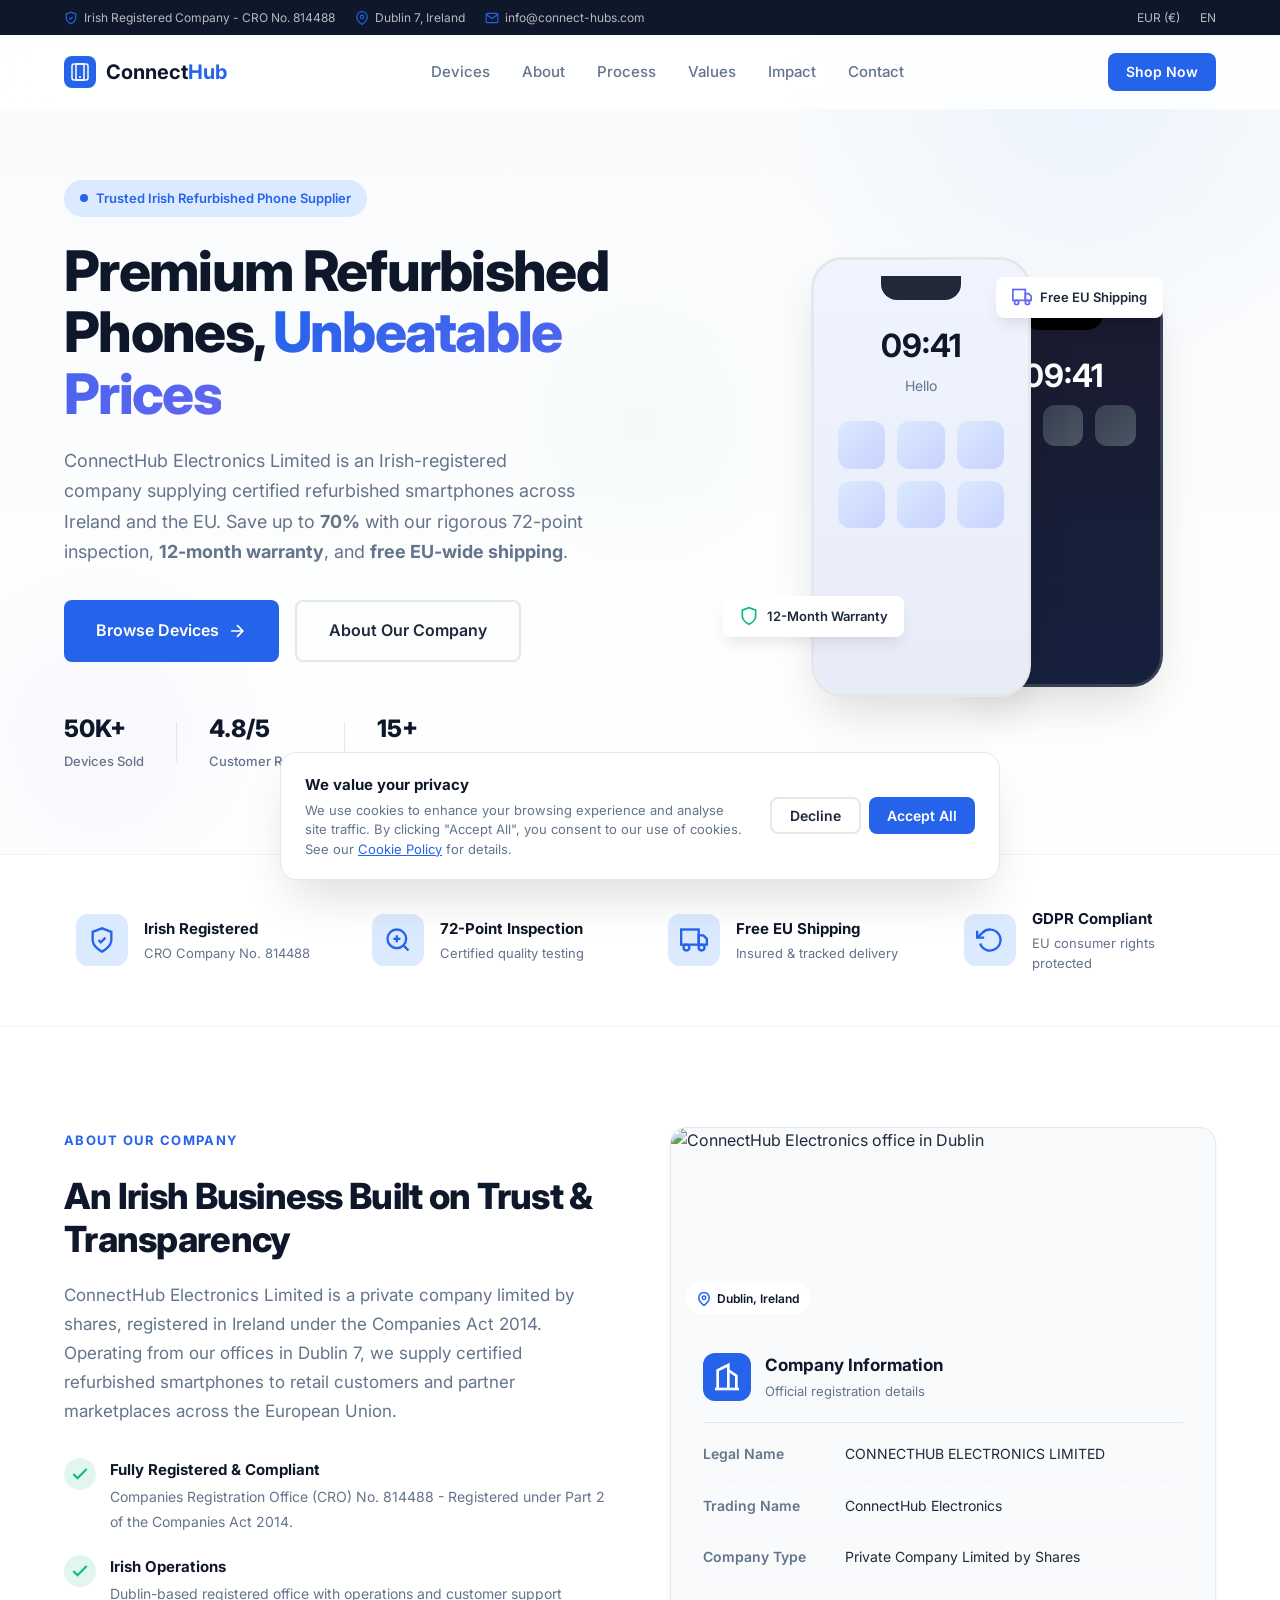
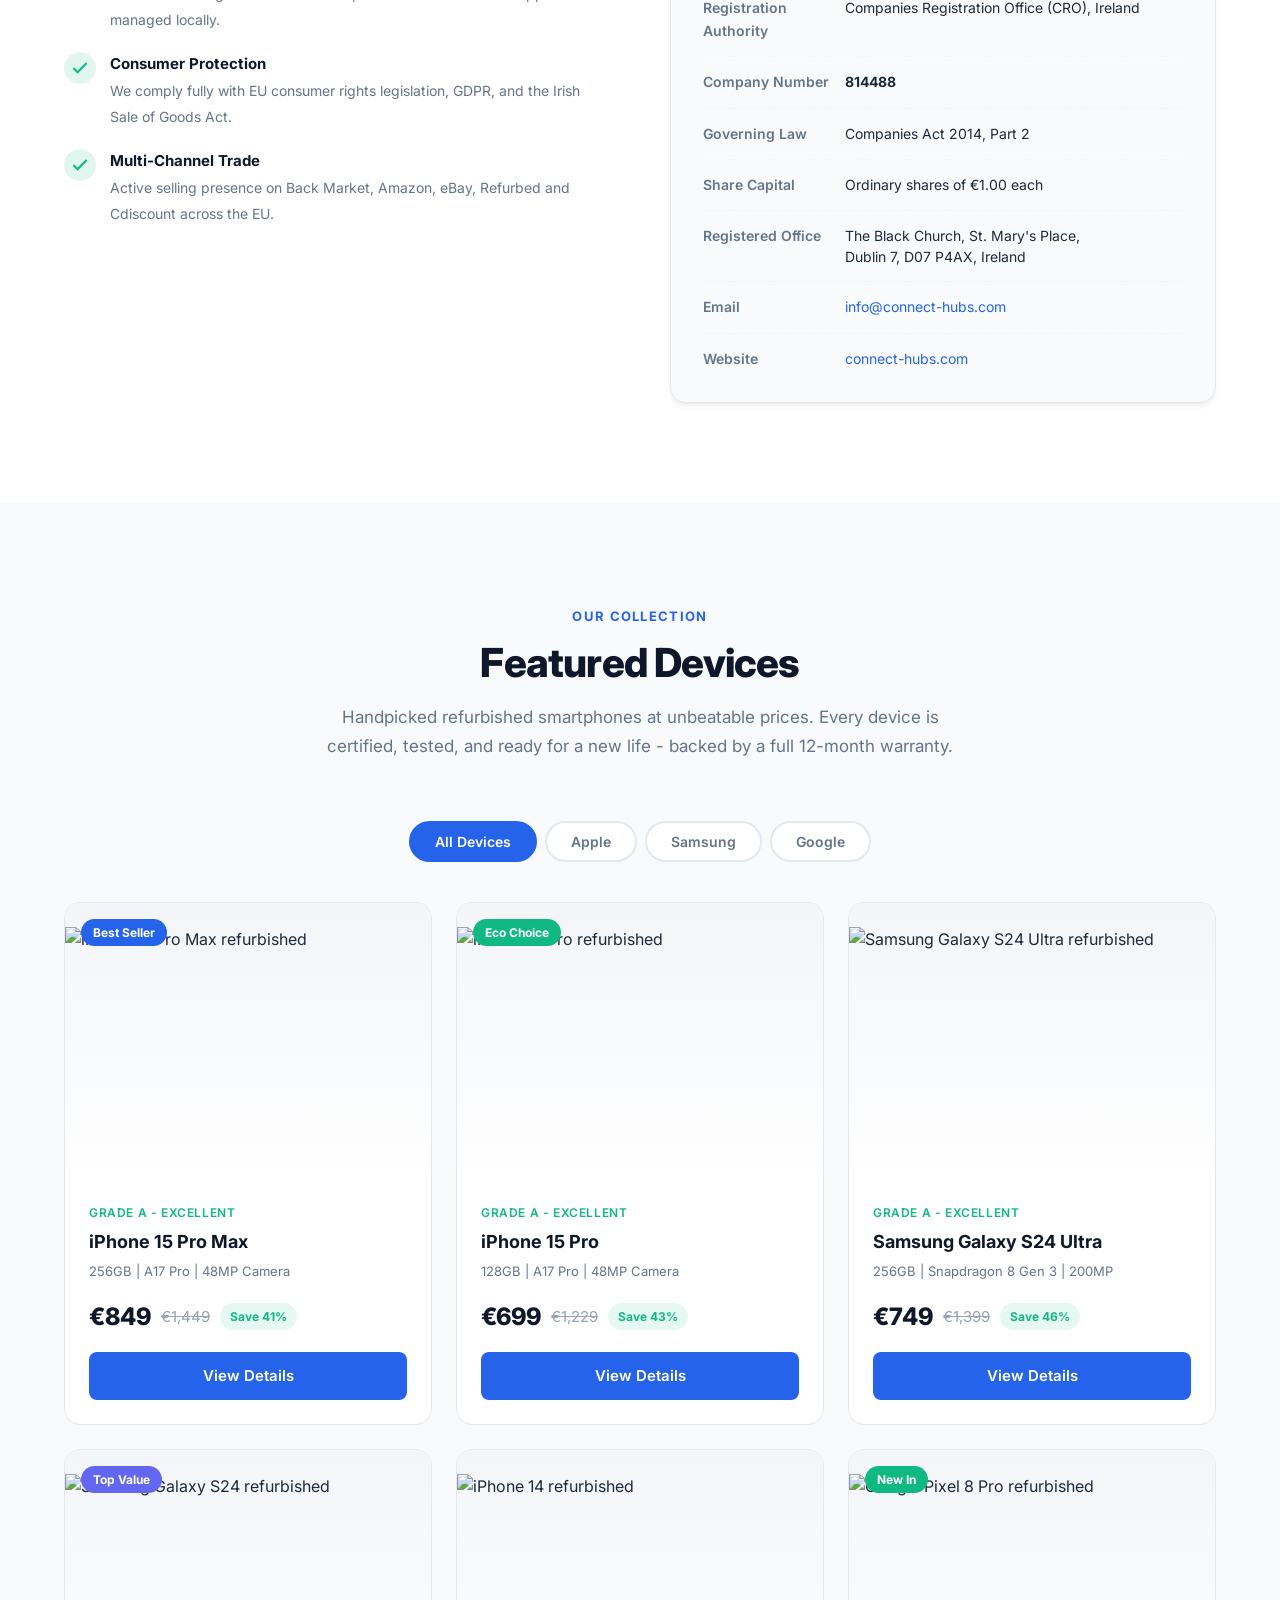
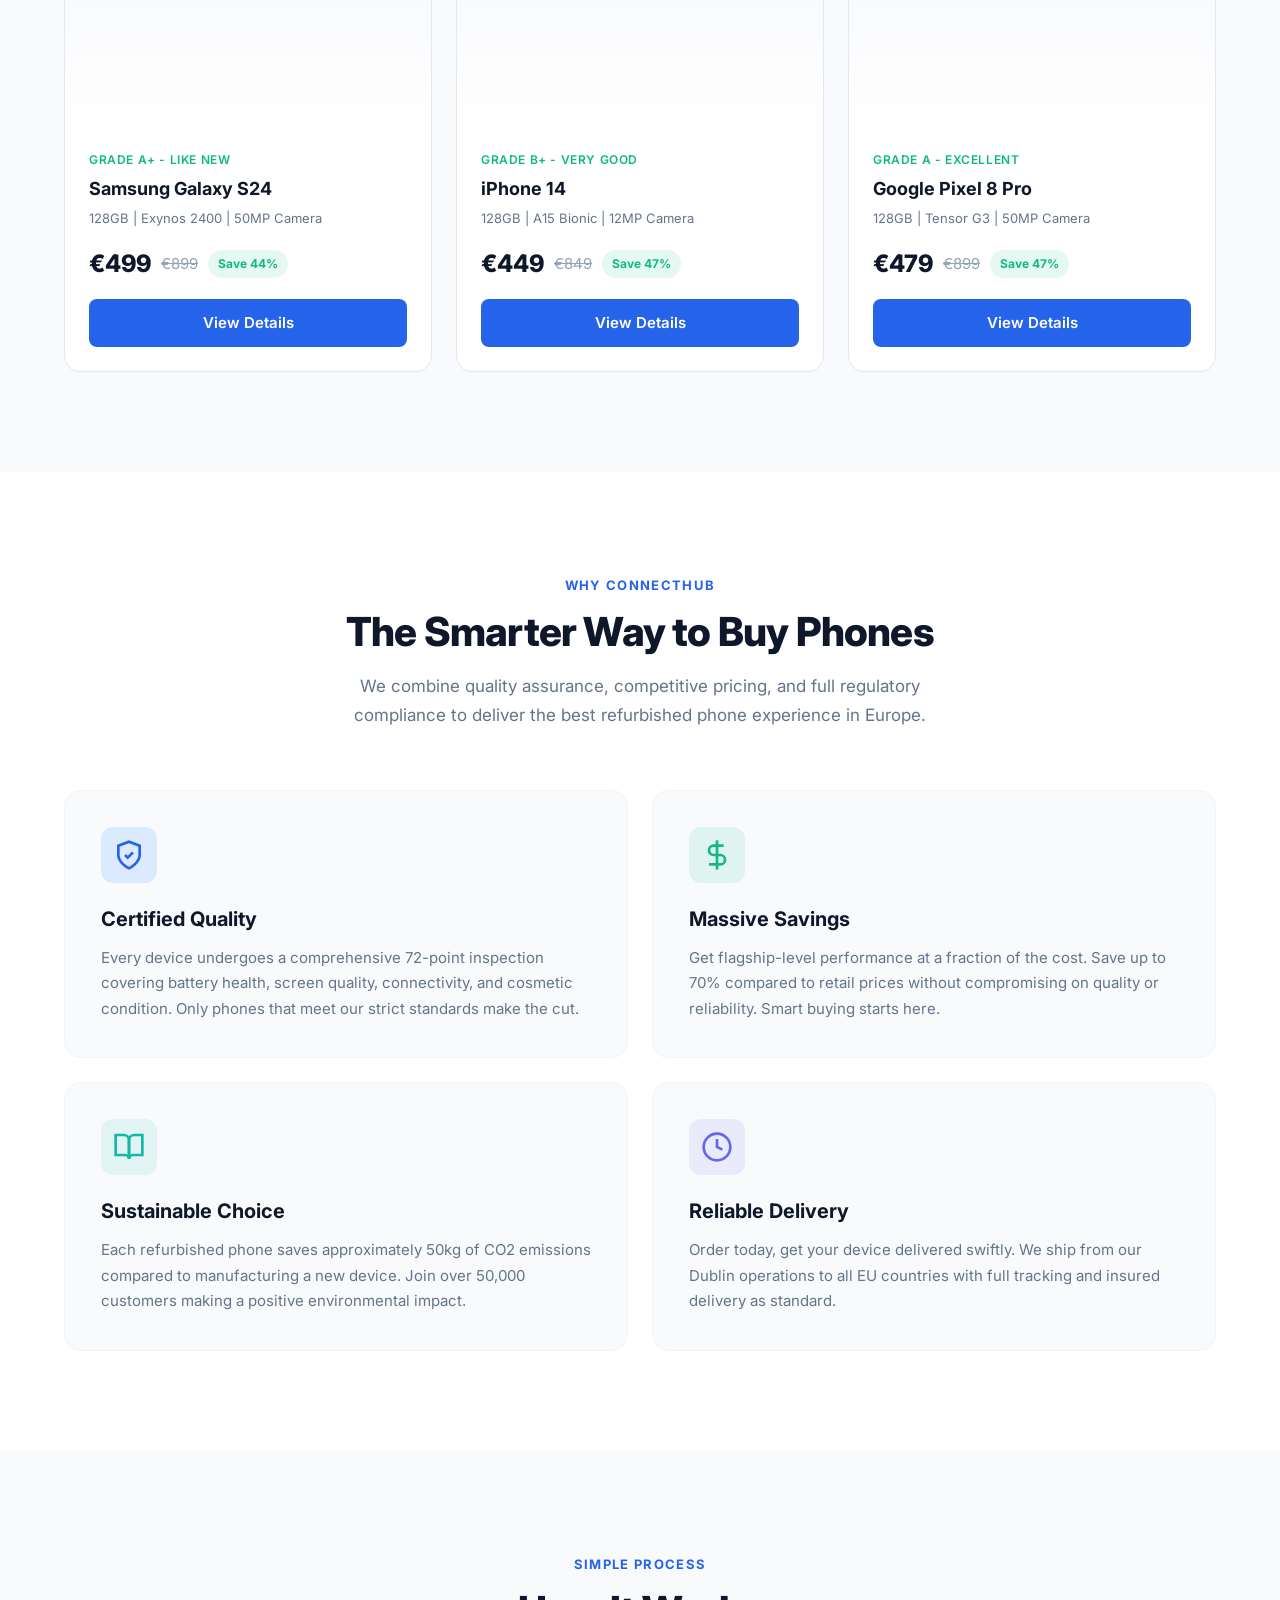
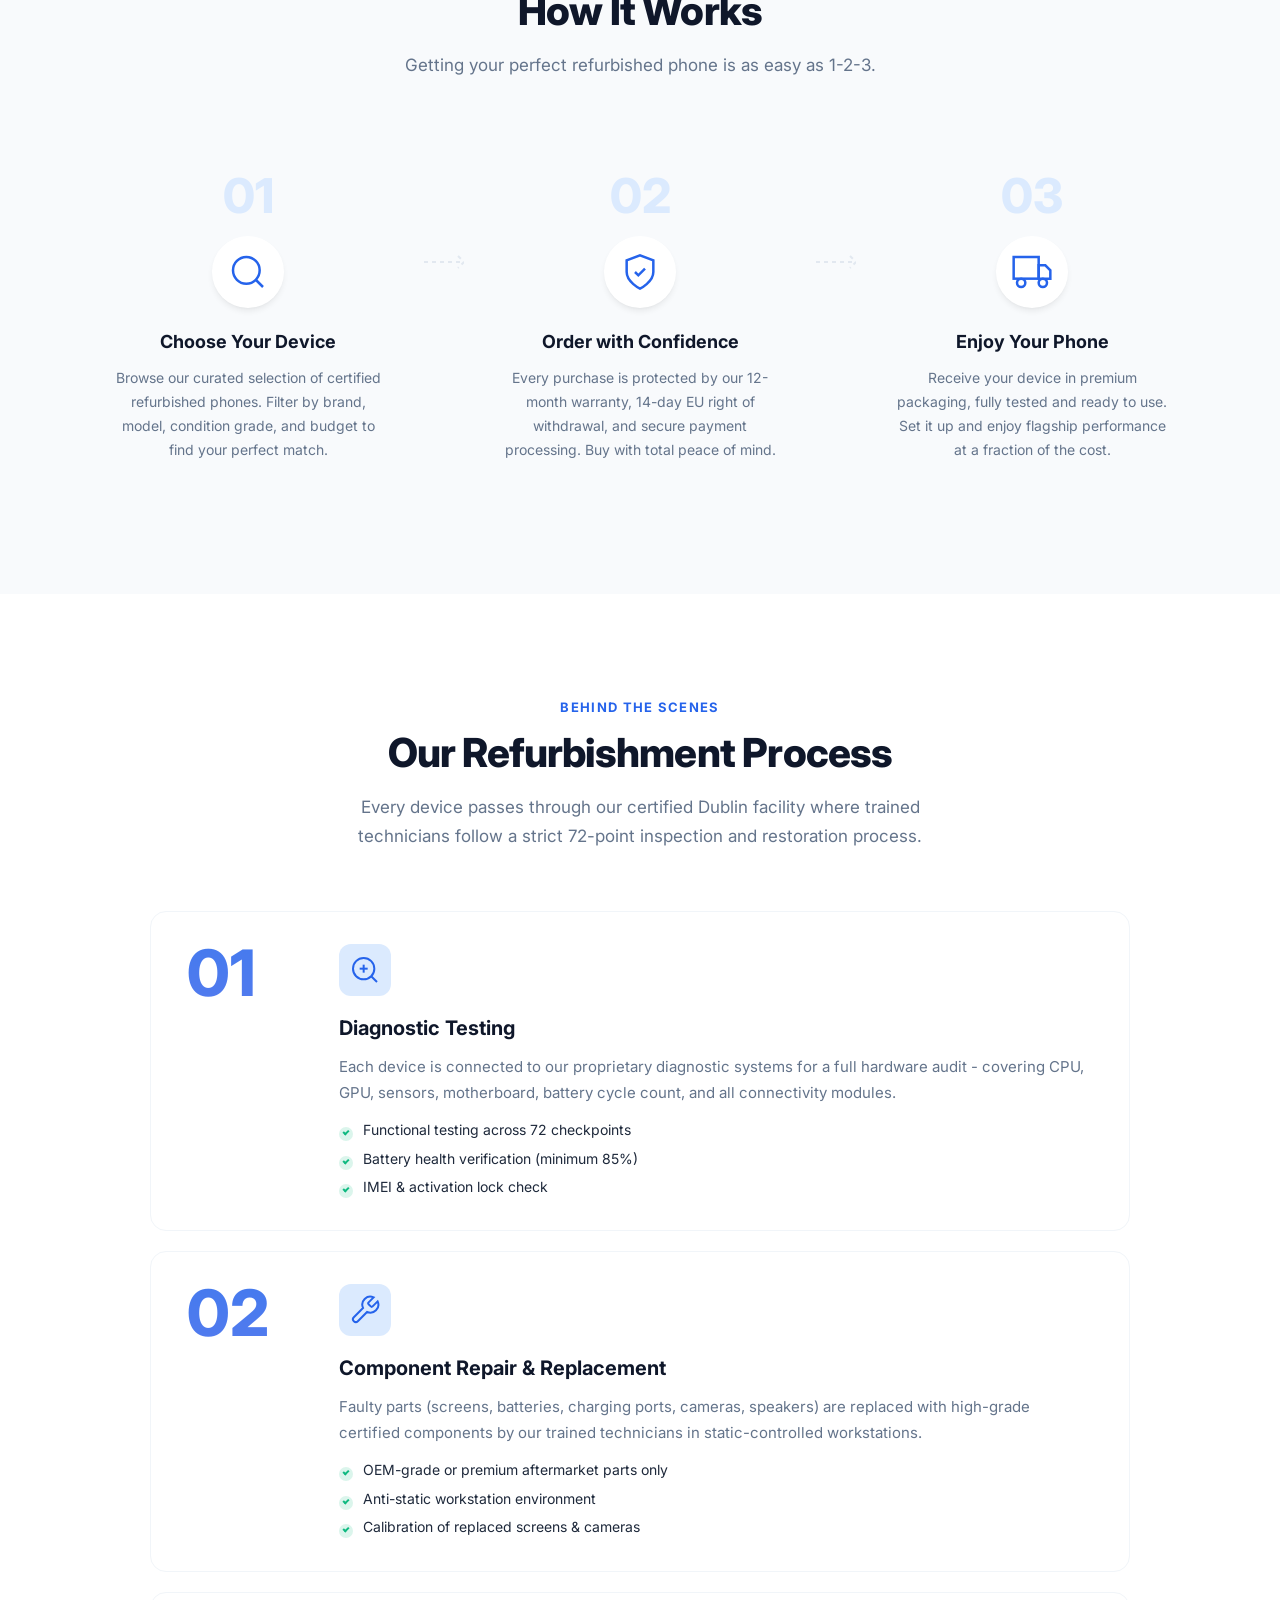
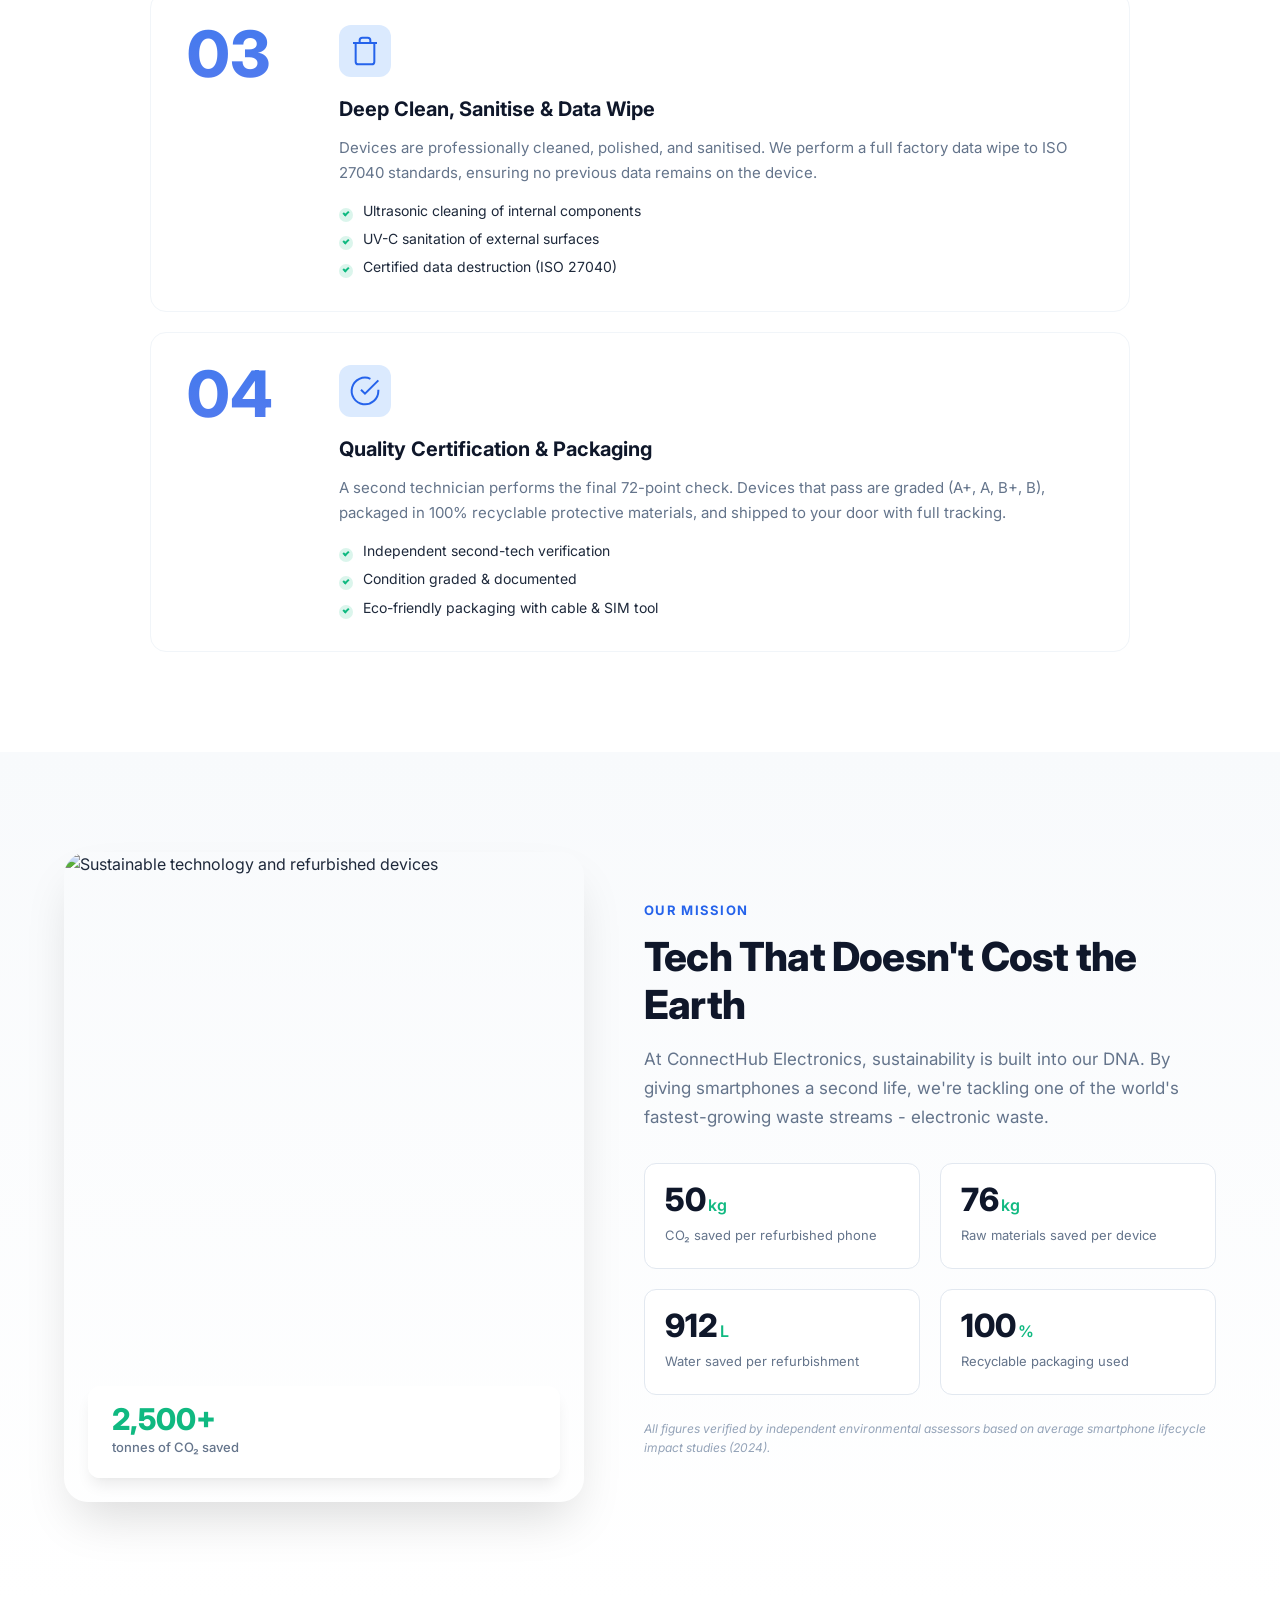
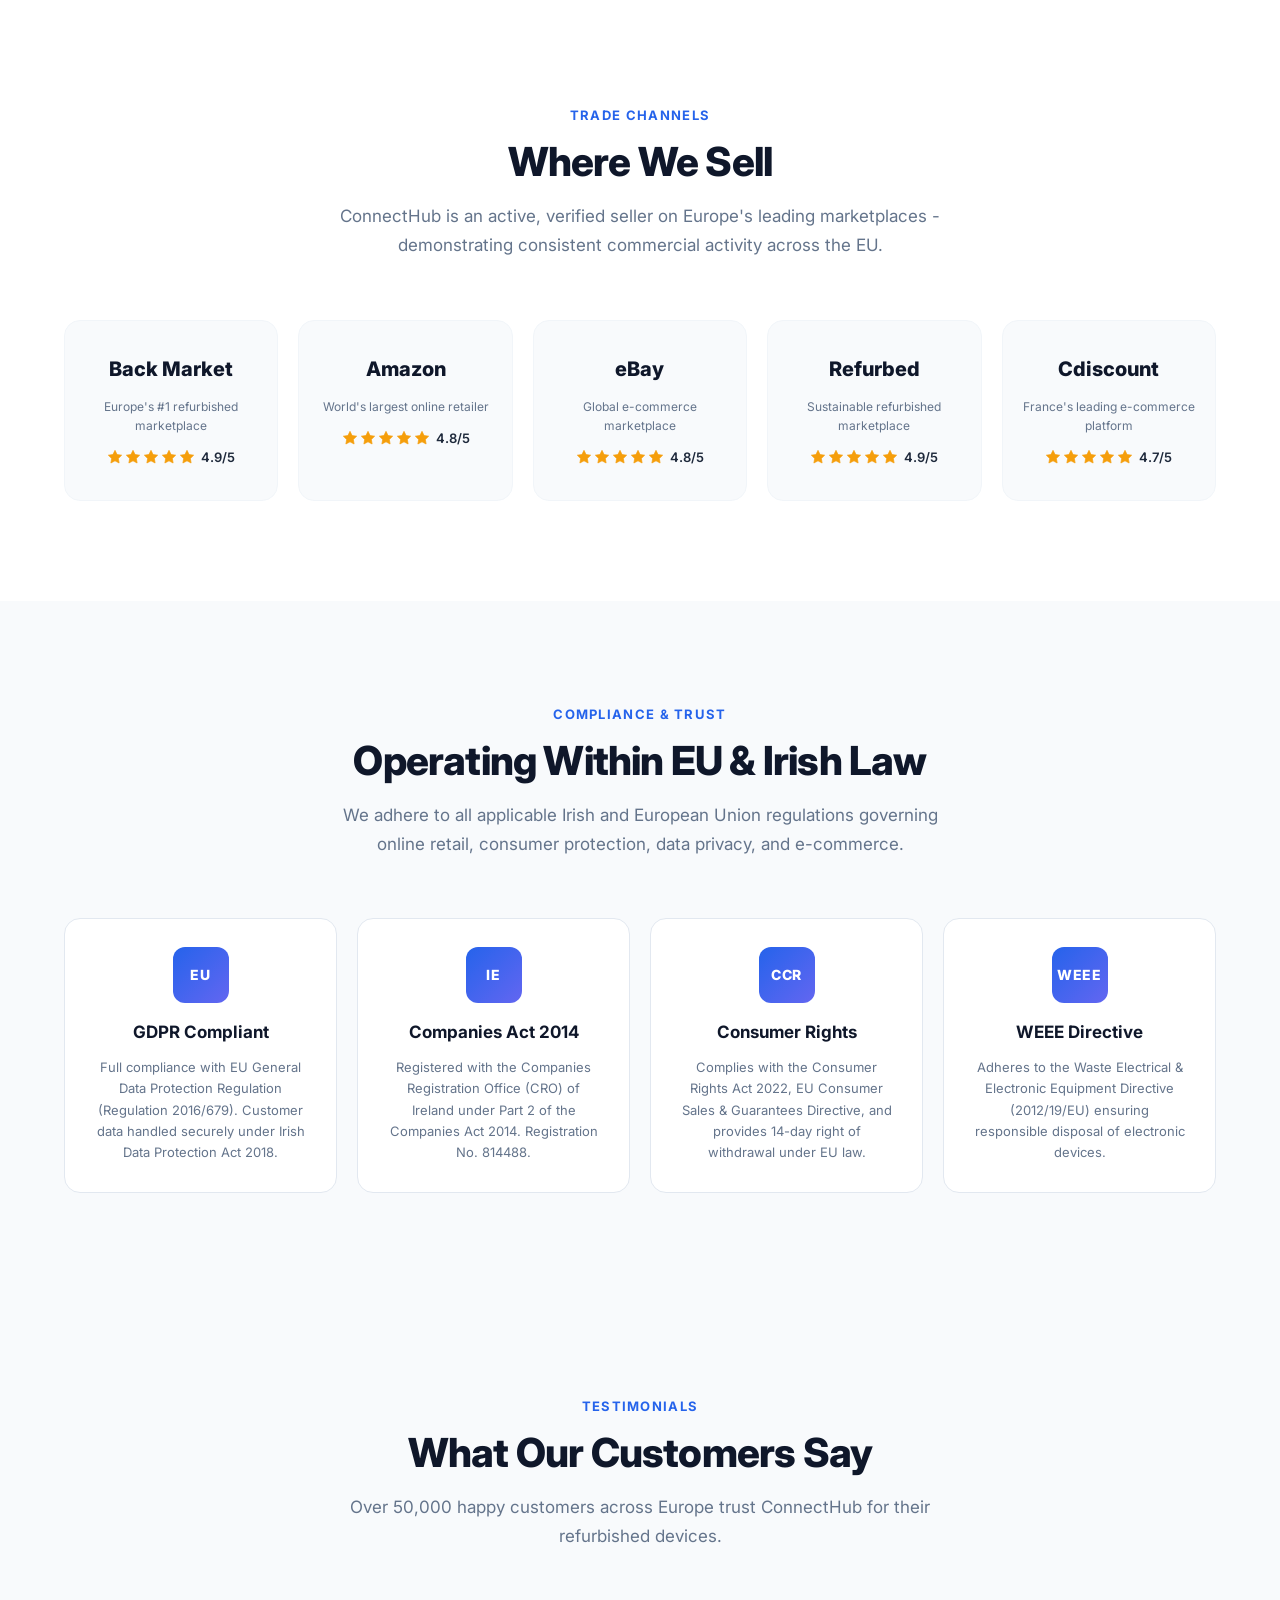
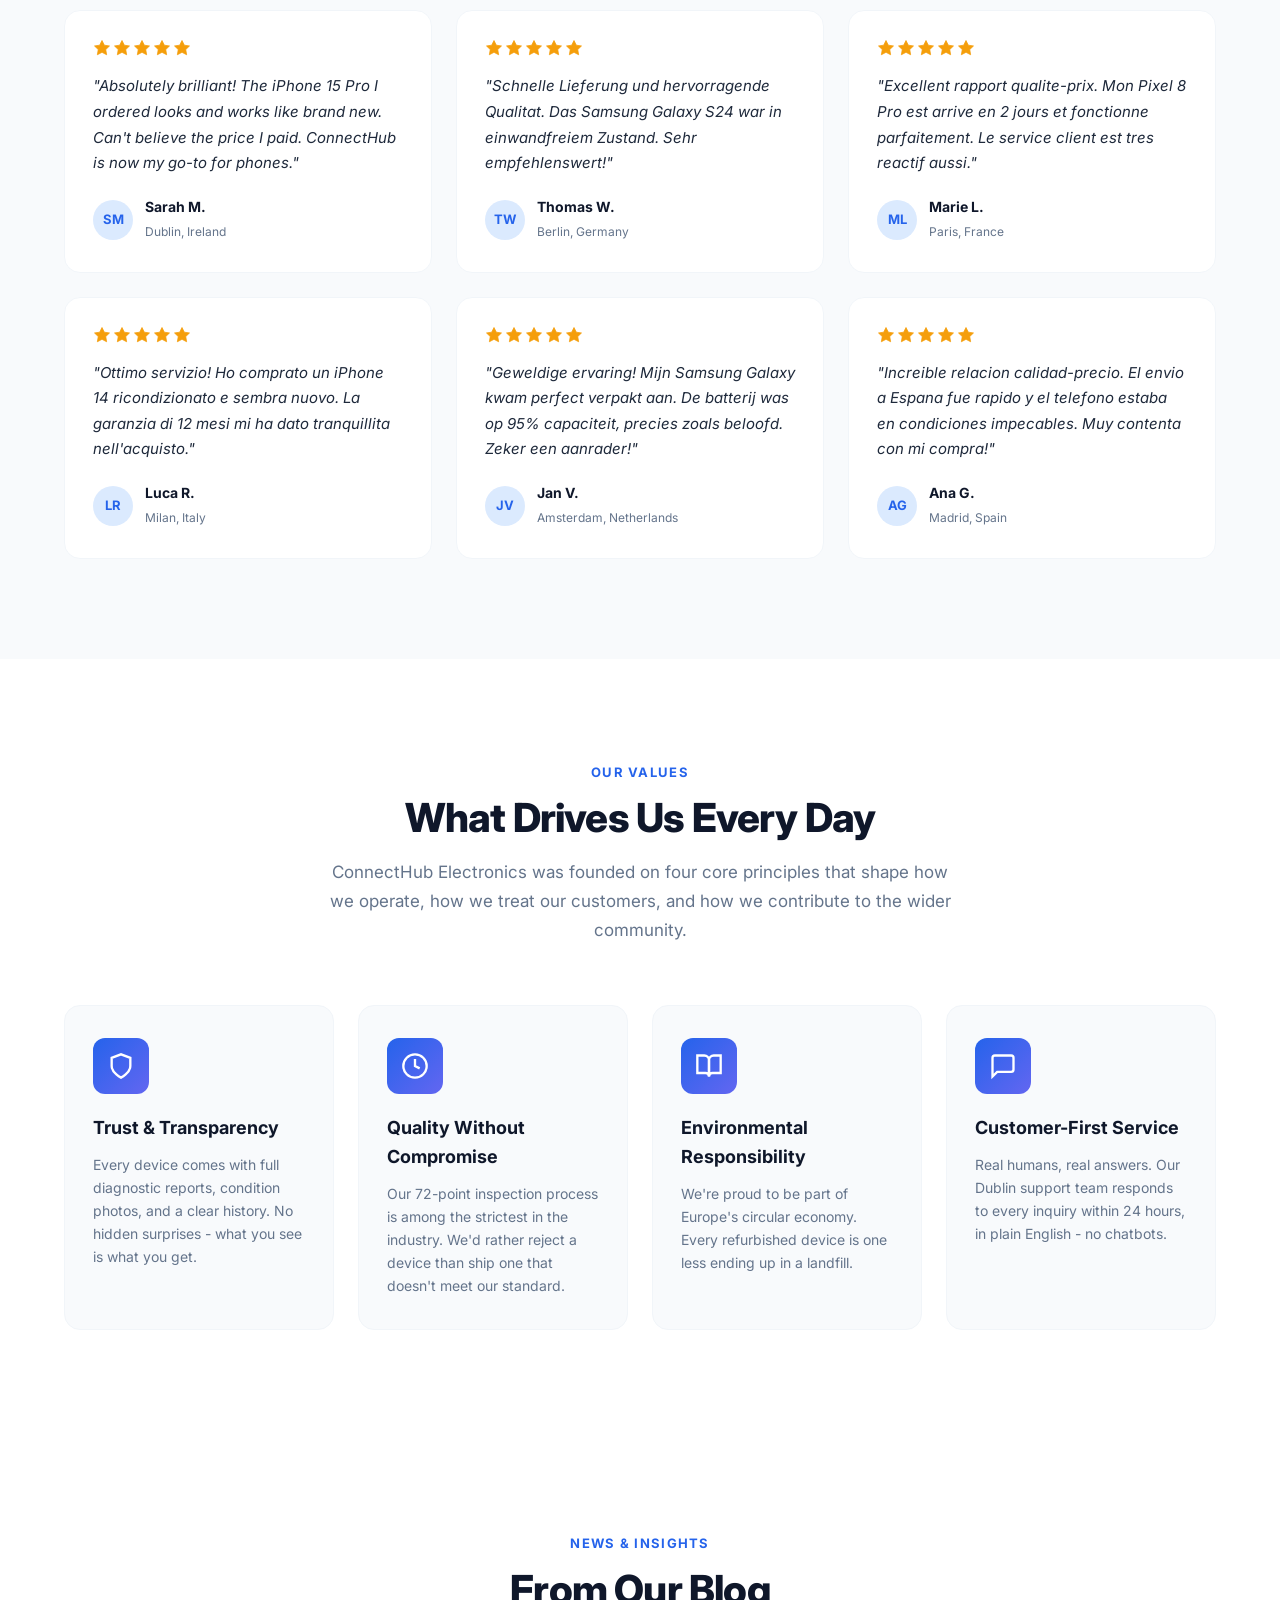
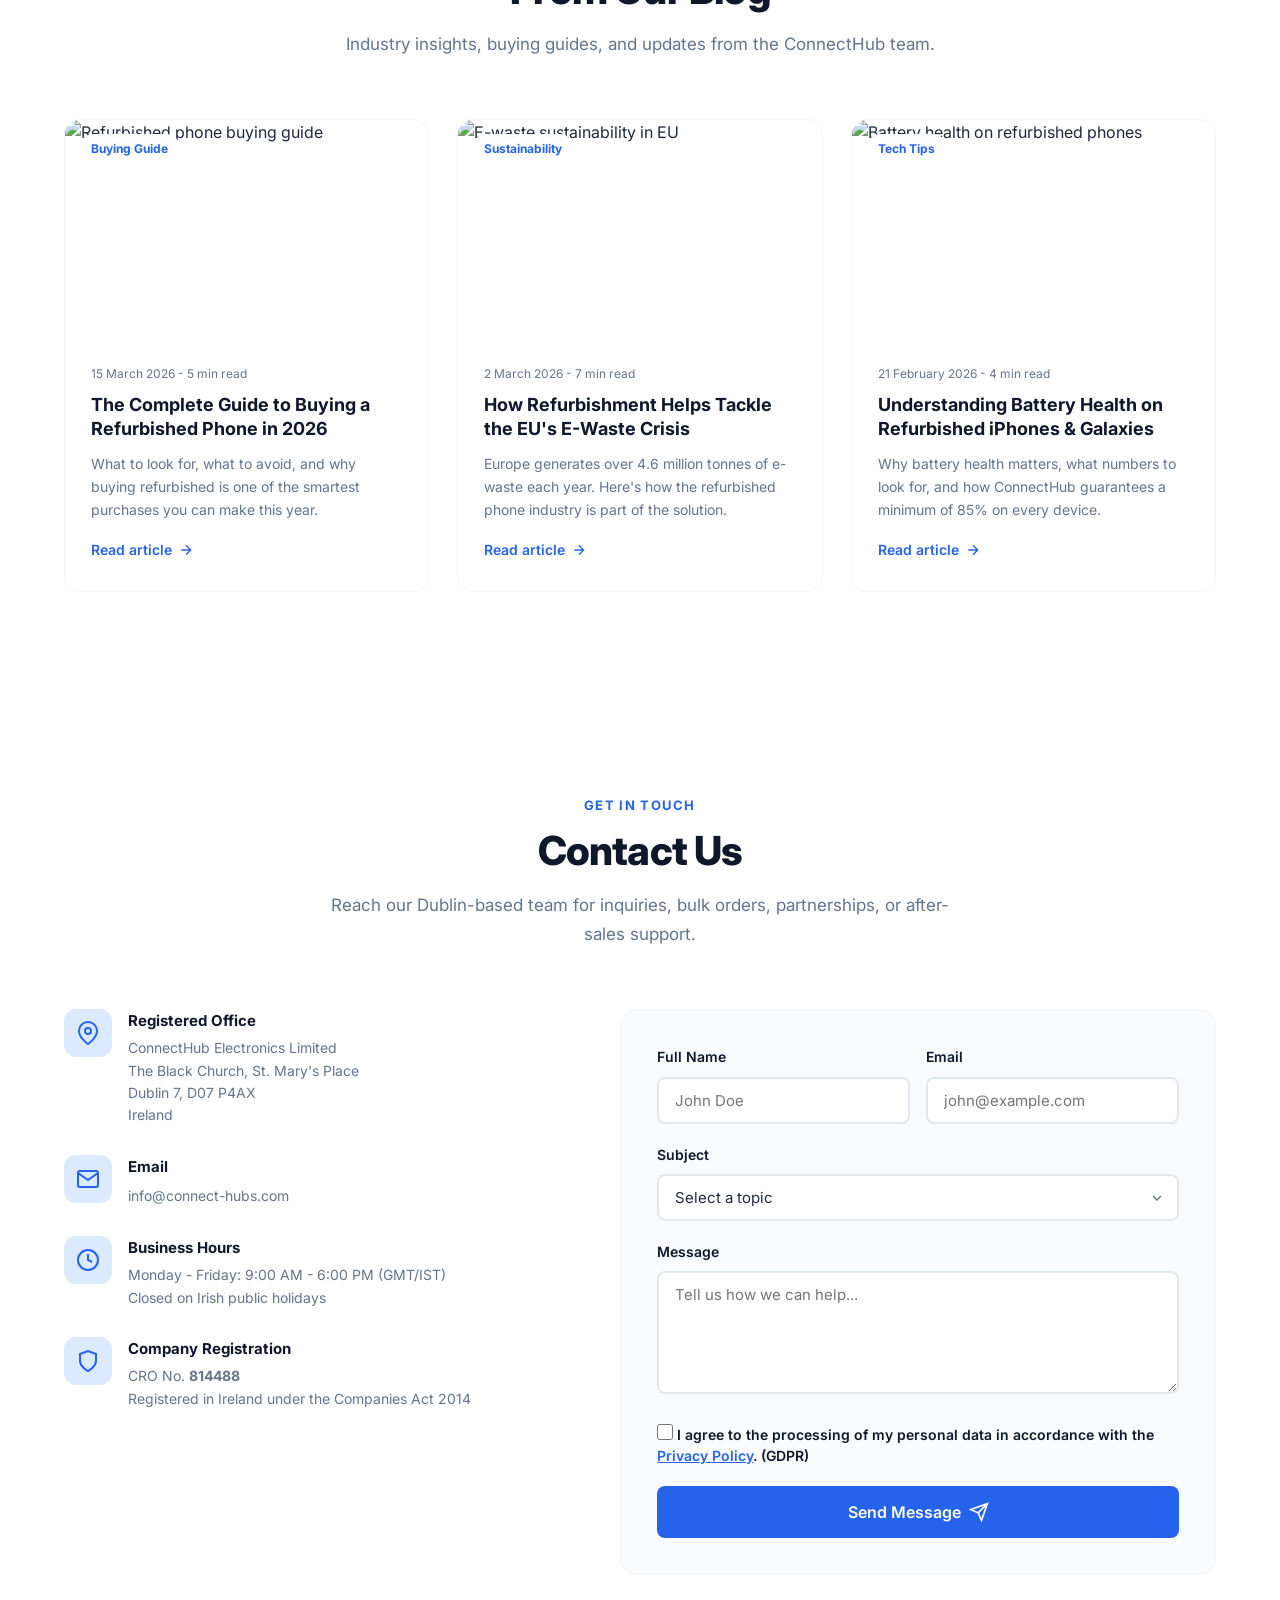
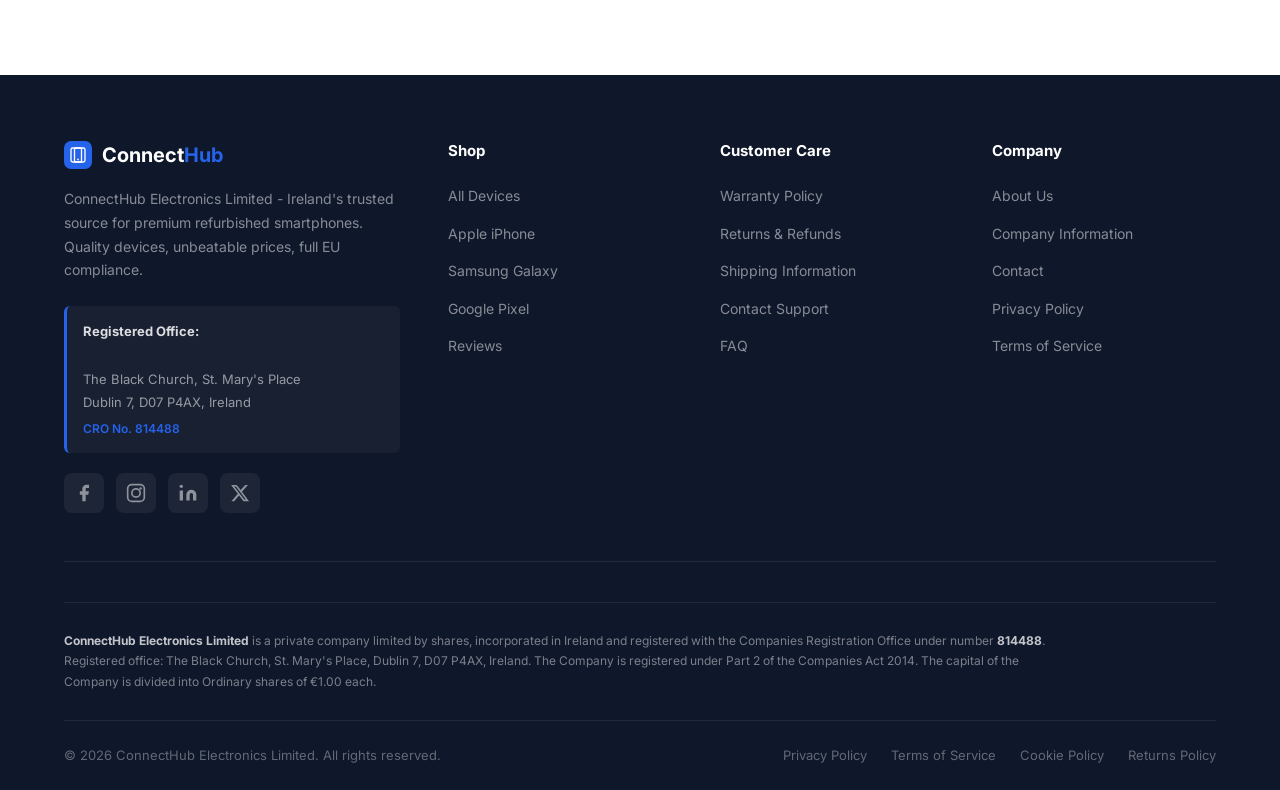
==== index.html @ a51afd3b "Initial commit via Netlify [skip ci]" ====
<!DOCTYPE html>
<html lang="en">
<head>
    <meta charset="UTF-8">
    <meta name="viewport" content="width=device-width, initial-scale=1.0">
    <title>ConnectHub Electronics Limited | Premium Refurbished Phones in Ireland & EU</title>
    <meta name="description" content="ConnectHub Electronics Limited - An Irish-registered company (CRO 814488) based in Dublin, supplying certified refurbished smartphones across Ireland and the EU. 12-month warranty, free shipping.">
    <meta name="keywords" content="refurbished phones Ireland, refurbished iPhone Dublin, refurbished Samsung EU, ConnectHub Electronics, certified pre-owned phones, Irish electronics retailer">
    <meta name="author" content="ConnectHub Electronics Limited">
    <meta name="robots" content="index, follow">

    <!-- Open Graph -->
    <meta property="og:title" content="ConnectHub Electronics Limited | Premium Refurbished Phones">
    <meta property="og:description" content="Irish-registered supplier of certified refurbished smartphones. Save up to 70% with 12-month warranty. Based in Dublin, shipping across the EU.">
    <meta property="og:type" content="website">
    <meta property="og:url" content="https://connect-hubs.com">
    <meta property="og:locale" content="en_IE">
    <meta property="og:site_name" content="ConnectHub Electronics">

    <link rel="canonical" href="https://connect-hubs.com">

    <!-- Schema.org Structured Data for Bank/Trust Verification -->
    <script type="application/ld+json">
    {
      "@context": "https://schema.org",
      "@type": "Organization",
      "name": "ConnectHub Electronics Limited",
      "legalName": "CONNECTHUB ELECTRONICS LIMITED",
      "alternateName": "ConnectHub",
      "url": "https://connect-hubs.com",
      "email": "info@connect-hubs.com",
      "logo": "https://connect-hubs.com/images/logo.png",
      "description": "Irish-registered private limited company specialising in the sale of certified refurbished smartphones across Ireland and the European Union.",
      "foundingDate": "2024",
      "foundingLocation": "Dublin, Ireland",
      "taxID": "IE-Pending",
      "vatID": "IE-Pending",
      "identifier": [
        {
          "@type": "PropertyValue",
          "name": "Companies Registration Office (CRO)",
          "value": "814488"
        }
      ],
      "address": {
        "@type": "PostalAddress",
        "streetAddress": "The Black Church, St. Mary's Place",
        "addressLocality": "Dublin 7",
        "postalCode": "D07 P4AX",
        "addressRegion": "Leinster",
        "addressCountry": "IE"
      },
      "contactPoint": {
        "@type": "ContactPoint",
        "email": "info@connect-hubs.com",
        "contactType": "customer service",
        "areaServed": "EU",
        "availableLanguage": ["English"]
      },
      "areaServed": {
        "@type": "Place",
        "name": "European Union"
      }
    }
    </script>

    <link rel="preconnect" href="https://fonts.googleapis.com">
    <link rel="preconnect" href="https://fonts.gstatic.com" crossorigin>
    <link href="https://fonts.googleapis.com/css2?family=Inter:wght@300;400;500;600;700;800&display=swap" rel="stylesheet">
    <link rel="stylesheet" href="css/style.css">
</head>
<body>
    <!-- Top Compliance Bar -->
    <div class="top-bar">
        <div class="container top-bar__inner">
            <div class="top-bar__left">
                <span class="top-bar__item">
                    <svg width="14" height="14" viewBox="0 0 24 24" fill="none" stroke="currentColor" stroke-width="2"><path d="M12 22s8-4 8-10V5l-8-3-8 3v7c0 6 8 10 8 10z"/><polyline points="9 12 11 14 15 10"/></svg>
                    Irish Registered Company - CRO No. 814488
                </span>
                <span class="top-bar__item top-bar__item--hide-mobile">
                    <svg width="14" height="14" viewBox="0 0 24 24" fill="none" stroke="currentColor" stroke-width="2"><path d="M21 10c0 7-9 13-9 13s-9-6-9-13a9 9 0 0 1 18 0z"/><circle cx="12" cy="10" r="3"/></svg>
                    Dublin 7, Ireland
                </span>
                <span class="top-bar__item top-bar__item--hide-mobile">
                    <svg width="14" height="14" viewBox="0 0 24 24" fill="none" stroke="currentColor" stroke-width="2"><path d="M4 4h16c1.1 0 2 .9 2 2v12c0 1.1-.9 2-2 2H4c-1.1 0-2-.9-2-2V6c0-1.1.9-2 2-2z"/><polyline points="22,6 12,13 2,6"/></svg>
                    info@connect-hubs.com
                </span>
            </div>
            <div class="top-bar__right">
                <span class="top-bar__item">EUR (&euro;)</span>
                <span class="top-bar__item">EN</span>
            </div>
        </div>
    </div>

    <!-- Header -->
    <header class="header" id="header">
        <nav class="nav container">
            <a href="#" class="nav__logo">
                <span class="logo-icon">
                    <svg width="32" height="32" viewBox="0 0 32 32" fill="none">
                        <rect width="32" height="32" rx="8" fill="currentColor"/>
                        <path d="M8 10C8 8.89543 8.89543 8 10 8H22C23.1046 8 24 8.89543 24 10V22C24 23.1046 23.1046 24 22 24H10C8.89543 24 8 23.1046 8 22V10Z" stroke="white" stroke-width="1.5"/>
                        <rect x="12" y="8" width="8" height="16" rx="1" stroke="white" stroke-width="1.5"/>
                        <circle cx="16" cy="21" r="1" fill="white"/>
                    </svg>
                </span>
                <span class="logo-text">Connect<span class="logo-highlight">Hub</span></span>
            </a>
            <div class="nav__menu" id="nav-menu">
                <ul class="nav__list">
                    <li><a href="#devices" class="nav__link">Devices</a></li>
                    <li><a href="#about" class="nav__link">About</a></li>
                    <li><a href="#process" class="nav__link">Process</a></li>
                    <li><a href="#values" class="nav__link">Values</a></li>
                    <li><a href="#sustainability" class="nav__link">Impact</a></li>
                    <li><a href="#contact" class="nav__link">Contact</a></li>
                </ul>
                <button class="nav__close" id="nav-close" aria-label="Close menu">
                    <svg width="24" height="24" viewBox="0 0 24 24" fill="none" stroke="currentColor" stroke-width="2">
                        <line x1="18" y1="6" x2="6" y2="18"/><line x1="6" y1="6" x2="18" y2="18"/>
                    </svg>
                </button>
            </div>
            <div class="nav__actions">
                <a href="#devices" class="btn btn--primary btn--sm">Shop Now</a>
                <button class="nav__toggle" id="nav-toggle" aria-label="Open menu">
                    <svg width="24" height="24" viewBox="0 0 24 24" fill="none" stroke="currentColor" stroke-width="2">
                        <line x1="3" y1="6" x2="21" y2="6"/><line x1="3" y1="12" x2="21" y2="12"/><line x1="3" y1="18" x2="21" y2="18"/>
                    </svg>
                </button>
            </div>
        </nav>
    </header>

    <main>
        <!-- Hero Section -->
        <section class="hero" id="hero">
            <div class="hero__bg-shapes">
                <div class="shape shape--1"></div>
                <div class="shape shape--2"></div>
                <div class="shape shape--3"></div>
            </div>
            <div class="container hero__container">
                <div class="hero__content">
                    <div class="hero__badge">
                        <span class="badge-dot"></span>
                        Trusted Irish Refurbished Phone Supplier
                    </div>
                    <h1 class="hero__title">
                        Premium Refurbished Phones,
                        <span class="gradient-text">Unbeatable Prices</span>
                    </h1>
                    <p class="hero__description">
                        ConnectHub Electronics Limited is an Irish-registered company supplying certified refurbished smartphones across Ireland and the EU. Save up to <strong>70%</strong> with our rigorous 72-point inspection, <strong>12-month warranty</strong>, and <strong>free EU-wide shipping</strong>.
                    </p>
                    <div class="hero__cta">
                        <a href="#devices" class="btn btn--primary btn--lg">
                            Browse Devices
                            <svg width="20" height="20" viewBox="0 0 24 24" fill="none" stroke="currentColor" stroke-width="2"><path d="M5 12h14M12 5l7 7-7 7"/></svg>
                        </a>
                        <a href="#about" class="btn btn--outline btn--lg">About Our Company</a>
                    </div>
                    <div class="hero__stats">
                        <div class="stat">
                            <span class="stat__number">50K+</span>
                            <span class="stat__label">Devices Sold</span>
                        </div>
                        <div class="stat__divider"></div>
                        <div class="stat">
                            <span class="stat__number">4.8/5</span>
                            <span class="stat__label">Customer Rating</span>
                        </div>
                        <div class="stat__divider"></div>
                        <div class="stat">
                            <span class="stat__number">15+</span>
                            <span class="stat__label">EU Countries</span>
                        </div>
                    </div>
                </div>
                <div class="hero__visual">
                    <div class="phone-showcase">
                        <div class="phone-card phone-card--main">
                            <div class="phone-screen">
                                <div class="phone-notch"></div>
                                <div class="phone-content">
                                    <div class="phone-time">09:41</div>
                                    <div class="phone-greeting">Hello</div>
                                    <div class="phone-grid">
                                        <div class="phone-app"></div>
                                        <div class="phone-app"></div>
                                        <div class="phone-app"></div>
                                        <div class="phone-app"></div>
                                        <div class="phone-app"></div>
                                        <div class="phone-app"></div>
                                    </div>
                                </div>
                            </div>
                        </div>
                        <div class="phone-card phone-card--secondary">
                            <div class="phone-screen phone-screen--dark">
                                <div class="phone-notch"></div>
                                <div class="phone-content">
                                    <div class="phone-time" style="color:#fff">09:41</div>
                                    <div class="phone-grid">
                                        <div class="phone-app phone-app--dark"></div>
                                        <div class="phone-app phone-app--dark"></div>
                                        <div class="phone-app phone-app--dark"></div>
                                        <div class="phone-app phone-app--dark"></div>
                                    </div>
                                </div>
                            </div>
                        </div>
                        <div class="floating-badge floating-badge--warranty">
                            <svg width="20" height="20" viewBox="0 0 24 24" fill="none" stroke="#10b981" stroke-width="2"><path d="M12 22s8-4 8-10V5l-8-3-8 3v7c0 6 8 10 8 10z"/></svg>
                            12-Month Warranty
                        </div>
                        <div class="floating-badge floating-badge--shipping">
                            <svg width="20" height="20" viewBox="0 0 24 24" fill="none" stroke="#6366f1" stroke-width="2"><rect x="1" y="3" width="15" height="13"/><polygon points="16 8 20 8 23 11 23 16 16 16 16 8"/><circle cx="5.5" cy="18.5" r="2.5"/><circle cx="18.5" cy="18.5" r="2.5"/></svg>
                            Free EU Shipping
                        </div>
                    </div>
                </div>
            </div>
        </section>

        <!-- Trust Bar -->
        <section class="trust-bar">
            <div class="container">
                <div class="trust-bar__grid">
                    <div class="trust-item">
                        <div class="trust-item__icon">
                            <svg width="28" height="28" viewBox="0 0 24 24" fill="none" stroke="currentColor" stroke-width="2"><path d="M12 22s8-4 8-10V5l-8-3-8 3v7c0 6 8 10 8 10z"/><polyline points="9 12 11 14 15 10"/></svg>
                        </div>
                        <div class="trust-item__content">
                            <h3>Irish Registered</h3>
                            <p>CRO Company No. 814488</p>
                        </div>
                    </div>
                    <div class="trust-item">
                        <div class="trust-item__icon">
                            <svg width="28" height="28" viewBox="0 0 24 24" fill="none" stroke="currentColor" stroke-width="2"><circle cx="11" cy="11" r="8"/><path d="m21 21-4.35-4.35"/><path d="M11 8v6"/><path d="M8 11h6"/></svg>
                        </div>
                        <div class="trust-item__content">
                            <h3>72-Point Inspection</h3>
                            <p>Certified quality testing</p>
                        </div>
                    </div>
                    <div class="trust-item">
                        <div class="trust-item__icon">
                            <svg width="28" height="28" viewBox="0 0 24 24" fill="none" stroke="currentColor" stroke-width="2"><rect x="1" y="3" width="15" height="13"/><polygon points="16 8 20 8 23 11 23 16 16 16 16 8"/><circle cx="5.5" cy="18.5" r="2.5"/><circle cx="18.5" cy="18.5" r="2.5"/></svg>
                        </div>
                        <div class="trust-item__content">
                            <h3>Free EU Shipping</h3>
                            <p>Insured & tracked delivery</p>
                        </div>
                    </div>
                    <div class="trust-item">
                        <div class="trust-item__icon">
                            <svg width="28" height="28" viewBox="0 0 24 24" fill="none" stroke="currentColor" stroke-width="2"><polyline points="1 4 1 10 7 10"/><path d="M3.51 15a9 9 0 1 0 2.13-9.36L1 10"/></svg>
                        </div>
                        <div class="trust-item__content">
                            <h3>GDPR Compliant</h3>
                            <p>EU consumer rights protected</p>
                        </div>
                    </div>
                </div>
            </div>
        </section>

        <!-- About Us -->
        <section class="section about" id="about">
            <div class="container">
                <div class="about__grid">
                    <div class="about__content">
                        <span class="section__tag">About Our Company</span>
                        <h2 class="about__title">An Irish Business Built on Trust &amp; Transparency</h2>
                        <p class="about__lead">ConnectHub Electronics Limited is a private company limited by shares, registered in Ireland under the Companies Act 2014. Operating from our offices in Dublin 7, we supply certified refurbished smartphones to retail customers and partner marketplaces across the European Union.</p>

                        <div class="about__highlights">
                            <div class="about-highlight">
                                <div class="about-highlight__icon">
                                    <svg width="20" height="20" viewBox="0 0 24 24" fill="none" stroke="currentColor" stroke-width="2.5"><polyline points="20 6 9 17 4 12"/></svg>
                                </div>
                                <div>
                                    <strong>Fully Registered &amp; Compliant</strong>
                                    <span>Companies Registration Office (CRO) No. 814488 - Registered under Part 2 of the Companies Act 2014.</span>
                                </div>
                            </div>
                            <div class="about-highlight">
                                <div class="about-highlight__icon">
                                    <svg width="20" height="20" viewBox="0 0 24 24" fill="none" stroke="currentColor" stroke-width="2.5"><polyline points="20 6 9 17 4 12"/></svg>
                                </div>
                                <div>
                                    <strong>Irish Operations</strong>
                                    <span>Dublin-based registered office with operations and customer support managed locally.</span>
                                </div>
                            </div>
                            <div class="about-highlight">
                                <div class="about-highlight__icon">
                                    <svg width="20" height="20" viewBox="0 0 24 24" fill="none" stroke="currentColor" stroke-width="2.5"><polyline points="20 6 9 17 4 12"/></svg>
                                </div>
                                <div>
                                    <strong>Consumer Protection</strong>
                                    <span>We comply fully with EU consumer rights legislation, GDPR, and the Irish Sale of Goods Act.</span>
                                </div>
                            </div>
                            <div class="about-highlight">
                                <div class="about-highlight__icon">
                                    <svg width="20" height="20" viewBox="0 0 24 24" fill="none" stroke="currentColor" stroke-width="2.5"><polyline points="20 6 9 17 4 12"/></svg>
                                </div>
                                <div>
                                    <strong>Multi-Channel Trade</strong>
                                    <span>Active selling presence on Back Market, Amazon, eBay, Refurbed and Cdiscount across the EU.</span>
                                </div>
                            </div>
                        </div>
                    </div>

                    <div class="about__company-card">
                        <div class="about__office-image">
                            <img src="https://images.unsplash.com/photo-1518005020951-eccb494ad742?w=800&q=80&auto=format&fit=crop" alt="ConnectHub Electronics office in Dublin" loading="lazy">
                            <span class="about__office-tag">
                                <svg width="14" height="14" viewBox="0 0 24 24" fill="none" stroke="currentColor" stroke-width="2.5"><path d="M21 10c0 7-9 13-9 13s-9-6-9-13a9 9 0 0 1 18 0z"/><circle cx="12" cy="10" r="3"/></svg>
                                Dublin, Ireland
                            </span>
                        </div>
                        <div class="company-card__header">
                            <div class="company-card__icon">
                                <svg width="32" height="32" viewBox="0 0 24 24" fill="none" stroke="currentColor" stroke-width="2"><path d="M3 21h18"/><path d="M5 21V7l8-4v18"/><path d="M19 21V11l-6-4"/></svg>
                            </div>
                            <div>
                                <h3>Company Information</h3>
                                <p>Official registration details</p>
                            </div>
                        </div>
                        <dl class="company-card__list">
                            <div class="company-card__row">
                                <dt>Legal Name</dt>
                                <dd>CONNECTHUB ELECTRONICS LIMITED</dd>
                            </div>
                            <div class="company-card__row">
                                <dt>Trading Name</dt>
                                <dd>ConnectHub Electronics</dd>
                            </div>
                            <div class="company-card__row">
                                <dt>Company Type</dt>
                                <dd>Private Company Limited by Shares</dd>
                            </div>
                            <div class="company-card__row">
                                <dt>Registration Authority</dt>
                                <dd>Companies Registration Office (CRO), Ireland</dd>
                            </div>
                            <div class="company-card__row">
                                <dt>Company Number</dt>
                                <dd><strong>814488</strong></dd>
                            </div>
                            <div class="company-card__row">
                                <dt>Governing Law</dt>
                                <dd>Companies Act 2014, Part 2</dd>
                            </div>
                            <div class="company-card__row">
                                <dt>Share Capital</dt>
                                <dd>Ordinary shares of &euro;1.00 each</dd>
                            </div>
                            <div class="company-card__row">
                                <dt>Registered Office</dt>
                                <dd>The Black Church, St. Mary's Place,<br>Dublin 7, D07 P4AX, Ireland</dd>
                            </div>
                            <div class="company-card__row">
                                <dt>Email</dt>
                                <dd><a href="mailto:info@connect-hubs.com">info@connect-hubs.com</a></dd>
                            </div>
                            <div class="company-card__row">
                                <dt>Website</dt>
                                <dd><a href="https://connect-hubs.com">connect-hubs.com</a></dd>
                            </div>
                        </dl>
                    </div>
                </div>
            </div>
        </section>

        <!-- Featured Devices -->
        <section class="section devices" id="devices">
            <div class="container">
                <div class="section__header">
                    <span class="section__tag">Our Collection</span>
                    <h2 class="section__title">Featured Devices</h2>
                    <p class="section__subtitle">Handpicked refurbished smartphones at unbeatable prices. Every device is certified, tested, and ready for a new life - backed by a full 12-month warranty.</p>
                </div>

                <div class="devices__filters">
                    <button class="filter-btn active" data-filter="all">All Devices</button>
                    <button class="filter-btn" data-filter="apple">Apple</button>
                    <button class="filter-btn" data-filter="samsung">Samsung</button>
                    <button class="filter-btn" data-filter="google">Google</button>
                </div>

                <div class="devices__grid">
                    <div class="device-card" data-brand="apple">
                        <div class="device-card__badge">Best Seller</div>
                        <div class="device-card__image">
                            <img src="https://images.unsplash.com/photo-1592750475338-74b7b21085ab?w=600&q=80&auto=format&fit=crop" alt="iPhone 15 Pro Max refurbished" loading="lazy">
                        </div>
                        <div class="device-card__content">
                            <div class="device-card__grade">Grade A - Excellent</div>
                            <h3 class="device-card__name">iPhone 15 Pro Max</h3>
                            <p class="device-card__specs">256GB | A17 Pro | 48MP Camera</p>
                            <div class="device-card__pricing">
                                <span class="price-current">&euro;849</span>
                                <span class="price-original">&euro;1,449</span>
                                <span class="price-save">Save 41%</span>
                            </div>
                            <a href="#contact" class="btn btn--primary btn--full">View Details</a>
                        </div>
                    </div>

                    <div class="device-card" data-brand="apple">
                        <div class="device-card__badge device-card__badge--green">Eco Choice</div>
                        <div class="device-card__image">
                            <img src="https://images.unsplash.com/photo-1601784551446-20c9e07cdbdb?w=600&q=80&auto=format&fit=crop" alt="iPhone 15 Pro refurbished" loading="lazy">
                        </div>
                        <div class="device-card__content">
                            <div class="device-card__grade">Grade A - Excellent</div>
                            <h3 class="device-card__name">iPhone 15 Pro</h3>
                            <p class="device-card__specs">128GB | A17 Pro | 48MP Camera</p>
                            <div class="device-card__pricing">
                                <span class="price-current">&euro;699</span>
                                <span class="price-original">&euro;1,229</span>
                                <span class="price-save">Save 43%</span>
                            </div>
                            <a href="#contact" class="btn btn--primary btn--full">View Details</a>
                        </div>
                    </div>

                    <div class="device-card" data-brand="samsung">
                        <div class="device-card__image">
                            <img src="https://images.unsplash.com/photo-1610945265064-0e34e5519bbf?w=600&q=80&auto=format&fit=crop" alt="Samsung Galaxy S24 Ultra refurbished" loading="lazy">
                        </div>
                        <div class="device-card__content">
                            <div class="device-card__grade">Grade A - Excellent</div>
                            <h3 class="device-card__name">Samsung Galaxy S24 Ultra</h3>
                            <p class="device-card__specs">256GB | Snapdragon 8 Gen 3 | 200MP</p>
                            <div class="device-card__pricing">
                                <span class="price-current">&euro;749</span>
                                <span class="price-original">&euro;1,399</span>
                                <span class="price-save">Save 46%</span>
                            </div>
                            <a href="#contact" class="btn btn--primary btn--full">View Details</a>
                        </div>
                    </div>

                    <div class="device-card" data-brand="samsung">
                        <div class="device-card__badge device-card__badge--blue">Top Value</div>
                        <div class="device-card__image">
                            <img src="https://images.unsplash.com/photo-1565849904461-04a58ad377e0?w=600&q=80&auto=format&fit=crop" alt="Samsung Galaxy S24 refurbished" loading="lazy">
                        </div>
                        <div class="device-card__content">
                            <div class="device-card__grade">Grade A+ - Like New</div>
                            <h3 class="device-card__name">Samsung Galaxy S24</h3>
                            <p class="device-card__specs">128GB | Exynos 2400 | 50MP Camera</p>
                            <div class="device-card__pricing">
                                <span class="price-current">&euro;499</span>
                                <span class="price-original">&euro;899</span>
                                <span class="price-save">Save 44%</span>
                            </div>
                            <a href="#contact" class="btn btn--primary btn--full">View Details</a>
                        </div>
                    </div>

                    <div class="device-card" data-brand="apple">
                        <div class="device-card__image">
                            <img src="https://images.unsplash.com/photo-1605236453806-6ff36851218e?w=600&q=80&auto=format&fit=crop" alt="iPhone 14 refurbished" loading="lazy">
                        </div>
                        <div class="device-card__content">
                            <div class="device-card__grade">Grade B+ - Very Good</div>
                            <h3 class="device-card__name">iPhone 14</h3>
                            <p class="device-card__specs">128GB | A15 Bionic | 12MP Camera</p>
                            <div class="device-card__pricing">
                                <span class="price-current">&euro;449</span>
                                <span class="price-original">&euro;849</span>
                                <span class="price-save">Save 47%</span>
                            </div>
                            <a href="#contact" class="btn btn--primary btn--full">View Details</a>
                        </div>
                    </div>

                    <div class="device-card" data-brand="google">
                        <div class="device-card__badge device-card__badge--green">New In</div>
                        <div class="device-card__image">
                            <img src="https://images.unsplash.com/photo-1574944985070-8f3ebc6b79d2?w=600&q=80&auto=format&fit=crop" alt="Google Pixel 8 Pro refurbished" loading="lazy">
                        </div>
                        <div class="device-card__content">
                            <div class="device-card__grade">Grade A - Excellent</div>
                            <h3 class="device-card__name">Google Pixel 8 Pro</h3>
                            <p class="device-card__specs">128GB | Tensor G3 | 50MP Camera</p>
                            <div class="device-card__pricing">
                                <span class="price-current">&euro;479</span>
                                <span class="price-original">&euro;899</span>
                                <span class="price-save">Save 47%</span>
                            </div>
                            <a href="#contact" class="btn btn--primary btn--full">View Details</a>
                        </div>
                    </div>
                </div>
            </div>
        </section>

        <!-- Why Choose Us -->
        <section class="section why-us" id="why-us">
            <div class="container">
                <div class="section__header">
                    <span class="section__tag">Why ConnectHub</span>
                    <h2 class="section__title">The Smarter Way to Buy Phones</h2>
                    <p class="section__subtitle">We combine quality assurance, competitive pricing, and full regulatory compliance to deliver the best refurbished phone experience in Europe.</p>
                </div>
                <div class="why-us__grid">
                    <div class="why-card">
                        <div class="why-card__icon why-card__icon--blue">
                            <svg width="32" height="32" viewBox="0 0 24 24" fill="none" stroke="currentColor" stroke-width="2"><path d="M12 22s8-4 8-10V5l-8-3-8 3v7c0 6 8 10 8 10z"/><polyline points="9 12 11 14 15 10"/></svg>
                        </div>
                        <h3 class="why-card__title">Certified Quality</h3>
                        <p class="why-card__text">Every device undergoes a comprehensive 72-point inspection covering battery health, screen quality, connectivity, and cosmetic condition. Only phones that meet our strict standards make the cut.</p>
                    </div>
                    <div class="why-card">
                        <div class="why-card__icon why-card__icon--green">
                            <svg width="32" height="32" viewBox="0 0 24 24" fill="none" stroke="currentColor" stroke-width="2"><line x1="12" y1="1" x2="12" y2="23"/><path d="M17 5H9.5a3.5 3.5 0 0 0 0 7h5a3.5 3.5 0 0 1 0 7H6"/></svg>
                        </div>
                        <h3 class="why-card__title">Massive Savings</h3>
                        <p class="why-card__text">Get flagship-level performance at a fraction of the cost. Save up to 70% compared to retail prices without compromising on quality or reliability. Smart buying starts here.</p>
                    </div>
                    <div class="why-card">
                        <div class="why-card__icon why-card__icon--teal">
                            <svg width="32" height="32" viewBox="0 0 24 24" fill="none" stroke="currentColor" stroke-width="2"><path d="M2 3h6a4 4 0 0 1 4 4v14a3 3 0 0 0-3-3H2z"/><path d="M22 3h-6a4 4 0 0 0-4 4v14a3 3 0 0 1 3-3h7z"/></svg>
                        </div>
                        <h3 class="why-card__title">Sustainable Choice</h3>
                        <p class="why-card__text">Each refurbished phone saves approximately 50kg of CO2 emissions compared to manufacturing a new device. Join over 50,000 customers making a positive environmental impact.</p>
                    </div>
                    <div class="why-card">
                        <div class="why-card__icon why-card__icon--purple">
                            <svg width="32" height="32" viewBox="0 0 24 24" fill="none" stroke="currentColor" stroke-width="2"><circle cx="12" cy="12" r="10"/><polyline points="12 6 12 12 16 14"/></svg>
                        </div>
                        <h3 class="why-card__title">Reliable Delivery</h3>
                        <p class="why-card__text">Order today, get your device delivered swiftly. We ship from our Dublin operations to all EU countries with full tracking and insured delivery as standard.</p>
                    </div>
                </div>
            </div>
        </section>

        <!-- How It Works -->
        <section class="section how-it-works" id="how-it-works">
            <div class="container">
                <div class="section__header">
                    <span class="section__tag">Simple Process</span>
                    <h2 class="section__title">How It Works</h2>
                    <p class="section__subtitle">Getting your perfect refurbished phone is as easy as 1-2-3.</p>
                </div>
                <div class="steps">
                    <div class="step">
                        <div class="step__number">01</div>
                        <div class="step__icon">
                            <svg width="40" height="40" viewBox="0 0 24 24" fill="none" stroke="currentColor" stroke-width="1.5"><circle cx="11" cy="11" r="8"/><path d="m21 21-4.35-4.35"/></svg>
                        </div>
                        <h3 class="step__title">Choose Your Device</h3>
                        <p class="step__text">Browse our curated selection of certified refurbished phones. Filter by brand, model, condition grade, and budget to find your perfect match.</p>
                    </div>
                    <div class="step__connector">
                        <svg width="40" height="24" viewBox="0 0 40 24" fill="none" stroke="currentColor" stroke-width="2" stroke-dasharray="4 4"><path d="M0 12h40"/><path d="M34 6l6 6-6 6"/></svg>
                    </div>
                    <div class="step">
                        <div class="step__number">02</div>
                        <div class="step__icon">
                            <svg width="40" height="40" viewBox="0 0 24 24" fill="none" stroke="currentColor" stroke-width="1.5"><path d="M12 22s8-4 8-10V5l-8-3-8 3v7c0 6 8 10 8 10z"/><polyline points="9 12 11 14 15 10"/></svg>
                        </div>
                        <h3 class="step__title">Order with Confidence</h3>
                        <p class="step__text">Every purchase is protected by our 12-month warranty, 14-day EU right of withdrawal, and secure payment processing. Buy with total peace of mind.</p>
                    </div>
                    <div class="step__connector">
                        <svg width="40" height="24" viewBox="0 0 40 24" fill="none" stroke="currentColor" stroke-width="2" stroke-dasharray="4 4"><path d="M0 12h40"/><path d="M34 6l6 6-6 6"/></svg>
                    </div>
                    <div class="step">
                        <div class="step__number">03</div>
                        <div class="step__icon">
                            <svg width="40" height="40" viewBox="0 0 24 24" fill="none" stroke="currentColor" stroke-width="1.5"><rect x="1" y="3" width="15" height="13"/><polygon points="16 8 20 8 23 11 23 16 16 16 16 8"/><circle cx="5.5" cy="18.5" r="2.5"/><circle cx="18.5" cy="18.5" r="2.5"/></svg>
                        </div>
                        <h3 class="step__title">Enjoy Your Phone</h3>
                        <p class="step__text">Receive your device in premium packaging, fully tested and ready to use. Set it up and enjoy flagship performance at a fraction of the cost.</p>
                    </div>
                </div>
            </div>
        </section>

        <!-- Refurbishment Process -->
        <section class="section process" id="process">
            <div class="container">
                <div class="section__header">
                    <span class="section__tag">Behind the Scenes</span>
                    <h2 class="section__title">Our Refurbishment Process</h2>
                    <p class="section__subtitle">Every device passes through our certified Dublin facility where trained technicians follow a strict 72-point inspection and restoration process.</p>
                </div>

                <div class="process-steps">
                    <article class="process-step">
                        <div class="process-step__number">01</div>
                        <div class="process-step__content">
                            <div class="process-step__icon">
                                <svg width="32" height="32" viewBox="0 0 24 24" fill="none" stroke="currentColor" stroke-width="1.5"><circle cx="11" cy="11" r="8"/><path d="m21 21-4.35-4.35"/><path d="M11 8v6"/><path d="M8 11h6"/></svg>
                            </div>
                            <h3>Diagnostic Testing</h3>
                            <p>Each device is connected to our proprietary diagnostic systems for a full hardware audit - covering CPU, GPU, sensors, motherboard, battery cycle count, and all connectivity modules.</p>
                            <ul class="process-step__list">
                                <li>Functional testing across 72 checkpoints</li>
                                <li>Battery health verification (minimum 85%)</li>
                                <li>IMEI &amp; activation lock check</li>
                            </ul>
                        </div>
                    </article>

                    <article class="process-step process-step--reverse">
                        <div class="process-step__number">02</div>
                        <div class="process-step__content">
                            <div class="process-step__icon">
                                <svg width="32" height="32" viewBox="0 0 24 24" fill="none" stroke="currentColor" stroke-width="1.5"><path d="M14.7 6.3a1 1 0 0 0 0 1.4l1.6 1.6a1 1 0 0 0 1.4 0l3.77-3.77a6 6 0 0 1-7.94 7.94l-6.91 6.91a2.12 2.12 0 0 1-3-3l6.91-6.91a6 6 0 0 1 7.94-7.94l-3.76 3.76z"/></svg>
                            </div>
                            <h3>Component Repair &amp; Replacement</h3>
                            <p>Faulty parts (screens, batteries, charging ports, cameras, speakers) are replaced with high-grade certified components by our trained technicians in static-controlled workstations.</p>
                            <ul class="process-step__list">
                                <li>OEM-grade or premium aftermarket parts only</li>
                                <li>Anti-static workstation environment</li>
                                <li>Calibration of replaced screens &amp; cameras</li>
                            </ul>
                        </div>
                    </article>

                    <article class="process-step">
                        <div class="process-step__number">03</div>
                        <div class="process-step__content">
                            <div class="process-step__icon">
                                <svg width="32" height="32" viewBox="0 0 24 24" fill="none" stroke="currentColor" stroke-width="1.5"><polyline points="3 6 5 6 21 6"/><path d="M19 6v14a2 2 0 0 1-2 2H7a2 2 0 0 1-2-2V6m3 0V4a2 2 0 0 1 2-2h4a2 2 0 0 1 2 2v2"/></svg>
                            </div>
                            <h3>Deep Clean, Sanitise &amp; Data Wipe</h3>
                            <p>Devices are professionally cleaned, polished, and sanitised. We perform a full factory data wipe to ISO 27040 standards, ensuring no previous data remains on the device.</p>
                            <ul class="process-step__list">
                                <li>Ultrasonic cleaning of internal components</li>
                                <li>UV-C sanitation of external surfaces</li>
                                <li>Certified data destruction (ISO 27040)</li>
                            </ul>
                        </div>
                    </article>

                    <article class="process-step process-step--reverse">
                        <div class="process-step__number">04</div>
                        <div class="process-step__content">
                            <div class="process-step__icon">
                                <svg width="32" height="32" viewBox="0 0 24 24" fill="none" stroke="currentColor" stroke-width="1.5"><path d="M22 11.08V12a10 10 0 1 1-5.93-9.14"/><polyline points="22 4 12 14.01 9 11.01"/></svg>
                            </div>
                            <h3>Quality Certification &amp; Packaging</h3>
                            <p>A second technician performs the final 72-point check. Devices that pass are graded (A+, A, B+, B), packaged in 100% recyclable protective materials, and shipped to your door with full tracking.</p>
                            <ul class="process-step__list">
                                <li>Independent second-tech verification</li>
                                <li>Condition graded &amp; documented</li>
                                <li>Eco-friendly packaging with cable &amp; SIM tool</li>
                            </ul>
                        </div>
                    </article>
                </div>
            </div>
        </section>

        <!-- Sustainability Impact -->
        <section class="section sustainability" id="sustainability">
            <div class="container">
                <div class="sustainability__grid">
                    <div class="sustainability__visual">
                        <img src="https://images.unsplash.com/photo-1542601906990-b4d3fb778b09?w=900&q=80&auto=format&fit=crop" alt="Sustainable technology and refurbished devices" loading="lazy">
                        <div class="sustainability__badge">
                            <strong>2,500+</strong>
                            <span>tonnes of CO&#8322; saved</span>
                        </div>
                    </div>
                    <div class="sustainability__content">
                        <span class="section__tag">Our Mission</span>
                        <h2 class="section__title">Tech That Doesn't Cost the Earth</h2>
                        <p class="sustainability__lead">At ConnectHub Electronics, sustainability is built into our DNA. By giving smartphones a second life, we're tackling one of the world's fastest-growing waste streams - electronic waste.</p>

                        <div class="impact-grid">
                            <div class="impact-stat">
                                <strong class="impact-stat__num">50<span>kg</span></strong>
                                <span class="impact-stat__label">CO&#8322; saved per refurbished phone</span>
                            </div>
                            <div class="impact-stat">
                                <strong class="impact-stat__num">76<span>kg</span></strong>
                                <span class="impact-stat__label">Raw materials saved per device</span>
                            </div>
                            <div class="impact-stat">
                                <strong class="impact-stat__num">912<span>L</span></strong>
                                <span class="impact-stat__label">Water saved per refurbishment</span>
                            </div>
                            <div class="impact-stat">
                                <strong class="impact-stat__num">100<span>%</span></strong>
                                <span class="impact-stat__label">Recyclable packaging used</span>
                            </div>
                        </div>

                        <p class="sustainability__note">All figures verified by independent environmental assessors based on average smartphone lifecycle impact studies (2024).</p>
                    </div>
                </div>
            </div>
        </section>

        <!-- Marketplaces -->
        <section class="section marketplaces" id="marketplaces">
            <div class="container">
                <div class="section__header">
                    <span class="section__tag">Trade Channels</span>
                    <h2 class="section__title">Where We Sell</h2>
                    <p class="section__subtitle">ConnectHub is an active, verified seller on Europe's leading marketplaces - demonstrating consistent commercial activity across the EU.</p>
                </div>
                <div class="marketplaces__grid">
                    <div class="marketplace-card">
                        <div class="marketplace-card__logo"><span class="marketplace-name">Back Market</span></div>
                        <p class="marketplace-card__desc">Europe's #1 refurbished marketplace</p>
                        <div class="marketplace-card__rating">
                            <div class="stars">
                                <svg width="16" height="16" viewBox="0 0 24 24" fill="#f59e0b" stroke="#f59e0b" stroke-width="1"><polygon points="12 2 15.09 8.26 22 9.27 17 14.14 18.18 21.02 12 17.77 5.82 21.02 7 14.14 2 9.27 8.91 8.26 12 2"/></svg>
                                <svg width="16" height="16" viewBox="0 0 24 24" fill="#f59e0b" stroke="#f59e0b" stroke-width="1"><polygon points="12 2 15.09 8.26 22 9.27 17 14.14 18.18 21.02 12 17.77 5.82 21.02 7 14.14 2 9.27 8.91 8.26 12 2"/></svg>
                                <svg width="16" height="16" viewBox="0 0 24 24" fill="#f59e0b" stroke="#f59e0b" stroke-width="1"><polygon points="12 2 15.09 8.26 22 9.27 17 14.14 18.18 21.02 12 17.77 5.82 21.02 7 14.14 2 9.27 8.91 8.26 12 2"/></svg>
                                <svg width="16" height="16" viewBox="0 0 24 24" fill="#f59e0b" stroke="#f59e0b" stroke-width="1"><polygon points="12 2 15.09 8.26 22 9.27 17 14.14 18.18 21.02 12 17.77 5.82 21.02 7 14.14 2 9.27 8.91 8.26 12 2"/></svg>
                                <svg width="16" height="16" viewBox="0 0 24 24" fill="#f59e0b" stroke="#f59e0b" stroke-width="1"><polygon points="12 2 15.09 8.26 22 9.27 17 14.14 18.18 21.02 12 17.77 5.82 21.02 7 14.14 2 9.27 8.91 8.26 12 2"/></svg>
                            </div>
                            <span>4.9/5</span>
                        </div>
                    </div>
                    <div class="marketplace-card">
                        <div class="marketplace-card__logo"><span class="marketplace-name">Amazon</span></div>
                        <p class="marketplace-card__desc">World's largest online retailer</p>
                        <div class="marketplace-card__rating">
                            <div class="stars">
                                <svg width="16" height="16" viewBox="0 0 24 24" fill="#f59e0b" stroke="#f59e0b" stroke-width="1"><polygon points="12 2 15.09 8.26 22 9.27 17 14.14 18.18 21.02 12 17.77 5.82 21.02 7 14.14 2 9.27 8.91 8.26 12 2"/></svg>
                                <svg width="16" height="16" viewBox="0 0 24 24" fill="#f59e0b" stroke="#f59e0b" stroke-width="1"><polygon points="12 2 15.09 8.26 22 9.27 17 14.14 18.18 21.02 12 17.77 5.82 21.02 7 14.14 2 9.27 8.91 8.26 12 2"/></svg>
                                <svg width="16" height="16" viewBox="0 0 24 24" fill="#f59e0b" stroke="#f59e0b" stroke-width="1"><polygon points="12 2 15.09 8.26 22 9.27 17 14.14 18.18 21.02 12 17.77 5.82 21.02 7 14.14 2 9.27 8.91 8.26 12 2"/></svg>
                                <svg width="16" height="16" viewBox="0 0 24 24" fill="#f59e0b" stroke="#f59e0b" stroke-width="1"><polygon points="12 2 15.09 8.26 22 9.27 17 14.14 18.18 21.02 12 17.77 5.82 21.02 7 14.14 2 9.27 8.91 8.26 12 2"/></svg>
                                <svg width="16" height="16" viewBox="0 0 24 24" fill="#f59e0b" stroke="#f59e0b" stroke-width="1"><polygon points="12 2 15.09 8.26 22 9.27 17 14.14 18.18 21.02 12 17.77 5.82 21.02 7 14.14 2 9.27 8.91 8.26 12 2"/></svg>
                            </div>
                            <span>4.8/5</span>
                        </div>
                    </div>
                    <div class="marketplace-card">
                        <div class="marketplace-card__logo"><span class="marketplace-name">eBay</span></div>
                        <p class="marketplace-card__desc">Global e-commerce marketplace</p>
                        <div class="marketplace-card__rating">
                            <div class="stars">
                                <svg width="16" height="16" viewBox="0 0 24 24" fill="#f59e0b" stroke="#f59e0b" stroke-width="1"><polygon points="12 2 15.09 8.26 22 9.27 17 14.14 18.18 21.02 12 17.77 5.82 21.02 7 14.14 2 9.27 8.91 8.26 12 2"/></svg>
                                <svg width="16" height="16" viewBox="0 0 24 24" fill="#f59e0b" stroke="#f59e0b" stroke-width="1"><polygon points="12 2 15.09 8.26 22 9.27 17 14.14 18.18 21.02 12 17.77 5.82 21.02 7 14.14 2 9.27 8.91 8.26 12 2"/></svg>
                                <svg width="16" height="16" viewBox="0 0 24 24" fill="#f59e0b" stroke="#f59e0b" stroke-width="1"><polygon points="12 2 15.09 8.26 22 9.27 17 14.14 18.18 21.02 12 17.77 5.82 21.02 7 14.14 2 9.27 8.91 8.26 12 2"/></svg>
                                <svg width="16" height="16" viewBox="0 0 24 24" fill="#f59e0b" stroke="#f59e0b" stroke-width="1"><polygon points="12 2 15.09 8.26 22 9.27 17 14.14 18.18 21.02 12 17.77 5.82 21.02 7 14.14 2 9.27 8.91 8.26 12 2"/></svg>
                                <svg width="16" height="16" viewBox="0 0 24 24" fill="#f59e0b" stroke="#f59e0b" stroke-width="1"><polygon points="12 2 15.09 8.26 22 9.27 17 14.14 18.18 21.02 12 17.77 5.82 21.02 7 14.14 2 9.27 8.91 8.26 12 2"/></svg>
                            </div>
                            <span>4.8/5</span>
                        </div>
                    </div>
                    <div class="marketplace-card">
                        <div class="marketplace-card__logo"><span class="marketplace-name">Refurbed</span></div>
                        <p class="marketplace-card__desc">Sustainable refurbished marketplace</p>
                        <div class="marketplace-card__rating">
                            <div class="stars">
                                <svg width="16" height="16" viewBox="0 0 24 24" fill="#f59e0b" stroke="#f59e0b" stroke-width="1"><polygon points="12 2 15.09 8.26 22 9.27 17 14.14 18.18 21.02 12 17.77 5.82 21.02 7 14.14 2 9.27 8.91 8.26 12 2"/></svg>
                                <svg width="16" height="16" viewBox="0 0 24 24" fill="#f59e0b" stroke="#f59e0b" stroke-width="1"><polygon points="12 2 15.09 8.26 22 9.27 17 14.14 18.18 21.02 12 17.77 5.82 21.02 7 14.14 2 9.27 8.91 8.26 12 2"/></svg>
                                <svg width="16" height="16" viewBox="0 0 24 24" fill="#f59e0b" stroke="#f59e0b" stroke-width="1"><polygon points="12 2 15.09 8.26 22 9.27 17 14.14 18.18 21.02 12 17.77 5.82 21.02 7 14.14 2 9.27 8.91 8.26 12 2"/></svg>
                                <svg width="16" height="16" viewBox="0 0 24 24" fill="#f59e0b" stroke="#f59e0b" stroke-width="1"><polygon points="12 2 15.09 8.26 22 9.27 17 14.14 18.18 21.02 12 17.77 5.82 21.02 7 14.14 2 9.27 8.91 8.26 12 2"/></svg>
                                <svg width="16" height="16" viewBox="0 0 24 24" fill="#f59e0b" stroke="#f59e0b" stroke-width="1"><polygon points="12 2 15.09 8.26 22 9.27 17 14.14 18.18 21.02 12 17.77 5.82 21.02 7 14.14 2 9.27 8.91 8.26 12 2"/></svg>
                            </div>
                            <span>4.9/5</span>
                        </div>
                    </div>
                    <div class="marketplace-card">
                        <div class="marketplace-card__logo"><span class="marketplace-name">Cdiscount</span></div>
                        <p class="marketplace-card__desc">France's leading e-commerce platform</p>
                        <div class="marketplace-card__rating">
                            <div class="stars">
                                <svg width="16" height="16" viewBox="0 0 24 24" fill="#f59e0b" stroke="#f59e0b" stroke-width="1"><polygon points="12 2 15.09 8.26 22 9.27 17 14.14 18.18 21.02 12 17.77 5.82 21.02 7 14.14 2 9.27 8.91 8.26 12 2"/></svg>
                                <svg width="16" height="16" viewBox="0 0 24 24" fill="#f59e0b" stroke="#f59e0b" stroke-width="1"><polygon points="12 2 15.09 8.26 22 9.27 17 14.14 18.18 21.02 12 17.77 5.82 21.02 7 14.14 2 9.27 8.91 8.26 12 2"/></svg>
                                <svg width="16" height="16" viewBox="0 0 24 24" fill="#f59e0b" stroke="#f59e0b" stroke-width="1"><polygon points="12 2 15.09 8.26 22 9.27 17 14.14 18.18 21.02 12 17.77 5.82 21.02 7 14.14 2 9.27 8.91 8.26 12 2"/></svg>
                                <svg width="16" height="16" viewBox="0 0 24 24" fill="#f59e0b" stroke="#f59e0b" stroke-width="1"><polygon points="12 2 15.09 8.26 22 9.27 17 14.14 18.18 21.02 12 17.77 5.82 21.02 7 14.14 2 9.27 8.91 8.26 12 2"/></svg>
                                <svg width="16" height="16" viewBox="0 0 24 24" fill="#f59e0b" stroke="#f59e0b" stroke-width="1"><polygon points="12 2 15.09 8.26 22 9.27 17 14.14 18.18 21.02 12 17.77 5.82 21.02 7 14.14 2 9.27 8.91 8.26 12 2"/></svg>
                            </div>
                            <span>4.7/5</span>
                        </div>
                    </div>
                </div>
            </div>
        </section>

        <!-- Compliance -->
        <section class="section compliance">
            <div class="container">
                <div class="section__header">
                    <span class="section__tag">Compliance &amp; Trust</span>
                    <h2 class="section__title">Operating Within EU &amp; Irish Law</h2>
                    <p class="section__subtitle">We adhere to all applicable Irish and European Union regulations governing online retail, consumer protection, data privacy, and e-commerce.</p>
                </div>
                <div class="compliance__grid">
                    <div class="compliance-card">
                        <div class="compliance-card__icon">EU</div>
                        <h3>GDPR Compliant</h3>
                        <p>Full compliance with EU General Data Protection Regulation (Regulation 2016/679). Customer data handled securely under Irish Data Protection Act 2018.</p>
                    </div>
                    <div class="compliance-card">
                        <div class="compliance-card__icon">IE</div>
                        <h3>Companies Act 2014</h3>
                        <p>Registered with the Companies Registration Office (CRO) of Ireland under Part 2 of the Companies Act 2014. Registration No. 814488.</p>
                    </div>
                    <div class="compliance-card">
                        <div class="compliance-card__icon">CCR</div>
                        <h3>Consumer Rights</h3>
                        <p>Complies with the Consumer Rights Act 2022, EU Consumer Sales &amp; Guarantees Directive, and provides 14-day right of withdrawal under EU law.</p>
                    </div>
                    <div class="compliance-card">
                        <div class="compliance-card__icon">WEEE</div>
                        <h3>WEEE Directive</h3>
                        <p>Adheres to the Waste Electrical &amp; Electronic Equipment Directive (2012/19/EU) ensuring responsible disposal of electronic devices.</p>
                    </div>
                </div>
            </div>
        </section>

        <!-- Reviews -->
        <section class="section reviews" id="reviews">
            <div class="container">
                <div class="section__header">
                    <span class="section__tag">Testimonials</span>
                    <h2 class="section__title">What Our Customers Say</h2>
                    <p class="section__subtitle">Over 50,000 happy customers across Europe trust ConnectHub for their refurbished devices.</p>
                </div>
                <div class="reviews__grid">
                    <div class="review-card">
                        <div class="review-card__stars">
                            <svg width="18" height="18" viewBox="0 0 24 24" fill="#f59e0b" stroke="#f59e0b"><polygon points="12 2 15.09 8.26 22 9.27 17 14.14 18.18 21.02 12 17.77 5.82 21.02 7 14.14 2 9.27 8.91 8.26 12 2"/></svg>
                            <svg width="18" height="18" viewBox="0 0 24 24" fill="#f59e0b" stroke="#f59e0b"><polygon points="12 2 15.09 8.26 22 9.27 17 14.14 18.18 21.02 12 17.77 5.82 21.02 7 14.14 2 9.27 8.91 8.26 12 2"/></svg>
                            <svg width="18" height="18" viewBox="0 0 24 24" fill="#f59e0b" stroke="#f59e0b"><polygon points="12 2 15.09 8.26 22 9.27 17 14.14 18.18 21.02 12 17.77 5.82 21.02 7 14.14 2 9.27 8.91 8.26 12 2"/></svg>
                            <svg width="18" height="18" viewBox="0 0 24 24" fill="#f59e0b" stroke="#f59e0b"><polygon points="12 2 15.09 8.26 22 9.27 17 14.14 18.18 21.02 12 17.77 5.82 21.02 7 14.14 2 9.27 8.91 8.26 12 2"/></svg>
                            <svg width="18" height="18" viewBox="0 0 24 24" fill="#f59e0b" stroke="#f59e0b"><polygon points="12 2 15.09 8.26 22 9.27 17 14.14 18.18 21.02 12 17.77 5.82 21.02 7 14.14 2 9.27 8.91 8.26 12 2"/></svg>
                        </div>
                        <p class="review-card__text">"Absolutely brilliant! The iPhone 15 Pro I ordered looks and works like brand new. Can't believe the price I paid. ConnectHub is now my go-to for phones."</p>
                        <div class="review-card__author">
                            <div class="review-card__avatar">SM</div>
                            <div><strong>Sarah M.</strong><span>Dublin, Ireland</span></div>
                        </div>
                    </div>
                    <div class="review-card">
                        <div class="review-card__stars">
                            <svg width="18" height="18" viewBox="0 0 24 24" fill="#f59e0b" stroke="#f59e0b"><polygon points="12 2 15.09 8.26 22 9.27 17 14.14 18.18 21.02 12 17.77 5.82 21.02 7 14.14 2 9.27 8.91 8.26 12 2"/></svg>
                            <svg width="18" height="18" viewBox="0 0 24 24" fill="#f59e0b" stroke="#f59e0b"><polygon points="12 2 15.09 8.26 22 9.27 17 14.14 18.18 21.02 12 17.77 5.82 21.02 7 14.14 2 9.27 8.91 8.26 12 2"/></svg>
                            <svg width="18" height="18" viewBox="0 0 24 24" fill="#f59e0b" stroke="#f59e0b"><polygon points="12 2 15.09 8.26 22 9.27 17 14.14 18.18 21.02 12 17.77 5.82 21.02 7 14.14 2 9.27 8.91 8.26 12 2"/></svg>
                            <svg width="18" height="18" viewBox="0 0 24 24" fill="#f59e0b" stroke="#f59e0b"><polygon points="12 2 15.09 8.26 22 9.27 17 14.14 18.18 21.02 12 17.77 5.82 21.02 7 14.14 2 9.27 8.91 8.26 12 2"/></svg>
                            <svg width="18" height="18" viewBox="0 0 24 24" fill="#f59e0b" stroke="#f59e0b"><polygon points="12 2 15.09 8.26 22 9.27 17 14.14 18.18 21.02 12 17.77 5.82 21.02 7 14.14 2 9.27 8.91 8.26 12 2"/></svg>
                        </div>
                        <p class="review-card__text">"Schnelle Lieferung und hervorragende Qualitat. Das Samsung Galaxy S24 war in einwandfreiem Zustand. Sehr empfehlenswert!"</p>
                        <div class="review-card__author">
                            <div class="review-card__avatar">TW</div>
                            <div><strong>Thomas W.</strong><span>Berlin, Germany</span></div>
                        </div>
                    </div>
                    <div class="review-card">
                        <div class="review-card__stars">
                            <svg width="18" height="18" viewBox="0 0 24 24" fill="#f59e0b" stroke="#f59e0b"><polygon points="12 2 15.09 8.26 22 9.27 17 14.14 18.18 21.02 12 17.77 5.82 21.02 7 14.14 2 9.27 8.91 8.26 12 2"/></svg>
                            <svg width="18" height="18" viewBox="0 0 24 24" fill="#f59e0b" stroke="#f59e0b"><polygon points="12 2 15.09 8.26 22 9.27 17 14.14 18.18 21.02 12 17.77 5.82 21.02 7 14.14 2 9.27 8.91 8.26 12 2"/></svg>
                            <svg width="18" height="18" viewBox="0 0 24 24" fill="#f59e0b" stroke="#f59e0b"><polygon points="12 2 15.09 8.26 22 9.27 17 14.14 18.18 21.02 12 17.77 5.82 21.02 7 14.14 2 9.27 8.91 8.26 12 2"/></svg>
                            <svg width="18" height="18" viewBox="0 0 24 24" fill="#f59e0b" stroke="#f59e0b"><polygon points="12 2 15.09 8.26 22 9.27 17 14.14 18.18 21.02 12 17.77 5.82 21.02 7 14.14 2 9.27 8.91 8.26 12 2"/></svg>
                            <svg width="18" height="18" viewBox="0 0 24 24" fill="#f59e0b" stroke="#f59e0b"><polygon points="12 2 15.09 8.26 22 9.27 17 14.14 18.18 21.02 12 17.77 5.82 21.02 7 14.14 2 9.27 8.91 8.26 12 2"/></svg>
                        </div>
                        <p class="review-card__text">"Excellent rapport qualite-prix. Mon Pixel 8 Pro est arrive en 2 jours et fonctionne parfaitement. Le service client est tres reactif aussi."</p>
                        <div class="review-card__author">
                            <div class="review-card__avatar">ML</div>
                            <div><strong>Marie L.</strong><span>Paris, France</span></div>
                        </div>
                    </div>
                    <div class="review-card">
                        <div class="review-card__stars">
                            <svg width="18" height="18" viewBox="0 0 24 24" fill="#f59e0b" stroke="#f59e0b"><polygon points="12 2 15.09 8.26 22 9.27 17 14.14 18.18 21.02 12 17.77 5.82 21.02 7 14.14 2 9.27 8.91 8.26 12 2"/></svg>
                            <svg width="18" height="18" viewBox="0 0 24 24" fill="#f59e0b" stroke="#f59e0b"><polygon points="12 2 15.09 8.26 22 9.27 17 14.14 18.18 21.02 12 17.77 5.82 21.02 7 14.14 2 9.27 8.91 8.26 12 2"/></svg>
                            <svg width="18" height="18" viewBox="0 0 24 24" fill="#f59e0b" stroke="#f59e0b"><polygon points="12 2 15.09 8.26 22 9.27 17 14.14 18.18 21.02 12 17.77 5.82 21.02 7 14.14 2 9.27 8.91 8.26 12 2"/></svg>
                            <svg width="18" height="18" viewBox="0 0 24 24" fill="#f59e0b" stroke="#f59e0b"><polygon points="12 2 15.09 8.26 22 9.27 17 14.14 18.18 21.02 12 17.77 5.82 21.02 7 14.14 2 9.27 8.91 8.26 12 2"/></svg>
                            <svg width="18" height="18" viewBox="0 0 24 24" fill="#f59e0b" stroke="#f59e0b"><polygon points="12 2 15.09 8.26 22 9.27 17 14.14 18.18 21.02 12 17.77 5.82 21.02 7 14.14 2 9.27 8.91 8.26 12 2"/></svg>
                        </div>
                        <p class="review-card__text">"Ottimo servizio! Ho comprato un iPhone 14 ricondizionato e sembra nuovo. La garanzia di 12 mesi mi ha dato tranquillita nell'acquisto."</p>
                        <div class="review-card__author">
                            <div class="review-card__avatar">LR</div>
                            <div><strong>Luca R.</strong><span>Milan, Italy</span></div>
                        </div>
                    </div>
                    <div class="review-card">
                        <div class="review-card__stars">
                            <svg width="18" height="18" viewBox="0 0 24 24" fill="#f59e0b" stroke="#f59e0b"><polygon points="12 2 15.09 8.26 22 9.27 17 14.14 18.18 21.02 12 17.77 5.82 21.02 7 14.14 2 9.27 8.91 8.26 12 2"/></svg>
                            <svg width="18" height="18" viewBox="0 0 24 24" fill="#f59e0b" stroke="#f59e0b"><polygon points="12 2 15.09 8.26 22 9.27 17 14.14 18.18 21.02 12 17.77 5.82 21.02 7 14.14 2 9.27 8.91 8.26 12 2"/></svg>
                            <svg width="18" height="18" viewBox="0 0 24 24" fill="#f59e0b" stroke="#f59e0b"><polygon points="12 2 15.09 8.26 22 9.27 17 14.14 18.18 21.02 12 17.77 5.82 21.02 7 14.14 2 9.27 8.91 8.26 12 2"/></svg>
                            <svg width="18" height="18" viewBox="0 0 24 24" fill="#f59e0b" stroke="#f59e0b"><polygon points="12 2 15.09 8.26 22 9.27 17 14.14 18.18 21.02 12 17.77 5.82 21.02 7 14.14 2 9.27 8.91 8.26 12 2"/></svg>
                            <svg width="18" height="18" viewBox="0 0 24 24" fill="#f59e0b" stroke="#f59e0b"><polygon points="12 2 15.09 8.26 22 9.27 17 14.14 18.18 21.02 12 17.77 5.82 21.02 7 14.14 2 9.27 8.91 8.26 12 2"/></svg>
                        </div>
                        <p class="review-card__text">"Geweldige ervaring! Mijn Samsung Galaxy kwam perfect verpakt aan. De batterij was op 95% capaciteit, precies zoals beloofd. Zeker een aanrader!"</p>
                        <div class="review-card__author">
                            <div class="review-card__avatar">JV</div>
                            <div><strong>Jan V.</strong><span>Amsterdam, Netherlands</span></div>
                        </div>
                    </div>
                    <div class="review-card">
                        <div class="review-card__stars">
                            <svg width="18" height="18" viewBox="0 0 24 24" fill="#f59e0b" stroke="#f59e0b"><polygon points="12 2 15.09 8.26 22 9.27 17 14.14 18.18 21.02 12 17.77 5.82 21.02 7 14.14 2 9.27 8.91 8.26 12 2"/></svg>
                            <svg width="18" height="18" viewBox="0 0 24 24" fill="#f59e0b" stroke="#f59e0b"><polygon points="12 2 15.09 8.26 22 9.27 17 14.14 18.18 21.02 12 17.77 5.82 21.02 7 14.14 2 9.27 8.91 8.26 12 2"/></svg>
                            <svg width="18" height="18" viewBox="0 0 24 24" fill="#f59e0b" stroke="#f59e0b"><polygon points="12 2 15.09 8.26 22 9.27 17 14.14 18.18 21.02 12 17.77 5.82 21.02 7 14.14 2 9.27 8.91 8.26 12 2"/></svg>
                            <svg width="18" height="18" viewBox="0 0 24 24" fill="#f59e0b" stroke="#f59e0b"><polygon points="12 2 15.09 8.26 22 9.27 17 14.14 18.18 21.02 12 17.77 5.82 21.02 7 14.14 2 9.27 8.91 8.26 12 2"/></svg>
                            <svg width="18" height="18" viewBox="0 0 24 24" fill="#f59e0b" stroke="#f59e0b"><polygon points="12 2 15.09 8.26 22 9.27 17 14.14 18.18 21.02 12 17.77 5.82 21.02 7 14.14 2 9.27 8.91 8.26 12 2"/></svg>
                        </div>
                        <p class="review-card__text">"Increible relacion calidad-precio. El envio a Espana fue rapido y el telefono estaba en condiciones impecables. Muy contenta con mi compra!"</p>
                        <div class="review-card__author">
                            <div class="review-card__avatar">AG</div>
                            <div><strong>Ana G.</strong><span>Madrid, Spain</span></div>
                        </div>
                    </div>
                </div>
            </div>
        </section>

        <!-- Our Values -->
        <section class="section values" id="values">
            <div class="container">
                <div class="section__header">
                    <span class="section__tag">Our Values</span>
                    <h2 class="section__title">What Drives Us Every Day</h2>
                    <p class="section__subtitle">ConnectHub Electronics was founded on four core principles that shape how we operate, how we treat our customers, and how we contribute to the wider community.</p>
                </div>
                <div class="values__grid">
                    <div class="value-card">
                        <div class="value-card__icon">
                            <svg width="28" height="28" viewBox="0 0 24 24" fill="none" stroke="currentColor" stroke-width="2"><path d="M12 22s8-4 8-10V5l-8-3-8 3v7c0 6 8 10 8 10z"/></svg>
                        </div>
                        <h3>Trust &amp; Transparency</h3>
                        <p>Every device comes with full diagnostic reports, condition photos, and a clear history. No hidden surprises - what you see is what you get.</p>
                    </div>
                    <div class="value-card">
                        <div class="value-card__icon">
                            <svg width="28" height="28" viewBox="0 0 24 24" fill="none" stroke="currentColor" stroke-width="2"><circle cx="12" cy="12" r="10"/><path d="M12 6v6l4 2"/></svg>
                        </div>
                        <h3>Quality Without Compromise</h3>
                        <p>Our 72-point inspection process is among the strictest in the industry. We'd rather reject a device than ship one that doesn't meet our standard.</p>
                    </div>
                    <div class="value-card">
                        <div class="value-card__icon">
                            <svg width="28" height="28" viewBox="0 0 24 24" fill="none" stroke="currentColor" stroke-width="2"><path d="M2 3h6a4 4 0 0 1 4 4v14a3 3 0 0 0-3-3H2z"/><path d="M22 3h-6a4 4 0 0 0-4 4v14a3 3 0 0 1 3-3h7z"/></svg>
                        </div>
                        <h3>Environmental Responsibility</h3>
                        <p>We're proud to be part of Europe's circular economy. Every refurbished device is one less ending up in a landfill.</p>
                    </div>
                    <div class="value-card">
                        <div class="value-card__icon">
                            <svg width="28" height="28" viewBox="0 0 24 24" fill="none" stroke="currentColor" stroke-width="2"><path d="M21 15a2 2 0 0 1-2 2H7l-4 4V5a2 2 0 0 1 2-2h14a2 2 0 0 1 2 2z"/></svg>
                        </div>
                        <h3>Customer-First Service</h3>
                        <p>Real humans, real answers. Our Dublin support team responds to every inquiry within 24 hours, in plain English - no chatbots.</p>
                    </div>
                </div>
            </div>
        </section>

        <!-- Blog / Insights -->
        <section class="section blog" id="blog">
            <div class="container">
                <div class="section__header">
                    <span class="section__tag">News &amp; Insights</span>
                    <h2 class="section__title">From Our Blog</h2>
                    <p class="section__subtitle">Industry insights, buying guides, and updates from the ConnectHub team.</p>
                </div>
                <div class="blog__grid">
                    <article class="blog-card">
                        <div class="blog-card__image">
                            <img src="https://images.unsplash.com/photo-1511707171634-5f897ff02aa9?w=800&q=80&auto=format&fit=crop" alt="Refurbished phone buying guide" loading="lazy">
                            <span class="blog-card__category">Buying Guide</span>
                        </div>
                        <div class="blog-card__body">
                            <span class="blog-card__date">15 March 2026 - 5 min read</span>
                            <h3>The Complete Guide to Buying a Refurbished Phone in 2026</h3>
                            <p>What to look for, what to avoid, and why buying refurbished is one of the smartest purchases you can make this year.</p>
                            <a href="#" class="blog-card__link">Read article
                                <svg width="16" height="16" viewBox="0 0 24 24" fill="none" stroke="currentColor" stroke-width="2"><path d="M5 12h14M12 5l7 7-7 7"/></svg>
                            </a>
                        </div>
                    </article>
                    <article class="blog-card">
                        <div class="blog-card__image">
                            <img src="https://images.unsplash.com/photo-1532634922-8fe0b757fb13?w=800&q=80&auto=format&fit=crop" alt="E-waste sustainability in EU" loading="lazy">
                            <span class="blog-card__category">Sustainability</span>
                        </div>
                        <div class="blog-card__body">
                            <span class="blog-card__date">2 March 2026 - 7 min read</span>
                            <h3>How Refurbishment Helps Tackle the EU's E-Waste Crisis</h3>
                            <p>Europe generates over 4.6 million tonnes of e-waste each year. Here's how the refurbished phone industry is part of the solution.</p>
                            <a href="#" class="blog-card__link">Read article
                                <svg width="16" height="16" viewBox="0 0 24 24" fill="none" stroke="currentColor" stroke-width="2"><path d="M5 12h14M12 5l7 7-7 7"/></svg>
                            </a>
                        </div>
                    </article>
                    <article class="blog-card">
                        <div class="blog-card__image">
                            <img src="https://images.unsplash.com/photo-1556656793-08538906a9f8?w=800&q=80&auto=format&fit=crop" alt="Battery health on refurbished phones" loading="lazy">
                            <span class="blog-card__category">Tech Tips</span>
                        </div>
                        <div class="blog-card__body">
                            <span class="blog-card__date">21 February 2026 - 4 min read</span>
                            <h3>Understanding Battery Health on Refurbished iPhones &amp; Galaxies</h3>
                            <p>Why battery health matters, what numbers to look for, and how ConnectHub guarantees a minimum of 85% on every device.</p>
                            <a href="#" class="blog-card__link">Read article
                                <svg width="16" height="16" viewBox="0 0 24 24" fill="none" stroke="currentColor" stroke-width="2"><path d="M5 12h14M12 5l7 7-7 7"/></svg>
                            </a>
                        </div>
                    </article>
                </div>
            </div>
        </section>

        <!-- Contact -->
        <section class="section contact" id="contact">
            <div class="container">
                <div class="section__header">
                    <span class="section__tag">Get In Touch</span>
                    <h2 class="section__title">Contact Us</h2>
                    <p class="section__subtitle">Reach our Dublin-based team for inquiries, bulk orders, partnerships, or after-sales support.</p>
                </div>
                <div class="contact__grid">
                    <div class="contact__info">
                        <div class="contact-item">
                            <div class="contact-item__icon">
                                <svg width="24" height="24" viewBox="0 0 24 24" fill="none" stroke="currentColor" stroke-width="2"><path d="M21 10c0 7-9 13-9 13s-9-6-9-13a9 9 0 0 1 18 0z"/><circle cx="12" cy="10" r="3"/></svg>
                            </div>
                            <div>
                                <h4>Registered Office</h4>
                                <p>ConnectHub Electronics Limited<br>The Black Church, St. Mary's Place<br>Dublin 7, D07 P4AX<br>Ireland</p>
                            </div>
                        </div>
                        <div class="contact-item">
                            <div class="contact-item__icon">
                                <svg width="24" height="24" viewBox="0 0 24 24" fill="none" stroke="currentColor" stroke-width="2"><path d="M4 4h16c1.1 0 2 .9 2 2v12c0 1.1-.9 2-2 2H4c-1.1 0-2-.9-2-2V6c0-1.1.9-2 2-2z"/><polyline points="22,6 12,13 2,6"/></svg>
                            </div>
                            <div>
                                <h4>Email</h4>
                                <a href="mailto:info@connect-hubs.com">info@connect-hubs.com</a>
                            </div>
                        </div>
                        <div class="contact-item">
                            <div class="contact-item__icon">
                                <svg width="24" height="24" viewBox="0 0 24 24" fill="none" stroke="currentColor" stroke-width="2"><circle cx="12" cy="12" r="10"/><polyline points="12 6 12 12 16 14"/></svg>
                            </div>
                            <div>
                                <h4>Business Hours</h4>
                                <p>Monday - Friday: 9:00 AM - 6:00 PM (GMT/IST)<br>Closed on Irish public holidays</p>
                            </div>
                        </div>
                        <div class="contact-item">
                            <div class="contact-item__icon">
                                <svg width="24" height="24" viewBox="0 0 24 24" fill="none" stroke="currentColor" stroke-width="2"><path d="M12 22s8-4 8-10V5l-8-3-8 3v7c0 6 8 10 8 10z"/></svg>
                            </div>
                            <div>
                                <h4>Company Registration</h4>
                                <p>CRO No. <strong>814488</strong><br>Registered in Ireland under the Companies Act 2014</p>
                            </div>
                        </div>
                    </div>
                    <form class="contact__form" id="contact-form">
                        <div class="form-row">
                            <div class="form-group">
                                <label for="name">Full Name</label>
                                <input type="text" id="name" name="name" placeholder="John Doe" required>
                            </div>
                            <div class="form-group">
                                <label for="email">Email</label>
                                <input type="email" id="email" name="email" placeholder="john@example.com" required>
                            </div>
                        </div>
                        <div class="form-group">
                            <label for="subject">Subject</label>
                            <select id="subject" name="subject" required>
                                <option value="">Select a topic</option>
                                <option value="inquiry">General Inquiry</option>
                                <option value="bulk">Bulk / B2B Orders</option>
                                <option value="warranty">Warranty Claim</option>
                                <option value="returns">Returns &amp; Refunds</option>
                                <option value="partnership">Partnership / Marketplace</option>
                                <option value="press">Press / Media</option>
                            </select>
                        </div>
                        <div class="form-group">
                            <label for="message">Message</label>
                            <textarea id="message" name="message" rows="5" placeholder="Tell us how we can help..." required></textarea>
                        </div>
                        <div class="form-group form-group--checkbox">
                            <label class="checkbox-label">
                                <input type="checkbox" id="consent" name="consent" required>
                                <span>I agree to the processing of my personal data in accordance with the <a href="privacy-policy.html">Privacy Policy</a>. (GDPR)</span>
                            </label>
                        </div>
                        <button type="submit" class="btn btn--primary btn--lg btn--full">
                            Send Message
                            <svg width="20" height="20" viewBox="0 0 24 24" fill="none" stroke="currentColor" stroke-width="2"><line x1="22" y1="2" x2="11" y2="13"/><polygon points="22 2 15 22 11 13 2 9 22 2"/></svg>
                        </button>
                    </form>
                </div>
            </div>
        </section>
    </main>

    <!-- Footer -->
    <footer class="footer">
        <div class="container">
            <div class="footer__grid">
                <div class="footer__brand">
                    <a href="#" class="nav__logo">
                        <span class="logo-icon">
                            <svg width="28" height="28" viewBox="0 0 32 32" fill="none">
                                <rect width="32" height="32" rx="8" fill="currentColor"/>
                                <path d="M8 10C8 8.89543 8.89543 8 10 8H22C23.1046 8 24 8.89543 24 10V22C24 23.1046 23.1046 24 22 24H10C8.89543 24 8 23.1046 8 22V10Z" stroke="white" stroke-width="1.5"/>
                                <rect x="12" y="8" width="8" height="16" rx="1" stroke="white" stroke-width="1.5"/>
                                <circle cx="16" cy="21" r="1" fill="white"/>
                            </svg>
                        </span>
                        <span class="logo-text">Connect<span class="logo-highlight">Hub</span></span>
                    </a>
                    <p class="footer__tagline">ConnectHub Electronics Limited - Ireland's trusted source for premium refurbished smartphones. Quality devices, unbeatable prices, full EU compliance.</p>
                    <address class="footer__address">
                        <strong>Registered Office:</strong><br>
                        The Black Church, St. Mary's Place<br>
                        Dublin 7, D07 P4AX, Ireland<br>
                        <span>CRO No. 814488</span>
                    </address>
                    <div class="footer__social">
                        <a href="#" aria-label="Facebook" class="social-link"><svg width="20" height="20" viewBox="0 0 24 24" fill="currentColor"><path d="M18 2h-3a5 5 0 0 0-5 5v3H7v4h3v8h4v-8h3l1-4h-4V7a1 1 0 0 1 1-1h3z"/></svg></a>
                        <a href="#" aria-label="Instagram" class="social-link"><svg width="20" height="20" viewBox="0 0 24 24" fill="none" stroke="currentColor" stroke-width="2"><rect x="2" y="2" width="20" height="20" rx="5"/><circle cx="12" cy="12" r="5"/><circle cx="17.5" cy="6.5" r="1.5" fill="currentColor" stroke="none"/></svg></a>
                        <a href="#" aria-label="LinkedIn" class="social-link"><svg width="20" height="20" viewBox="0 0 24 24" fill="currentColor"><path d="M16 8a6 6 0 0 1 6 6v7h-4v-7a2 2 0 0 0-2-2 2 2 0 0 0-2 2v7h-4v-7a6 6 0 0 1 6-6z"/><rect x="2" y="9" width="4" height="12"/><circle cx="4" cy="4" r="2"/></svg></a>
                        <a href="#" aria-label="X (Twitter)" class="social-link"><svg width="20" height="20" viewBox="0 0 24 24" fill="currentColor"><path d="M18.244 2.25h3.308l-7.227 8.26 8.502 11.24H16.17l-5.214-6.817L4.99 21.75H1.68l7.73-8.835L1.254 2.25H8.08l4.713 6.231zm-1.161 17.52h1.833L7.084 4.126H5.117z"/></svg></a>
                    </div>
                </div>
                <div class="footer__links">
                    <h4>Shop</h4>
                    <ul>
                        <li><a href="#devices">All Devices</a></li>
                        <li><a href="#devices">Apple iPhone</a></li>
                        <li><a href="#devices">Samsung Galaxy</a></li>
                        <li><a href="#devices">Google Pixel</a></li>
                        <li><a href="#reviews">Reviews</a></li>
                    </ul>
                </div>
                <div class="footer__links">
                    <h4>Customer Care</h4>
                    <ul>
                        <li><a href="warranty-policy.html">Warranty Policy</a></li>
                        <li><a href="returns-policy.html">Returns &amp; Refunds</a></li>
                        <li><a href="shipping-info.html">Shipping Information</a></li>
                        <li><a href="#contact">Contact Support</a></li>
                        <li><a href="faq.html">FAQ</a></li>
                    </ul>
                </div>
                <div class="footer__links">
                    <h4>Company</h4>
                    <ul>
                        <li><a href="#about">About Us</a></li>
                        <li><a href="#about">Company Information</a></li>
                        <li><a href="#contact">Contact</a></li>
                        <li><a href="privacy-policy.html">Privacy Policy</a></li>
                        <li><a href="terms.html">Terms of Service</a></li>
                    </ul>
                </div>
            </div>

            <div class="footer__legal-block">
                <p><strong>ConnectHub Electronics Limited</strong> is a private company limited by shares, incorporated in Ireland and registered with the Companies Registration Office under number <strong>814488</strong>. Registered office: The Black Church, St. Mary's Place, Dublin 7, D07 P4AX, Ireland. The Company is registered under Part 2 of the Companies Act 2014. The capital of the Company is divided into Ordinary shares of &euro;1.00 each.</p>
            </div>

            <div class="footer__bottom">
                <p>&copy; <span id="footer-year">2026</span> ConnectHub Electronics Limited. All rights reserved.</p>
                <div class="footer__legal">
                    <a href="privacy-policy.html">Privacy Policy</a>
                    <a href="terms.html">Terms of Service</a>
                    <a href="cookie-policy.html">Cookie Policy</a>
                    <a href="returns-policy.html">Returns Policy</a>
                </div>
            </div>
        </div>
    </footer>

    <!-- Cookie Banner -->
    <div class="cookie-banner" id="cookie-banner">
        <div class="cookie-banner__content">
            <div class="cookie-banner__text">
                <strong>We value your privacy</strong>
                <p>We use cookies to enhance your browsing experience and analyse site traffic. By clicking "Accept All", you consent to our use of cookies. See our <a href="cookie-policy.html">Cookie Policy</a> for details.</p>
            </div>
            <div class="cookie-banner__actions">
                <button class="btn btn--outline btn--sm" id="cookie-decline">Decline</button>
                <button class="btn btn--primary btn--sm" id="cookie-accept">Accept All</button>
            </div>
        </div>
    </div>

    <script src="js/main.js"></script>
</body>
</html>
---- css/style.css ----
/* ===== CSS Variables & Reset ===== */
:root {
    --primary: #2563eb;
    --primary-dark: #1d4ed8;
    --primary-light: #dbeafe;
    --secondary: #0f172a;
    --accent: #6366f1;
    --success: #10b981;
    --warning: #f59e0b;
    --text: #1e293b;
    --text-light: #64748b;
    --text-lighter: #94a3b8;
    --bg: #ffffff;
    --bg-alt: #f8fafc;
    --bg-dark: #0f172a;
    --border: #e2e8f0;
    --border-light: #f1f5f9;
    --shadow-sm: 0 1px 2px rgba(0,0,0,0.05);
    --shadow: 0 4px 6px -1px rgba(0,0,0,0.07), 0 2px 4px -2px rgba(0,0,0,0.05);
    --shadow-md: 0 10px 15px -3px rgba(0,0,0,0.08), 0 4px 6px -4px rgba(0,0,0,0.04);
    --shadow-lg: 0 20px 25px -5px rgba(0,0,0,0.08), 0 8px 10px -6px rgba(0,0,0,0.04);
    --shadow-xl: 0 25px 50px -12px rgba(0,0,0,0.15);
    --radius-sm: 8px;
    --radius: 12px;
    --radius-lg: 16px;
    --radius-xl: 24px;
    --transition: 0.3s cubic-bezier(0.4, 0, 0.2, 1);
}

*, *::before, *::after {
    margin: 0;
    padding: 0;
    box-sizing: border-box;
}

html {
    scroll-behavior: smooth;
    scroll-padding-top: 110px;
}

body {
    font-family: 'Inter', -apple-system, BlinkMacSystemFont, 'Segoe UI', sans-serif;
    color: var(--text);
    background: var(--bg);
    line-height: 1.6;
    -webkit-font-smoothing: antialiased;
    -moz-osx-font-smoothing: grayscale;
}

a {
    text-decoration: none;
    color: inherit;
    transition: color var(--transition);
}

ul { list-style: none; }

img {
    max-width: 100%;
    display: block;
}

/* ===== Utility ===== */
.container {
    max-width: 1200px;
    margin: 0 auto;
    padding: 0 24px;
}

.gradient-text {
    background: linear-gradient(135deg, var(--primary), var(--accent));
    -webkit-background-clip: text;
    -webkit-text-fill-color: transparent;
    background-clip: text;
}

/* ===== Buttons ===== */
.btn {
    display: inline-flex;
    align-items: center;
    justify-content: center;
    gap: 8px;
    font-family: inherit;
    font-weight: 600;
    font-size: 0.938rem;
    border: none;
    border-radius: var(--radius-sm);
    cursor: pointer;
    transition: all var(--transition);
    white-space: nowrap;
}

.btn--primary {
    background: var(--primary);
    color: #fff;
    padding: 12px 24px;
}

.btn--primary:hover {
    background: var(--primary-dark);
    transform: translateY(-1px);
    box-shadow: 0 4px 12px rgba(37, 99, 235, 0.35);
}

.btn--outline {
    background: transparent;
    color: var(--text);
    padding: 12px 24px;
    border: 2px solid var(--border);
}

.btn--outline:hover {
    border-color: var(--primary);
    color: var(--primary);
}

.btn--sm { padding: 8px 18px; font-size: 0.875rem; }
.btn--lg { padding: 16px 32px; font-size: 1rem; }
.btn--full { width: 100%; }

/* ===== Top Compliance Bar ===== */
.top-bar {
    background: var(--bg-dark);
    color: rgba(255, 255, 255, 0.85);
    font-size: 0.75rem;
    padding: 8px 0;
    position: fixed;
    top: 0;
    left: 0;
    width: 100%;
    z-index: 1001;
}

.top-bar__inner {
    display: flex;
    justify-content: space-between;
    align-items: center;
    flex-wrap: wrap;
    gap: 8px;
}

.top-bar__left,
.top-bar__right {
    display: flex;
    align-items: center;
    gap: 20px;
    flex-wrap: wrap;
}

.top-bar__item {
    display: inline-flex;
    align-items: center;
    gap: 6px;
    color: rgba(255, 255, 255, 0.7);
}

.top-bar__item svg { color: var(--primary); flex-shrink: 0; }

@media (max-width: 768px) {
    .top-bar__item--hide-mobile { display: none; }
    .top-bar__left, .top-bar__right { gap: 12px; }
    .top-bar { font-size: 0.7rem; }
}

/* ===== Header ===== */
.header {
    position: fixed;
    top: 36px;
    left: 0;
    width: 100%;
    z-index: 1000;
    background: rgba(255, 255, 255, 0.85);
    backdrop-filter: blur(20px);
    -webkit-backdrop-filter: blur(20px);
    border-bottom: 1px solid transparent;
    transition: all var(--transition);
}

.header.scrolled {
    border-bottom-color: var(--border);
    box-shadow: var(--shadow-sm);
}

.nav {
    display: flex;
    align-items: center;
    justify-content: space-between;
    height: 72px;
}

.nav__logo {
    display: flex;
    align-items: center;
    gap: 10px;
    font-size: 1.25rem;
    font-weight: 700;
    z-index: 100;
}

.logo-icon { color: var(--primary); display: flex; }
.logo-text { color: var(--secondary); }
.logo-highlight { color: var(--primary); }

.nav__list {
    display: flex;
    align-items: center;
    gap: 32px;
}

.nav__link {
    font-size: 0.938rem;
    font-weight: 500;
    color: var(--text-light);
    position: relative;
    padding: 4px 0;
}

.nav__link::after {
    content: '';
    position: absolute;
    bottom: -2px;
    left: 0;
    width: 0;
    height: 2px;
    background: var(--primary);
    border-radius: 1px;
    transition: width var(--transition);
}

.nav__link:hover,
.nav__link.active {
    color: var(--primary);
}

.nav__link:hover::after,
.nav__link.active::after {
    width: 100%;
}

.nav__actions {
    display: flex;
    align-items: center;
    gap: 12px;
}

.nav__toggle,
.nav__close {
    display: none;
    background: none;
    border: none;
    cursor: pointer;
    color: var(--text);
    padding: 4px;
}

/* ===== Hero ===== */
.hero {
    position: relative;
    padding: 180px 0 80px;
    overflow: hidden;
    background: linear-gradient(180deg, var(--bg-alt) 0%, var(--bg) 100%);
}

.hero__bg-shapes {
    position: absolute;
    inset: 0;
    overflow: hidden;
    pointer-events: none;
}

.shape {
    position: absolute;
    border-radius: 50%;
    opacity: 0.4;
}

.shape--1 {
    width: 600px;
    height: 600px;
    background: radial-gradient(circle, var(--primary-light) 0%, transparent 70%);
    top: -200px;
    right: -100px;
}

.shape--2 {
    width: 400px;
    height: 400px;
    background: radial-gradient(circle, rgba(99, 102, 241, 0.1) 0%, transparent 70%);
    bottom: -100px;
    left: -100px;
}

.shape--3 {
    width: 300px;
    height: 300px;
    background: radial-gradient(circle, rgba(16, 185, 129, 0.08) 0%, transparent 70%);
    top: 50%;
    left: 50%;
    transform: translate(-50%, -50%);
}

.hero__container {
    display: grid;
    grid-template-columns: 1fr 1fr;
    gap: 60px;
    align-items: center;
    position: relative;
}

.hero__badge {
    display: inline-flex;
    align-items: center;
    gap: 8px;
    background: var(--primary-light);
    color: var(--primary);
    font-size: 0.813rem;
    font-weight: 600;
    padding: 8px 16px;
    border-radius: 100px;
    margin-bottom: 24px;
}

.badge-dot {
    width: 8px;
    height: 8px;
    background: var(--primary);
    border-radius: 50%;
    animation: pulse 2s infinite;
}

@keyframes pulse {
    0%, 100% { opacity: 1; }
    50% { opacity: 0.5; }
}

.hero__title {
    font-size: 3.5rem;
    font-weight: 800;
    line-height: 1.1;
    letter-spacing: -0.03em;
    color: var(--secondary);
    margin-bottom: 20px;
}

.hero__description {
    font-size: 1.125rem;
    color: var(--text-light);
    line-height: 1.7;
    margin-bottom: 32px;
    max-width: 520px;
}

.hero__cta {
    display: flex;
    gap: 16px;
    margin-bottom: 48px;
}

.hero__stats {
    display: flex;
    align-items: center;
    gap: 32px;
}

.stat__number {
    display: block;
    font-size: 1.5rem;
    font-weight: 800;
    color: var(--secondary);
}

.stat__label {
    font-size: 0.813rem;
    color: var(--text-light);
    font-weight: 500;
}

.stat__divider {
    width: 1px;
    height: 40px;
    background: var(--border);
}

/* Hero Visual */
.hero__visual {
    position: relative;
    display: flex;
    justify-content: center;
}

.phone-showcase {
    position: relative;
    width: 100%;
    max-width: 420px;
    height: 480px;
}

.phone-card {
    position: absolute;
    border-radius: 32px;
    overflow: hidden;
    box-shadow: var(--shadow-xl);
    transition: transform var(--transition);
}

.phone-card--main {
    width: 220px;
    height: 440px;
    background: #f9fafb;
    border: 3px solid #e5e7eb;
    top: 20px;
    left: 50%;
    transform: translateX(-60%);
    z-index: 2;
}

.phone-card--secondary {
    width: 200px;
    height: 400px;
    background: #1f2937;
    border: 3px solid #374151;
    top: 50px;
    left: 50%;
    transform: translateX(10%);
    z-index: 1;
}

.phone-screen {
    width: 100%;
    height: 100%;
    padding: 16px;
    background: linear-gradient(180deg, #f0f4ff 0%, #e8ecf8 100%);
}

.phone-screen--dark {
    background: linear-gradient(180deg, #1a1a2e 0%, #16213e 100%);
}

.phone-notch {
    width: 80px;
    height: 24px;
    background: #1f2937;
    border-radius: 0 0 16px 16px;
    margin: 0 auto 20px;
}

.phone-screen--dark .phone-notch {
    background: #000;
}

.phone-content { text-align: center; }

.phone-time {
    font-size: 2rem;
    font-weight: 700;
    color: var(--secondary);
    margin-bottom: 4px;
}

.phone-greeting {
    font-size: 0.875rem;
    color: var(--text-light);
    margin-bottom: 24px;
}

.phone-grid {
    display: grid;
    grid-template-columns: repeat(3, 1fr);
    gap: 12px;
    padding: 0 8px;
}

.phone-app {
    aspect-ratio: 1;
    background: linear-gradient(135deg, var(--primary-light), #c7d2fe);
    border-radius: 12px;
}

.phone-app--dark {
    background: linear-gradient(135deg, #374151, #4b5563);
}

.floating-badge {
    position: absolute;
    display: flex;
    align-items: center;
    gap: 8px;
    background: #fff;
    padding: 10px 16px;
    border-radius: var(--radius-sm);
    font-size: 0.813rem;
    font-weight: 600;
    color: var(--text);
    box-shadow: var(--shadow-md);
    z-index: 5;
    animation: float 3s ease-in-out infinite;
}

.floating-badge--warranty {
    bottom: 80px;
    left: -10px;
}

.floating-badge--shipping {
    top: 40px;
    right: -10px;
    animation-delay: 1.5s;
}

@keyframes float {
    0%, 100% { transform: translateY(0); }
    50% { transform: translateY(-8px); }
}

/* ===== Trust Bar ===== */
.trust-bar {
    padding: 40px 0;
    background: var(--bg);
    border-top: 1px solid var(--border-light);
    border-bottom: 1px solid var(--border-light);
}

.trust-bar__grid {
    display: grid;
    grid-template-columns: repeat(4, 1fr);
    gap: 32px;
}

.trust-item {
    display: flex;
    align-items: center;
    gap: 16px;
    padding: 12px;
}

.trust-item__icon {
    flex-shrink: 0;
    width: 52px;
    height: 52px;
    display: flex;
    align-items: center;
    justify-content: center;
    background: var(--primary-light);
    color: var(--primary);
    border-radius: var(--radius);
}

.trust-item__content h3 {
    font-size: 0.938rem;
    font-weight: 700;
    color: var(--secondary);
    margin-bottom: 2px;
}

.trust-item__content p {
    font-size: 0.813rem;
    color: var(--text-light);
}

/* ===== Sections ===== */
.section {
    padding: 100px 0;
}

.section__header {
    text-align: center;
    max-width: 640px;
    margin: 0 auto 60px;
}

.section__tag {
    display: inline-block;
    font-size: 0.813rem;
    font-weight: 700;
    text-transform: uppercase;
    letter-spacing: 0.1em;
    color: var(--primary);
    margin-bottom: 12px;
}

.section__title {
    font-size: 2.5rem;
    font-weight: 800;
    color: var(--secondary);
    letter-spacing: -0.02em;
    margin-bottom: 16px;
    line-height: 1.2;
}

.section__subtitle {
    font-size: 1.063rem;
    color: var(--text-light);
    line-height: 1.7;
}

/* ===== About Section ===== */
.about__grid {
    display: grid;
    grid-template-columns: 1fr 1fr;
    gap: 60px;
    align-items: start;
}

.about__title {
    font-size: 2.25rem;
    font-weight: 800;
    color: var(--secondary);
    line-height: 1.2;
    letter-spacing: -0.02em;
    margin: 12px 0 20px;
}

.about__lead {
    font-size: 1.0625rem;
    color: var(--text-light);
    line-height: 1.7;
    margin-bottom: 32px;
}

.about__highlights {
    display: flex;
    flex-direction: column;
    gap: 20px;
}

.about-highlight {
    display: flex;
    gap: 14px;
    align-items: flex-start;
}

.about-highlight__icon {
    flex-shrink: 0;
    width: 32px;
    height: 32px;
    display: flex;
    align-items: center;
    justify-content: center;
    background: rgba(16, 185, 129, 0.12);
    color: var(--success);
    border-radius: 50%;
}

.about-highlight strong {
    display: block;
    font-size: 0.9375rem;
    font-weight: 700;
    color: var(--secondary);
    margin-bottom: 2px;
}

.about-highlight span {
    font-size: 0.875rem;
    color: var(--text-light);
    line-height: 1.6;
}

.about__company-card {
    background: var(--bg-alt);
    border: 1px solid var(--border);
    border-radius: var(--radius-lg);
    padding: 32px;
    box-shadow: var(--shadow);
    position: sticky;
    top: 130px;
}

.company-card__header {
    display: flex;
    align-items: center;
    gap: 14px;
    padding-bottom: 20px;
    margin-bottom: 20px;
    border-bottom: 1px solid var(--border);
}

.company-card__icon {
    width: 48px;
    height: 48px;
    display: flex;
    align-items: center;
    justify-content: center;
    background: var(--primary);
    color: #fff;
    border-radius: var(--radius);
    flex-shrink: 0;
}

.company-card__header h3 {
    font-size: 1.0625rem;
    font-weight: 700;
    color: var(--secondary);
    margin-bottom: 2px;
}

.company-card__header p {
    font-size: 0.8125rem;
    color: var(--text-light);
}

.company-card__list {
    display: flex;
    flex-direction: column;
    gap: 14px;
}

.company-card__row {
    display: grid;
    grid-template-columns: 130px 1fr;
    gap: 12px;
    font-size: 0.875rem;
    padding-bottom: 14px;
    border-bottom: 1px dashed var(--border-light);
}

.company-card__row:last-child {
    border-bottom: none;
    padding-bottom: 0;
}

.company-card__row dt {
    font-weight: 600;
    color: var(--text-light);
}

.company-card__row dd {
    color: var(--text);
    line-height: 1.5;
}

.company-card__row dd a {
    color: var(--primary);
}

.company-card__row dd a:hover {
    text-decoration: underline;
}

/* ===== About Office Image ===== */
.about__office-image {
    position: relative;
    margin: -32px -32px 24px;
    border-radius: var(--radius-lg) var(--radius-lg) 0 0;
    overflow: hidden;
    height: 200px;
}

.about__office-image img {
    width: 100%;
    height: 100%;
    object-fit: cover;
}

.about__office-tag {
    position: absolute;
    bottom: 14px;
    left: 14px;
    display: inline-flex;
    align-items: center;
    gap: 6px;
    background: rgba(255, 255, 255, 0.95);
    backdrop-filter: blur(8px);
    padding: 6px 12px;
    border-radius: 100px;
    font-size: 0.75rem;
    font-weight: 600;
    color: var(--secondary);
}

.about__office-tag svg { color: var(--primary); }

/* ===== Process Steps (icon-based) ===== */
.process-steps {
    display: flex;
    flex-direction: column;
    gap: 20px;
    max-width: 980px;
    margin: 0 auto;
}

.process-step {
    display: grid;
    grid-template-columns: 120px 1fr;
    gap: 32px;
    align-items: stretch;
    background: var(--bg);
    border: 1px solid var(--border-light);
    border-radius: var(--radius-lg);
    padding: 32px 36px;
    transition: all var(--transition);
}

.process-step:hover {
    transform: translateX(4px);
    box-shadow: var(--shadow-md);
    border-color: var(--primary-light);
}

.process-step__number {
    font-size: 4rem;
    font-weight: 800;
    color: var(--primary);
    line-height: 0.9;
    background: linear-gradient(180deg, var(--primary) 0%, var(--accent) 100%);
    -webkit-background-clip: text;
    -webkit-text-fill-color: transparent;
    background-clip: text;
    opacity: 0.85;
}

.process-step__icon {
    width: 52px;
    height: 52px;
    display: flex;
    align-items: center;
    justify-content: center;
    background: var(--primary-light);
    color: var(--primary);
    border-radius: var(--radius);
    margin-bottom: 16px;
}

.process-step__content h3 {
    font-size: 1.25rem;
    font-weight: 700;
    color: var(--secondary);
    margin-bottom: 10px;
}

.process-step__content p {
    font-size: 0.9375rem;
    color: var(--text-light);
    line-height: 1.7;
    margin-bottom: 14px;
}

.process-step__list {
    list-style: none;
    padding: 0;
    display: flex;
    flex-direction: column;
    gap: 6px;
}

.process-step__list li {
    font-size: 0.875rem;
    color: var(--text);
    padding-left: 24px;
    position: relative;
}

.process-step__list li::before {
    content: '';
    position: absolute;
    left: 0;
    top: 8px;
    width: 14px;
    height: 14px;
    background: rgba(16, 185, 129, 0.15);
    border-radius: 50%;
}

.process-step__list li::after {
    content: '';
    position: absolute;
    left: 4px;
    top: 11px;
    width: 6px;
    height: 4px;
    border-left: 2px solid var(--success);
    border-bottom: 2px solid var(--success);
    transform: rotate(-45deg);
}

/* ===== Values ===== */
.values {
    background: var(--bg);
}

.values__grid {
    display: grid;
    grid-template-columns: repeat(4, 1fr);
    gap: 24px;
}

.value-card {
    background: var(--bg-alt);
    border: 1px solid var(--border-light);
    border-radius: var(--radius-lg);
    padding: 32px 28px;
    text-align: left;
    transition: all var(--transition);
}

.value-card:hover {
    transform: translateY(-4px);
    box-shadow: var(--shadow-md);
    border-color: var(--primary-light);
}

.value-card__icon {
    width: 56px;
    height: 56px;
    display: flex;
    align-items: center;
    justify-content: center;
    background: linear-gradient(135deg, var(--primary), var(--accent));
    color: #fff;
    border-radius: var(--radius);
    margin-bottom: 20px;
}

.value-card h3 {
    font-size: 1.125rem;
    font-weight: 700;
    color: var(--secondary);
    margin-bottom: 10px;
}

.value-card p {
    font-size: 0.875rem;
    color: var(--text-light);
    line-height: 1.65;
}

/* ===== Sustainability ===== */
.sustainability {
    background: linear-gradient(180deg, var(--bg-alt) 0%, var(--bg) 100%);
}

.sustainability__grid {
    display: grid;
    grid-template-columns: 1fr 1.1fr;
    gap: 60px;
    align-items: center;
}

.sustainability__visual {
    position: relative;
    border-radius: var(--radius-xl);
    overflow: hidden;
    aspect-ratio: 4/5;
    box-shadow: var(--shadow-xl);
}

.sustainability__visual img {
    width: 100%;
    height: 100%;
    object-fit: cover;
}

.sustainability__badge {
    position: absolute;
    bottom: 24px;
    left: 24px;
    right: 24px;
    background: rgba(255, 255, 255, 0.95);
    backdrop-filter: blur(12px);
    padding: 18px 24px;
    border-radius: var(--radius);
    box-shadow: var(--shadow-md);
}

.sustainability__badge strong {
    display: block;
    font-size: 1.875rem;
    font-weight: 800;
    color: var(--success);
    line-height: 1;
}

.sustainability__badge span {
    font-size: 0.8125rem;
    color: var(--text-light);
    font-weight: 500;
}

.sustainability__lead {
    font-size: 1.0625rem;
    color: var(--text-light);
    line-height: 1.7;
    margin: 16px 0 32px;
}

.impact-grid {
    display: grid;
    grid-template-columns: repeat(2, 1fr);
    gap: 20px;
    margin-bottom: 24px;
}

.impact-stat {
    background: var(--bg);
    border: 1px solid var(--border);
    border-radius: var(--radius);
    padding: 20px;
}

.impact-stat__num {
    display: block;
    font-size: 2rem;
    font-weight: 800;
    color: var(--secondary);
    line-height: 1;
    margin-bottom: 6px;
}

.impact-stat__num span {
    font-size: 1rem;
    color: var(--success);
    font-weight: 600;
    margin-left: 2px;
}

.impact-stat__label {
    font-size: 0.8125rem;
    color: var(--text-light);
    line-height: 1.5;
}

.sustainability__note {
    font-size: 0.75rem;
    color: var(--text-lighter);
    font-style: italic;
}

/* ===== Team ===== */
.team {
    background: var(--bg-alt);
}

.team__grid {
    display: grid;
    grid-template-columns: repeat(4, 1fr);
    gap: 24px;
}

.team-card {
    background: var(--bg);
    border-radius: var(--radius-lg);
    overflow: hidden;
    text-align: center;
    padding-bottom: 24px;
    transition: all var(--transition);
    border: 1px solid var(--border-light);
}

.team-card:hover {
    transform: translateY(-4px);
    box-shadow: var(--shadow-md);
}

.team-card__image {
    height: 280px;
    overflow: hidden;
    margin-bottom: 20px;
}

.team-card__image img {
    width: 100%;
    height: 100%;
    object-fit: cover;
    object-position: center top;
}

.team-card h3 {
    font-size: 1.0625rem;
    font-weight: 700;
    color: var(--secondary);
    margin: 0 24px 4px;
}

.team-card__role {
    display: block;
    font-size: 0.8125rem;
    color: var(--primary);
    font-weight: 600;
    margin: 0 24px 12px;
}

.team-card p {
    font-size: 0.8125rem;
    color: var(--text-light);
    line-height: 1.6;
    margin: 0 24px;
}

/* ===== Blog ===== */
.blog__grid {
    display: grid;
    grid-template-columns: repeat(3, 1fr);
    gap: 28px;
}

.blog-card {
    background: var(--bg);
    border: 1px solid var(--border-light);
    border-radius: var(--radius-lg);
    overflow: hidden;
    transition: all var(--transition);
}

.blog-card:hover {
    transform: translateY(-4px);
    box-shadow: var(--shadow-lg);
}

.blog-card__image {
    position: relative;
    height: 220px;
    overflow: hidden;
}

.blog-card__image img {
    width: 100%;
    height: 100%;
    object-fit: cover;
    transition: transform 0.6s ease;
}

.blog-card:hover .blog-card__image img {
    transform: scale(1.06);
}

.blog-card__category {
    position: absolute;
    top: 14px;
    left: 14px;
    background: rgba(255, 255, 255, 0.95);
    backdrop-filter: blur(8px);
    color: var(--primary);
    padding: 5px 12px;
    border-radius: 100px;
    font-size: 0.75rem;
    font-weight: 700;
}

.blog-card__body { padding: 24px 26px 28px; }

.blog-card__date {
    display: block;
    font-size: 0.75rem;
    color: var(--text-light);
    margin-bottom: 10px;
}

.blog-card__body h3 {
    font-size: 1.125rem;
    font-weight: 700;
    color: var(--secondary);
    line-height: 1.35;
    margin-bottom: 10px;
}

.blog-card__body p {
    font-size: 0.875rem;
    color: var(--text-light);
    line-height: 1.65;
    margin-bottom: 16px;
}

.blog-card__link {
    display: inline-flex;
    align-items: center;
    gap: 6px;
    font-size: 0.875rem;
    font-weight: 600;
    color: var(--primary);
    transition: gap var(--transition);
}

.blog-card__link:hover {
    gap: 10px;
}

/* ===== Compliance ===== */
.compliance {
    background: var(--bg-alt);
}

.compliance__grid {
    display: grid;
    grid-template-columns: repeat(4, 1fr);
    gap: 20px;
}

.compliance-card {
    background: var(--bg);
    border: 1px solid var(--border);
    border-radius: var(--radius-lg);
    padding: 28px;
    text-align: center;
    transition: all var(--transition);
}

.compliance-card:hover {
    transform: translateY(-3px);
    box-shadow: var(--shadow-md);
}

.compliance-card__icon {
    width: 56px;
    height: 56px;
    margin: 0 auto 16px;
    background: linear-gradient(135deg, var(--primary), var(--accent));
    color: #fff;
    border-radius: var(--radius);
    display: flex;
    align-items: center;
    justify-content: center;
    font-size: 0.875rem;
    font-weight: 800;
    letter-spacing: 0.05em;
}

.compliance-card h3 {
    font-size: 1.0625rem;
    font-weight: 700;
    color: var(--secondary);
    margin-bottom: 10px;
}

.compliance-card p {
    font-size: 0.8125rem;
    color: var(--text-light);
    line-height: 1.65;
}

/* ===== Form GDPR Checkbox ===== */
.form-group--checkbox { margin-bottom: 24px; }

.checkbox-label {
    display: flex;
    gap: 10px;
    align-items: flex-start;
    font-size: 0.8125rem;
    color: var(--text-light);
    line-height: 1.5;
    cursor: pointer;
    font-weight: 400;
}

.checkbox-label input[type="checkbox"] {
    width: 16px;
    height: 16px;
    margin-top: 2px;
    flex-shrink: 0;
    accent-color: var(--primary);
}

.checkbox-label a {
    color: var(--primary);
    text-decoration: underline;
}

/* ===== Footer Address & Legal Block ===== */
.footer__address {
    font-size: 0.8125rem;
    line-height: 1.7;
    color: rgba(255, 255, 255, 0.55);
    font-style: normal;
    margin: 16px 0 20px;
    padding: 14px 16px;
    background: rgba(255, 255, 255, 0.04);
    border-left: 3px solid var(--primary);
    border-radius: 6px;
}

.footer__address strong {
    color: rgba(255, 255, 255, 0.85);
    display: block;
    margin-bottom: 4px;
}

.footer__address span {
    display: inline-block;
    margin-top: 6px;
    font-size: 0.75rem;
    color: var(--primary);
    font-weight: 600;
}

.footer__legal-block {
    padding: 28px 0;
    border-top: 1px solid rgba(255, 255, 255, 0.08);
    border-bottom: 1px solid rgba(255, 255, 255, 0.08);
    margin-top: 40px;
}

.footer__legal-block p {
    font-size: 0.75rem;
    color: rgba(255, 255, 255, 0.45);
    line-height: 1.7;
    max-width: 1000px;
}

.footer__legal-block strong {
    color: rgba(255, 255, 255, 0.75);
}

/* ===== Cookie Banner ===== */
.cookie-banner {
    position: fixed;
    bottom: 20px;
    left: 20px;
    right: 20px;
    max-width: 720px;
    margin: 0 auto;
    background: var(--bg);
    border: 1px solid var(--border);
    border-radius: var(--radius-lg);
    box-shadow: var(--shadow-xl);
    padding: 20px 24px;
    z-index: 9998;
    transform: translateY(150%);
    transition: transform 0.5s cubic-bezier(0.4, 0, 0.2, 1);
}

.cookie-banner.show {
    transform: translateY(0);
}

.cookie-banner__content {
    display: flex;
    align-items: center;
    gap: 24px;
    justify-content: space-between;
}

.cookie-banner__text strong {
    display: block;
    font-size: 0.9375rem;
    font-weight: 700;
    color: var(--secondary);
    margin-bottom: 4px;
}

.cookie-banner__text p {
    font-size: 0.8125rem;
    color: var(--text-light);
    line-height: 1.5;
    margin: 0;
}

.cookie-banner__text a {
    color: var(--primary);
    text-decoration: underline;
}

.cookie-banner__actions {
    display: flex;
    gap: 8px;
    flex-shrink: 0;
}

@media (max-width: 768px) {
    .about__grid { grid-template-columns: 1fr; gap: 40px; }
    .about__company-card { position: static; }
    .compliance__grid { grid-template-columns: repeat(2, 1fr); }
    .cookie-banner__content { flex-direction: column; align-items: stretch; gap: 16px; }
    .cookie-banner__actions { width: 100%; }
    .cookie-banner__actions .btn { flex: 1; }
}

@media (max-width: 480px) {
    .compliance__grid { grid-template-columns: 1fr; }
    .company-card__row { grid-template-columns: 1fr; gap: 4px; }
}

/* ===== Devices ===== */
.devices {
    background: var(--bg-alt);
}

.devices__filters {
    display: flex;
    justify-content: center;
    gap: 8px;
    margin-bottom: 40px;
    flex-wrap: wrap;
}

.filter-btn {
    padding: 10px 24px;
    border: 2px solid var(--border);
    background: var(--bg);
    border-radius: 100px;
    font-family: inherit;
    font-size: 0.875rem;
    font-weight: 600;
    color: var(--text-light);
    cursor: pointer;
    transition: all var(--transition);
}

.filter-btn:hover {
    border-color: var(--primary);
    color: var(--primary);
}

.filter-btn.active {
    background: var(--primary);
    border-color: var(--primary);
    color: #fff;
}

.devices__grid {
    display: grid;
    grid-template-columns: repeat(3, 1fr);
    gap: 24px;
}

.device-card {
    position: relative;
    background: var(--bg);
    border-radius: var(--radius-lg);
    overflow: hidden;
    border: 1px solid var(--border);
    transition: all var(--transition);
}

.device-card:hover {
    transform: translateY(-4px);
    box-shadow: var(--shadow-lg);
    border-color: var(--primary-light);
}

.device-card__badge {
    position: absolute;
    top: 16px;
    left: 16px;
    background: var(--primary);
    color: #fff;
    font-size: 0.75rem;
    font-weight: 700;
    padding: 4px 12px;
    border-radius: 100px;
    z-index: 2;
}

.device-card__badge--green { background: var(--success); }
.device-card__badge--blue { background: var(--accent); }

.device-card__image {
    padding: 0;
    display: flex;
    align-items: center;
    justify-content: center;
    background: linear-gradient(180deg, #f3f5f9 0%, #ffffff 100%);
    height: 280px;
    overflow: hidden;
    position: relative;
}

.device-card__image img {
    width: 100%;
    height: 100%;
    object-fit: contain;
    object-position: center;
    padding: 24px 0;
    transition: transform 0.6s cubic-bezier(0.4, 0, 0.2, 1);
    background: linear-gradient(180deg, #f3f5f9 0%, #ffffff 100%);
}

.device-card:hover .device-card__image img {
    transform: scale(1.05);
}

.device-placeholder {
    color: var(--text-lighter);
    opacity: 0.6;
}

.device-card__content {
    padding: 20px 24px 24px;
}

.device-card__grade {
    font-size: 0.75rem;
    font-weight: 600;
    color: var(--success);
    text-transform: uppercase;
    letter-spacing: 0.05em;
    margin-bottom: 6px;
}

.device-card__name {
    font-size: 1.125rem;
    font-weight: 700;
    color: var(--secondary);
    margin-bottom: 4px;
}

.device-card__specs {
    font-size: 0.813rem;
    color: var(--text-light);
    margin-bottom: 16px;
}

.device-card__pricing {
    display: flex;
    align-items: center;
    gap: 10px;
    margin-bottom: 16px;
    flex-wrap: wrap;
}

.price-current {
    font-size: 1.5rem;
    font-weight: 800;
    color: var(--secondary);
}

.price-original {
    font-size: 0.938rem;
    color: var(--text-lighter);
    text-decoration: line-through;
}

.price-save {
    font-size: 0.75rem;
    font-weight: 700;
    color: var(--success);
    background: rgba(16, 185, 129, 0.1);
    padding: 4px 10px;
    border-radius: 100px;
}

/* ===== Why Us ===== */
.why-us__grid {
    display: grid;
    grid-template-columns: repeat(2, 1fr);
    gap: 24px;
}

.why-card {
    background: var(--bg-alt);
    border: 1px solid var(--border-light);
    border-radius: var(--radius-lg);
    padding: 36px;
    transition: all var(--transition);
}

.why-card:hover {
    transform: translateY(-4px);
    box-shadow: var(--shadow-md);
    border-color: var(--border);
}

.why-card__icon {
    width: 56px;
    height: 56px;
    display: flex;
    align-items: center;
    justify-content: center;
    border-radius: var(--radius);
    margin-bottom: 20px;
}

.why-card__icon--blue { background: var(--primary-light); color: var(--primary); }
.why-card__icon--green { background: rgba(16, 185, 129, 0.1); color: var(--success); }
.why-card__icon--teal { background: rgba(20, 184, 166, 0.1); color: #14b8a6; }
.why-card__icon--purple { background: rgba(99, 102, 241, 0.1); color: var(--accent); }

.why-card__title {
    font-size: 1.25rem;
    font-weight: 700;
    color: var(--secondary);
    margin-bottom: 10px;
}

.why-card__text {
    font-size: 0.938rem;
    color: var(--text-light);
    line-height: 1.7;
}

/* ===== How It Works ===== */
.how-it-works {
    background: var(--bg-alt);
}

.steps {
    display: flex;
    align-items: flex-start;
    justify-content: center;
    gap: 16px;
}

.step {
    text-align: center;
    flex: 1;
    max-width: 320px;
    padding: 32px 24px;
}

.step__number {
    font-size: 3rem;
    font-weight: 800;
    color: var(--primary-light);
    line-height: 1;
    margin-bottom: 16px;
}

.step__icon {
    width: 72px;
    height: 72px;
    margin: 0 auto 20px;
    display: flex;
    align-items: center;
    justify-content: center;
    background: var(--bg);
    color: var(--primary);
    border-radius: 50%;
    box-shadow: var(--shadow);
}

.step__title {
    font-size: 1.125rem;
    font-weight: 700;
    color: var(--secondary);
    margin-bottom: 10px;
}

.step__text {
    font-size: 0.875rem;
    color: var(--text-light);
    line-height: 1.7;
}

.step__connector {
    display: flex;
    align-items: center;
    padding-top: 110px;
    color: var(--border);
    flex-shrink: 0;
}

/* ===== Marketplaces ===== */
.marketplaces__grid {
    display: grid;
    grid-template-columns: repeat(5, 1fr);
    gap: 20px;
}

.marketplace-card {
    text-align: center;
    padding: 32px 16px;
    background: var(--bg-alt);
    border: 1px solid var(--border-light);
    border-radius: var(--radius-lg);
    transition: all var(--transition);
}

.marketplace-card:hover {
    transform: translateY(-4px);
    box-shadow: var(--shadow-md);
    border-color: var(--border);
}

.marketplace-card__logo {
    margin-bottom: 12px;
}

.marketplace-name {
    font-size: 1.25rem;
    font-weight: 800;
    color: var(--secondary);
}

.marketplace-card__desc {
    font-size: 0.75rem;
    color: var(--text-light);
    margin-bottom: 12px;
}

.marketplace-card__rating {
    display: flex;
    align-items: center;
    justify-content: center;
    gap: 6px;
    font-size: 0.813rem;
    font-weight: 600;
    color: var(--text);
}

.stars {
    display: flex;
    gap: 2px;
}

/* ===== Reviews ===== */
.reviews {
    background: var(--bg-alt);
}

.reviews__grid {
    display: grid;
    grid-template-columns: repeat(3, 1fr);
    gap: 24px;
}

.review-card {
    background: var(--bg);
    border: 1px solid var(--border-light);
    border-radius: var(--radius-lg);
    padding: 28px;
    transition: all var(--transition);
}

.review-card:hover {
    transform: translateY(-2px);
    box-shadow: var(--shadow-md);
}

.review-card__stars {
    display: flex;
    gap: 2px;
    margin-bottom: 16px;
}

.review-card__text {
    font-size: 0.938rem;
    color: var(--text);
    line-height: 1.7;
    margin-bottom: 20px;
    font-style: italic;
}

.review-card__author {
    display: flex;
    align-items: center;
    gap: 12px;
}

.review-card__avatar {
    width: 40px;
    height: 40px;
    background: var(--primary-light);
    color: var(--primary);
    border-radius: 50%;
    display: flex;
    align-items: center;
    justify-content: center;
    font-size: 0.813rem;
    font-weight: 700;
}

.review-card__author strong {
    display: block;
    font-size: 0.875rem;
    color: var(--secondary);
}

.review-card__author span {
    font-size: 0.75rem;
    color: var(--text-light);
}

/* ===== Newsletter ===== */
.newsletter {
    padding: 80px 0;
}

.newsletter__card {
    background: linear-gradient(135deg, var(--secondary) 0%, #1e3a5f 100%);
    border-radius: var(--radius-xl);
    padding: 60px;
    display: flex;
    align-items: center;
    gap: 60px;
    color: #fff;
    position: relative;
    overflow: hidden;
}

.newsletter__content { flex: 1; }

.newsletter__title {
    font-size: 2rem;
    font-weight: 800;
    margin-bottom: 12px;
}

.newsletter__text {
    color: rgba(255, 255, 255, 0.7);
    margin-bottom: 28px;
    font-size: 1rem;
}

.newsletter__input-group {
    display: flex;
    gap: 12px;
    max-width: 460px;
}

.newsletter__input-group input {
    flex: 1;
    padding: 14px 20px;
    border: 2px solid rgba(255, 255, 255, 0.15);
    border-radius: var(--radius-sm);
    background: rgba(255, 255, 255, 0.08);
    color: #fff;
    font-family: inherit;
    font-size: 0.938rem;
    outline: none;
    transition: border-color var(--transition);
}

.newsletter__input-group input::placeholder {
    color: rgba(255, 255, 255, 0.4);
}

.newsletter__input-group input:focus {
    border-color: rgba(255, 255, 255, 0.4);
}

.newsletter__input-group .btn--primary {
    background: #fff;
    color: var(--secondary);
    flex-shrink: 0;
}

.newsletter__input-group .btn--primary:hover {
    background: var(--primary-light);
    box-shadow: none;
}

.newsletter__disclaimer {
    font-size: 0.75rem;
    color: rgba(255, 255, 255, 0.4);
    margin-top: 12px;
}

.newsletter__visual {
    color: rgba(255, 255, 255, 0.3);
    flex-shrink: 0;
}

/* ===== Contact ===== */
.contact__grid {
    display: grid;
    grid-template-columns: 1fr 1.2fr;
    gap: 60px;
    align-items: flex-start;
}

.contact__info {
    display: flex;
    flex-direction: column;
    gap: 28px;
}

.contact-item {
    display: flex;
    gap: 16px;
    align-items: flex-start;
}

.contact-item__icon {
    flex-shrink: 0;
    width: 48px;
    height: 48px;
    display: flex;
    align-items: center;
    justify-content: center;
    background: var(--primary-light);
    color: var(--primary);
    border-radius: var(--radius);
}

.contact-item h4 {
    font-size: 0.938rem;
    font-weight: 700;
    color: var(--secondary);
    margin-bottom: 4px;
}

.contact-item p,
.contact-item a {
    font-size: 0.875rem;
    color: var(--text-light);
    line-height: 1.6;
}

.contact-item a:hover {
    color: var(--primary);
}

.contact__form {
    background: var(--bg-alt);
    border: 1px solid var(--border-light);
    border-radius: var(--radius-lg);
    padding: 36px;
}

.form-row {
    display: grid;
    grid-template-columns: 1fr 1fr;
    gap: 16px;
}

.form-group {
    margin-bottom: 20px;
}

.form-group label {
    display: block;
    font-size: 0.875rem;
    font-weight: 600;
    color: var(--secondary);
    margin-bottom: 8px;
}

.form-group input,
.form-group select,
.form-group textarea {
    width: 100%;
    padding: 12px 16px;
    border: 2px solid var(--border);
    border-radius: var(--radius-sm);
    background: var(--bg);
    font-family: inherit;
    font-size: 0.938rem;
    color: var(--text);
    outline: none;
    transition: border-color var(--transition);
}

.form-group input:focus,
.form-group select:focus,
.form-group textarea:focus {
    border-color: var(--primary);
}

.form-group textarea {
    resize: vertical;
    min-height: 120px;
}

.form-group select {
    cursor: pointer;
    appearance: none;
    background-image: url("data:image/svg+xml,%3Csvg xmlns='http://www.w3.org/2000/svg' width='16' height='16' viewBox='0 0 24 24' fill='none' stroke='%2364748b' stroke-width='2'%3E%3Cpolyline points='6 9 12 15 18 9'/%3E%3C/svg%3E");
    background-repeat: no-repeat;
    background-position: right 12px center;
    padding-right: 40px;
}

/* ===== Footer ===== */
.footer {
    background: var(--bg-dark);
    color: rgba(255, 255, 255, 0.7);
    padding: 64px 0 0;
}

.footer__grid {
    display: grid;
    grid-template-columns: 1.5fr 1fr 1fr 1fr;
    gap: 48px;
    padding-bottom: 48px;
    border-bottom: 1px solid rgba(255, 255, 255, 0.08);
}

.footer__brand .nav__logo {
    margin-bottom: 16px;
}

.footer__brand .logo-icon { color: var(--primary); }
.footer__brand .logo-text { color: #fff; }

.footer__tagline {
    font-size: 0.875rem;
    line-height: 1.7;
    margin-bottom: 24px;
    color: rgba(255, 255, 255, 0.5);
}

.footer__social {
    display: flex;
    gap: 12px;
}

.social-link {
    width: 40px;
    height: 40px;
    display: flex;
    align-items: center;
    justify-content: center;
    background: rgba(255, 255, 255, 0.06);
    border-radius: var(--radius-sm);
    color: rgba(255, 255, 255, 0.5);
    transition: all var(--transition);
}

.social-link:hover {
    background: var(--primary);
    color: #fff;
}

.footer__links h4 {
    font-size: 0.938rem;
    font-weight: 700;
    color: #fff;
    margin-bottom: 20px;
}

.footer__links ul {
    display: flex;
    flex-direction: column;
    gap: 12px;
}

.footer__links a {
    font-size: 0.875rem;
    color: rgba(255, 255, 255, 0.5);
    transition: color var(--transition);
}

.footer__links a:hover {
    color: #fff;
}

.footer__bottom {
    display: flex;
    align-items: center;
    justify-content: space-between;
    padding: 24px 0;
    font-size: 0.813rem;
    color: rgba(255, 255, 255, 0.35);
}

.footer__legal {
    display: flex;
    gap: 24px;
}

.footer__legal a {
    color: rgba(255, 255, 255, 0.35);
}

.footer__legal a:hover {
    color: rgba(255, 255, 255, 0.7);
}

/* ===== Toast ===== */
.toast {
    position: fixed;
    bottom: 32px;
    right: 32px;
    background: var(--secondary);
    color: #fff;
    padding: 16px 24px;
    border-radius: var(--radius);
    box-shadow: var(--shadow-xl);
    font-size: 0.875rem;
    font-weight: 500;
    z-index: 9999;
    transform: translateY(120%);
    opacity: 0;
    transition: all 0.4s cubic-bezier(0.4, 0, 0.2, 1);
}

.toast.show {
    transform: translateY(0);
    opacity: 1;
}

/* ===== Scroll to top ===== */
.scroll-top {
    position: fixed;
    bottom: 32px;
    right: 32px;
    width: 44px;
    height: 44px;
    background: var(--primary);
    color: #fff;
    border: none;
    border-radius: 50%;
    cursor: pointer;
    display: flex;
    align-items: center;
    justify-content: center;
    box-shadow: var(--shadow-md);
    opacity: 0;
    visibility: hidden;
    transition: all var(--transition);
    z-index: 99;
}

.scroll-top.visible {
    opacity: 1;
    visibility: visible;
}

.scroll-top:hover {
    background: var(--primary-dark);
    transform: translateY(-2px);
}

/* ===== Animations ===== */
.fade-in {
    opacity: 0;
    transform: translateY(30px);
    transition: opacity 0.6s ease, transform 0.6s ease;
}

.fade-in.visible {
    opacity: 1;
    transform: translateY(0);
}

/* ===== Responsive ===== */
@media (max-width: 1024px) {
    .hero__title { font-size: 2.75rem; }
    .hero__container { gap: 40px; }
    .devices__grid { grid-template-columns: repeat(2, 1fr); }
    .marketplaces__grid { grid-template-columns: repeat(3, 1fr); }
    .reviews__grid { grid-template-columns: repeat(2, 1fr); }
    .values__grid { grid-template-columns: repeat(2, 1fr); }
    .blog__grid { grid-template-columns: repeat(2, 1fr); }
    .sustainability__grid { grid-template-columns: 1fr; gap: 40px; }
    .sustainability__visual { aspect-ratio: 16/10; max-height: 420px; }
    .impact-grid { grid-template-columns: repeat(4, 1fr); }
}

@media (max-width: 768px) {
    .nav__menu {
        position: fixed;
        top: 0;
        right: -100%;
        width: 280px;
        height: 100vh;
        background: var(--bg);
        padding: 80px 32px 32px;
        box-shadow: var(--shadow-xl);
        transition: right var(--transition);
        z-index: 99;
    }

    .nav__menu.show {
        right: 0;
    }

    .nav__list {
        flex-direction: column;
        align-items: flex-start;
        gap: 24px;
    }

    .nav__link { font-size: 1.125rem; }

    .nav__close {
        display: block;
        position: absolute;
        top: 24px;
        right: 24px;
    }

    .nav__toggle { display: block; }

    .nav__actions .btn { display: none; }

    .hero { padding: 120px 0 60px; }
    .hero__container { grid-template-columns: 1fr; text-align: center; }
    .hero__title { font-size: 2.25rem; }
    .hero__description { margin: 0 auto 28px; }
    .hero__cta { justify-content: center; }
    .hero__stats { justify-content: center; }
    .hero__visual { display: none; }

    .trust-bar__grid {
        grid-template-columns: repeat(2, 1fr);
        gap: 16px;
    }

    .section { padding: 72px 0; }
    .section__title { font-size: 2rem; }

    .devices__grid { grid-template-columns: 1fr; max-width: 400px; margin: 0 auto; }
    .why-us__grid { grid-template-columns: 1fr; }

    .steps { flex-direction: column; align-items: center; }
    .step__connector { display: none; }

    .marketplaces__grid { grid-template-columns: repeat(2, 1fr); }
    .reviews__grid { grid-template-columns: 1fr; }
    .values__grid { grid-template-columns: 1fr; }
    .process-step { grid-template-columns: 1fr; gap: 12px; padding: 24px; }
    .process-step__number { font-size: 2.5rem; }
    .blog__grid { grid-template-columns: 1fr; }
    .impact-grid { grid-template-columns: repeat(2, 1fr); }

    .newsletter__card {
        flex-direction: column;
        padding: 40px 24px;
        text-align: center;
    }
    .newsletter__visual { display: none; }
    .newsletter__input-group {
        flex-direction: column;
        max-width: 100%;
    }

    .contact__grid { grid-template-columns: 1fr; }
    .form-row { grid-template-columns: 1fr; }

    .footer__grid {
        grid-template-columns: 1fr 1fr;
        gap: 32px;
    }
    .footer__brand { grid-column: 1 / -1; }

    .footer__bottom {
        flex-direction: column;
        gap: 16px;
        text-align: center;
    }
}

@media (max-width: 480px) {
    .hero__title { font-size: 1.875rem; }
    .hero__cta { flex-direction: column; }
    .hero__stats { flex-direction: column; gap: 16px; }
    .stat__divider { width: 40px; height: 1px; }

    .trust-bar__grid { grid-template-columns: 1fr; }
    .trust-item { justify-content: center; }

    .marketplaces__grid { grid-template-columns: 1fr; }

    .footer__grid { grid-template-columns: 1fr; }
    .footer__legal { flex-direction: column; gap: 8px; align-items: center; }
}
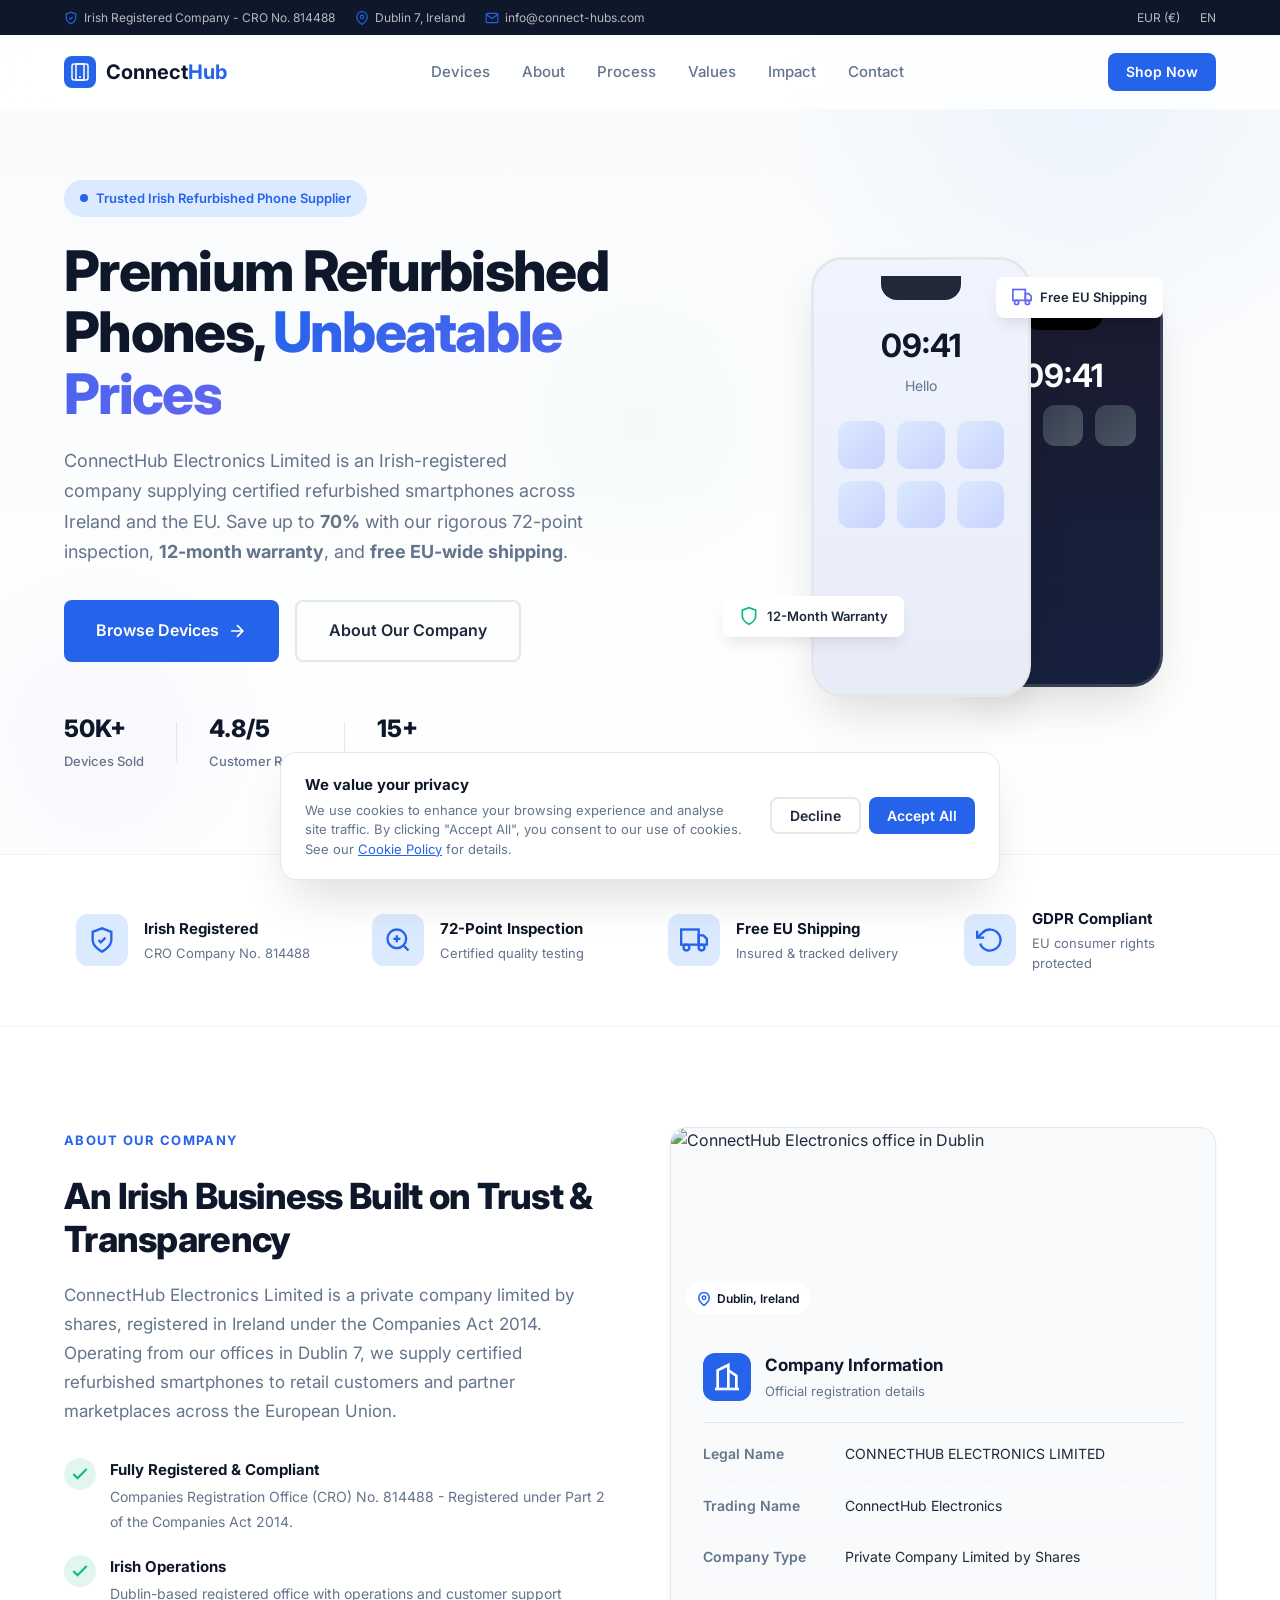
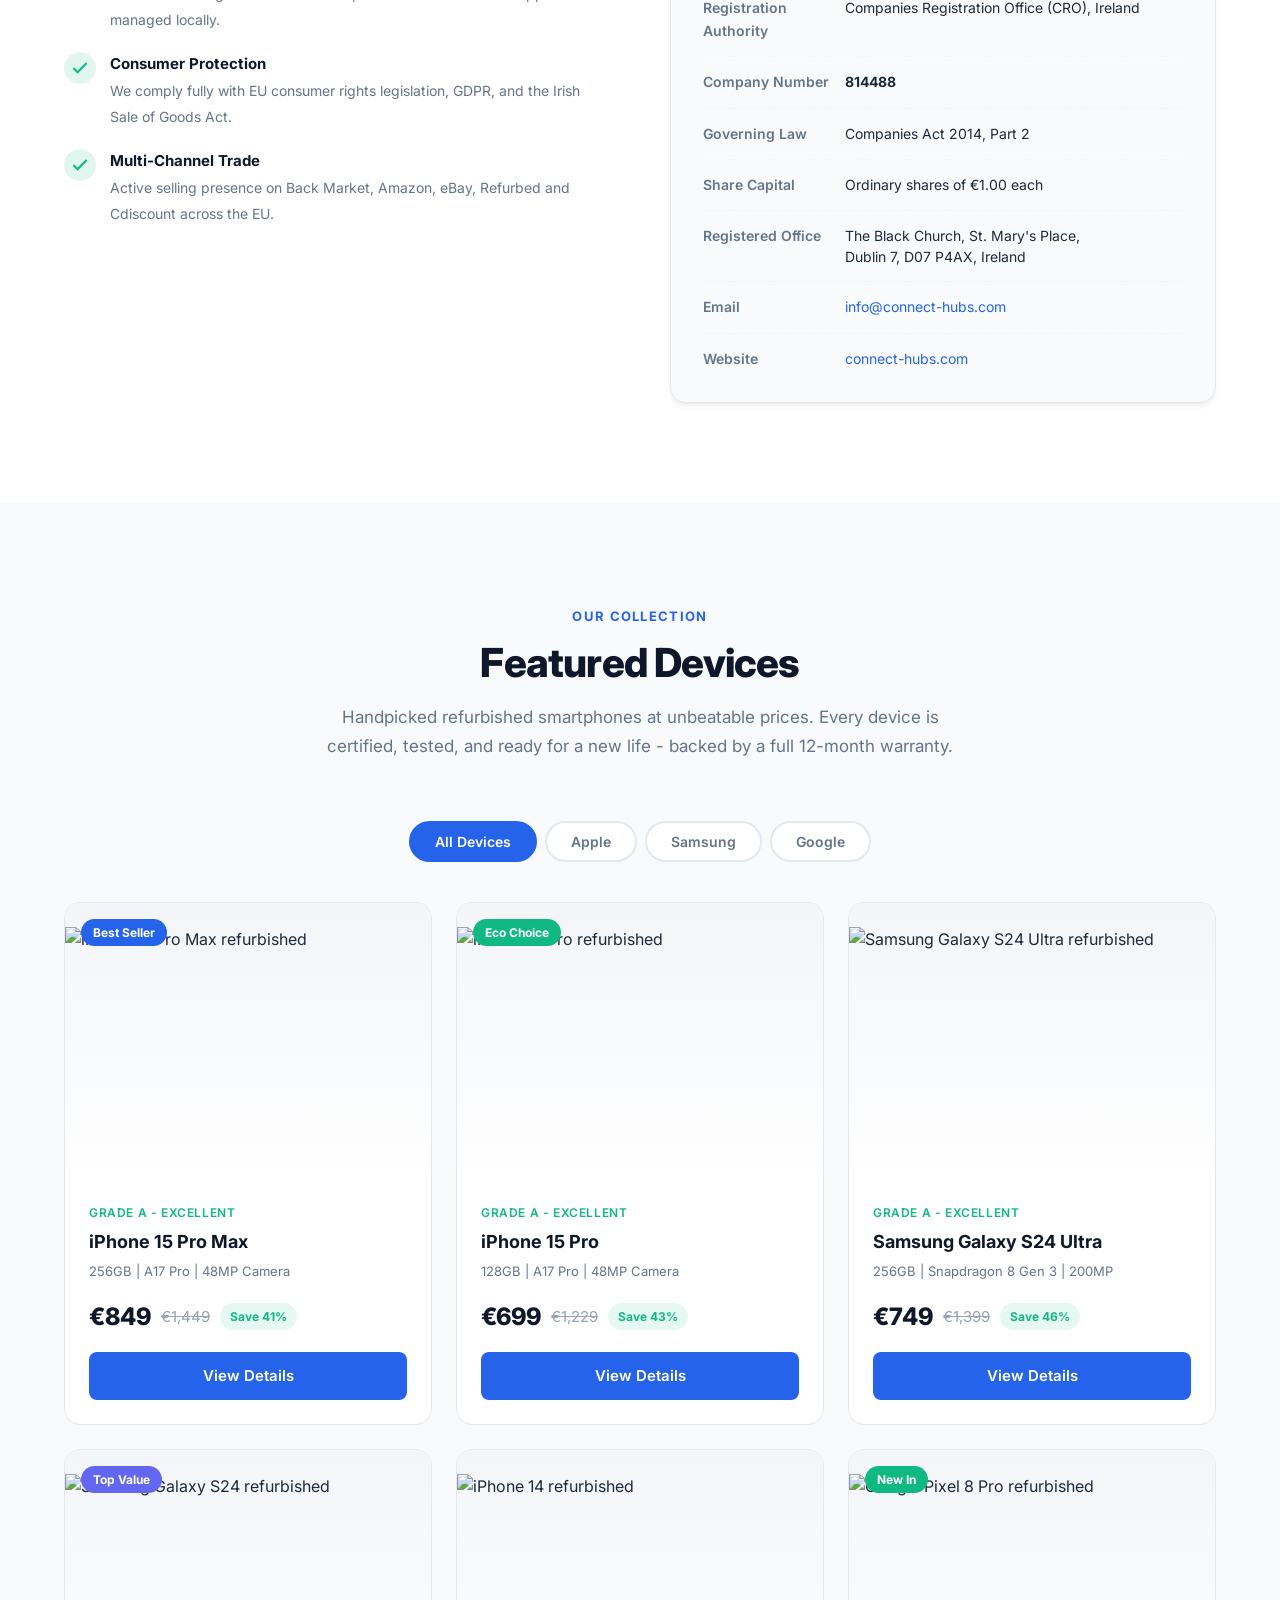
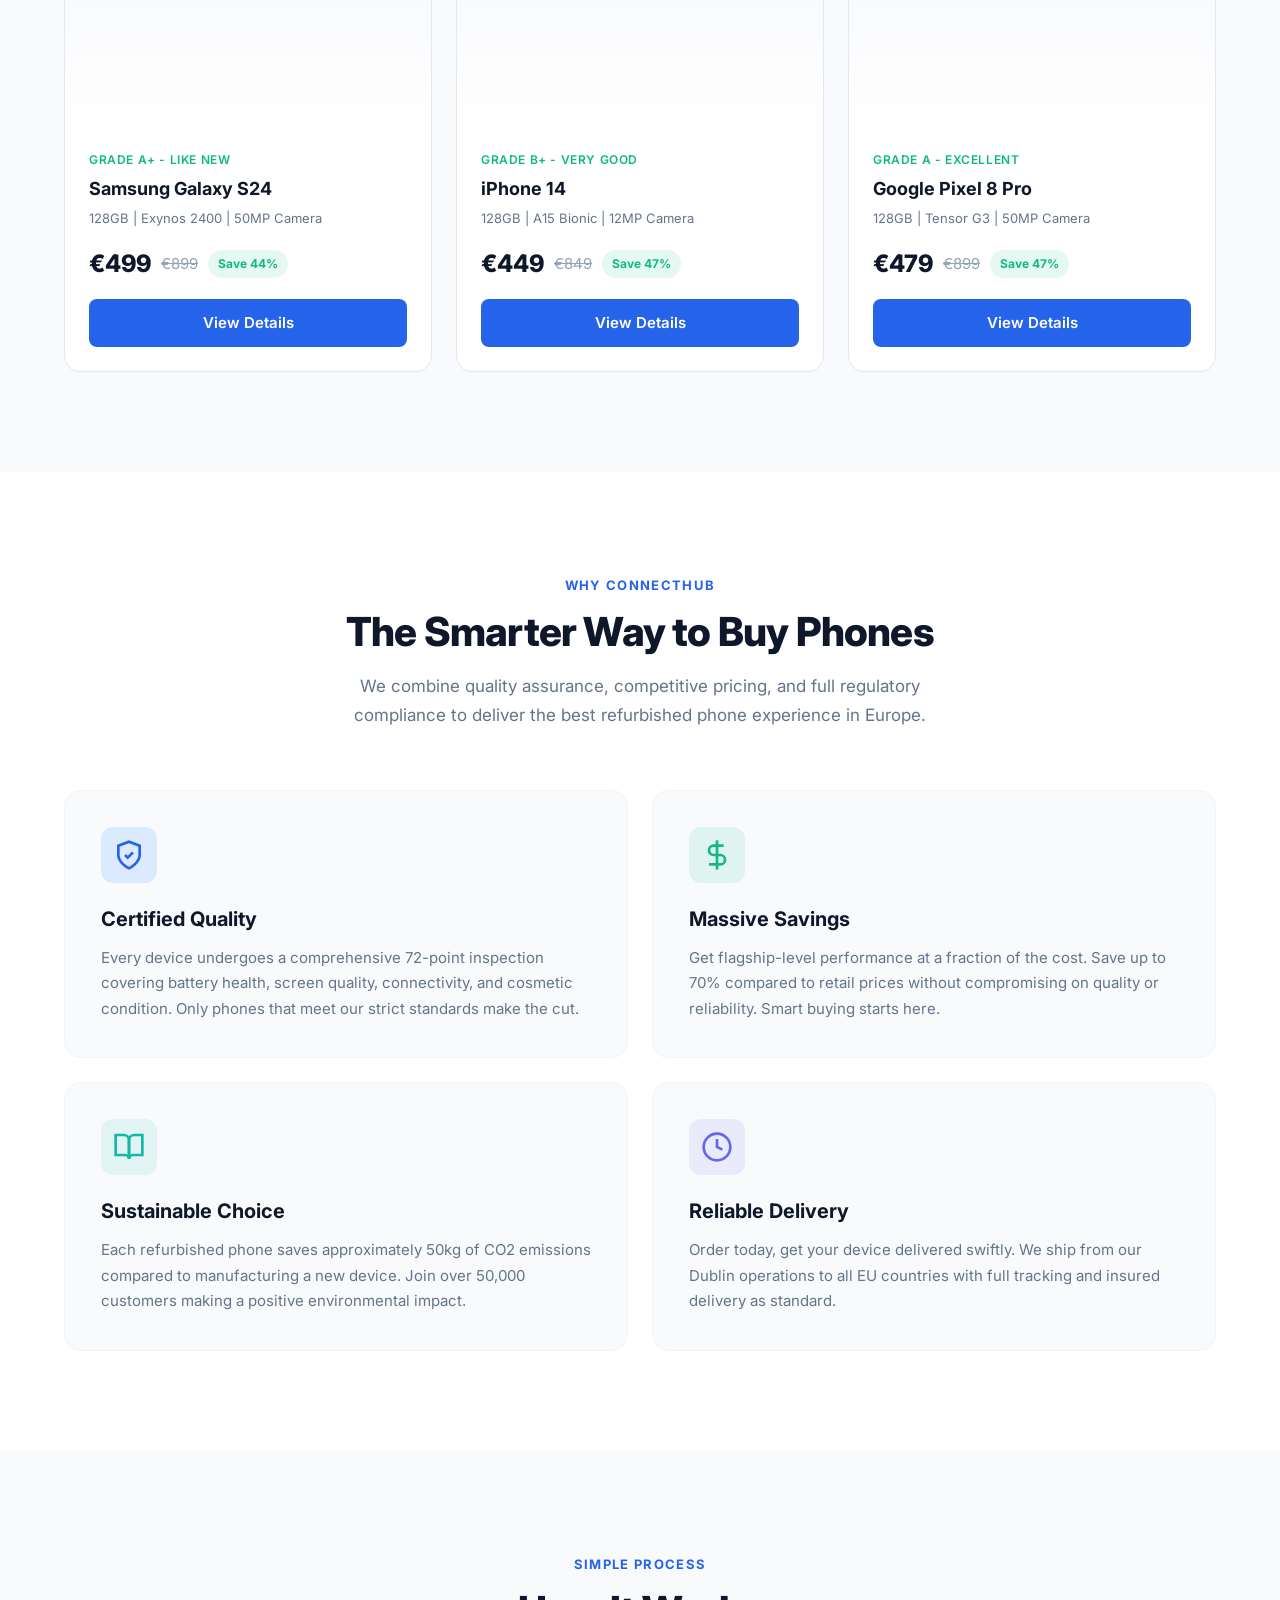
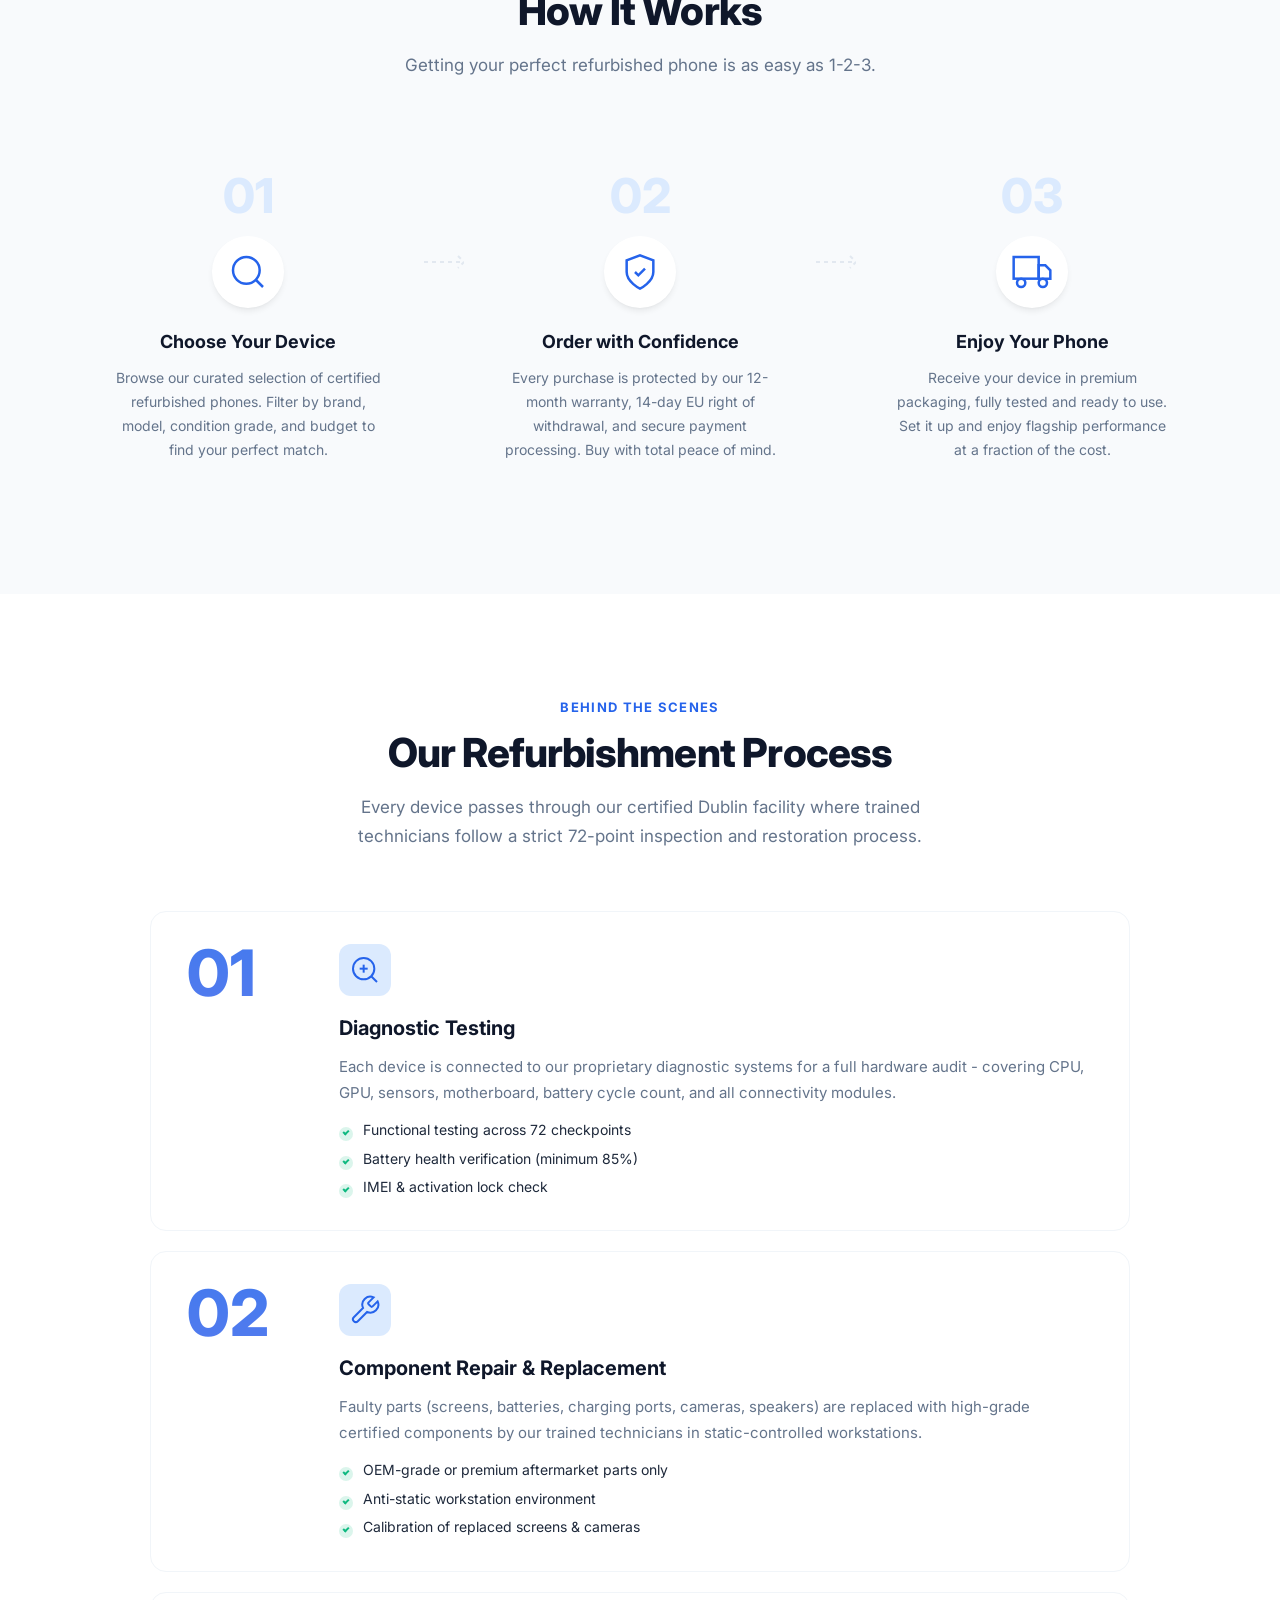
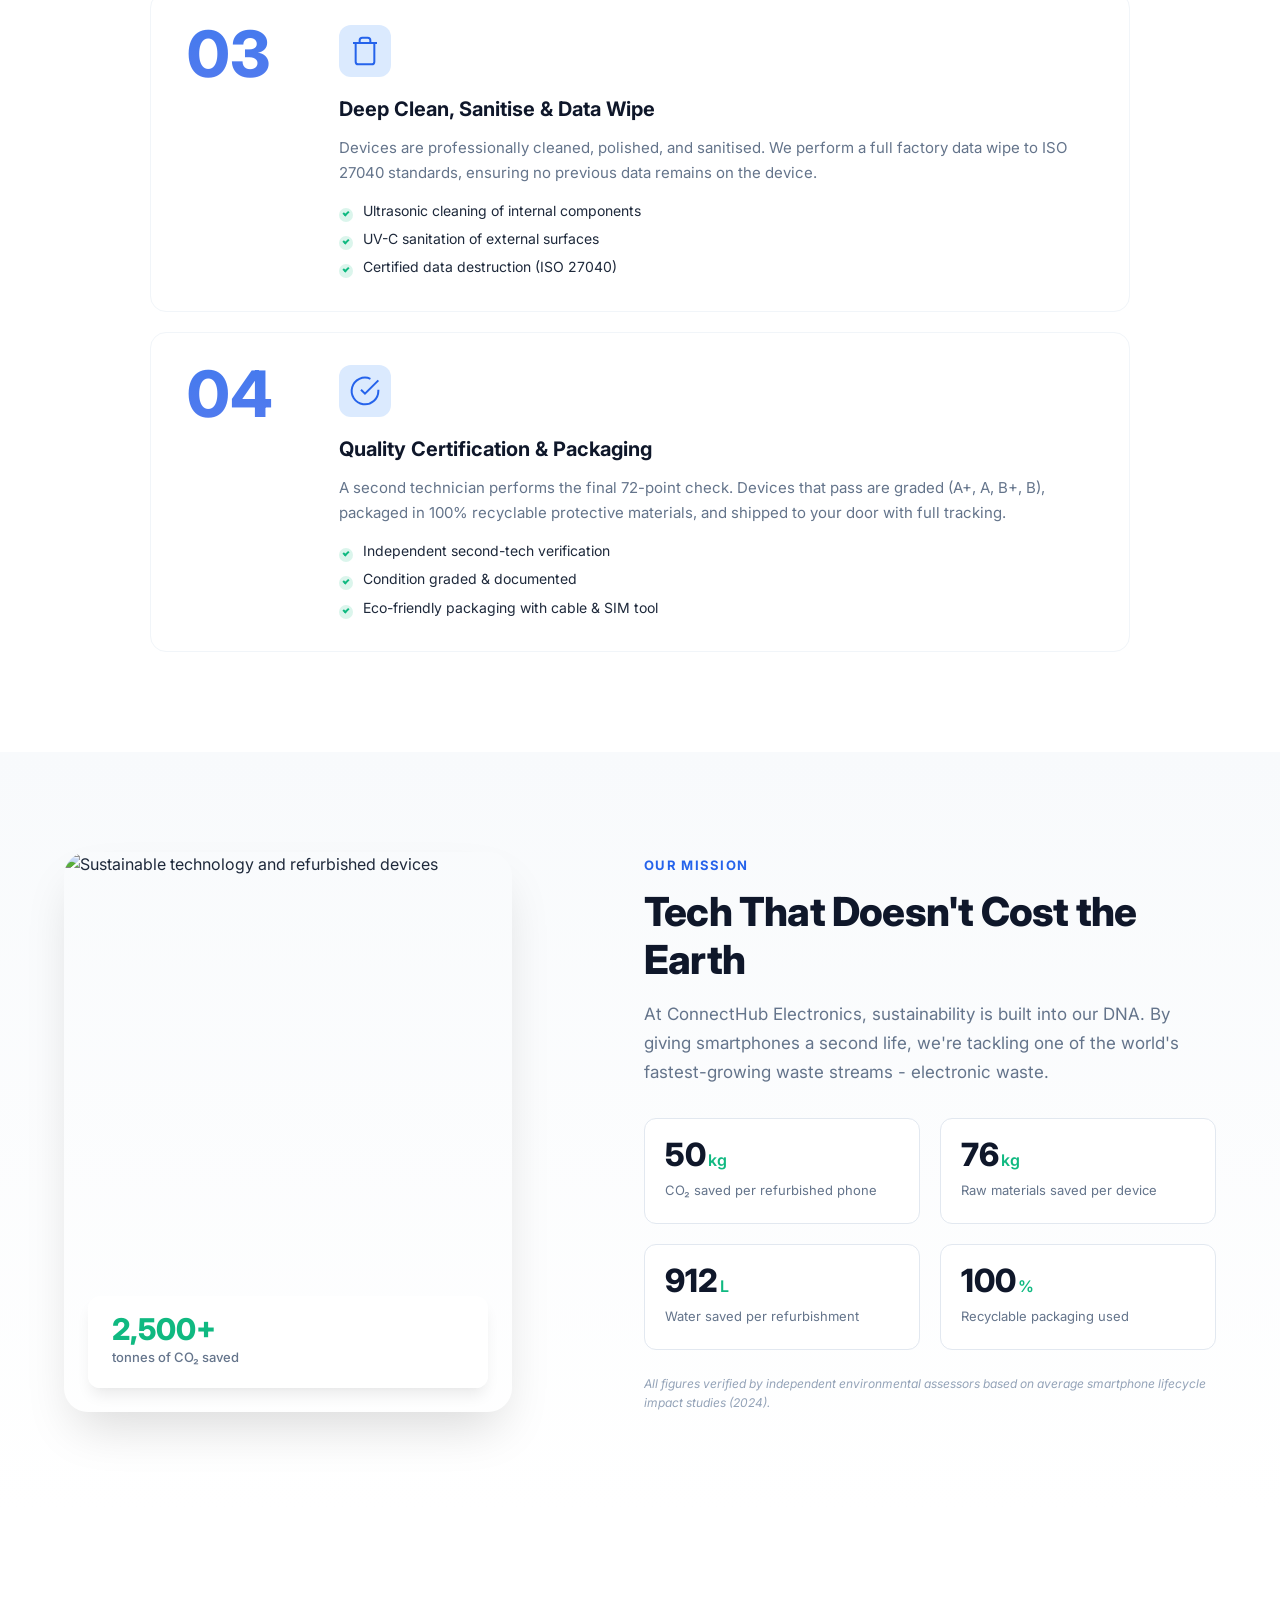
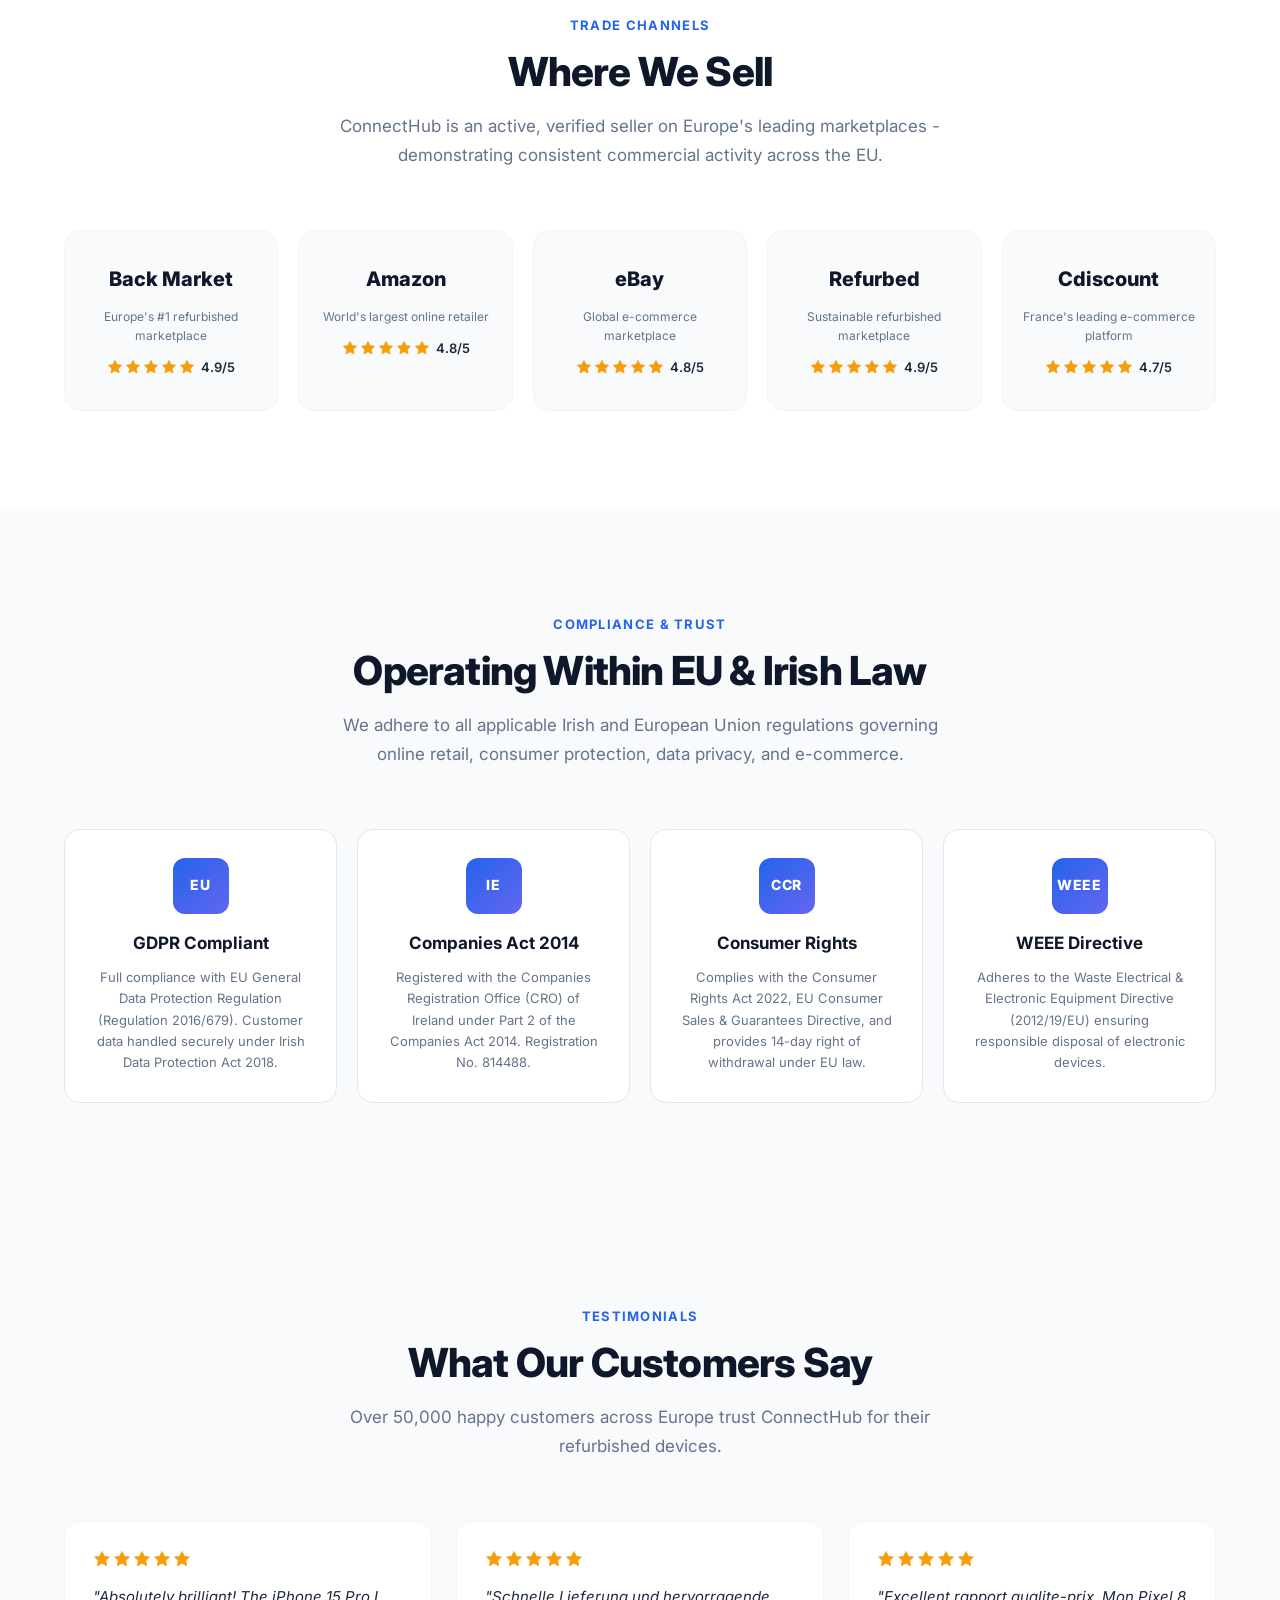
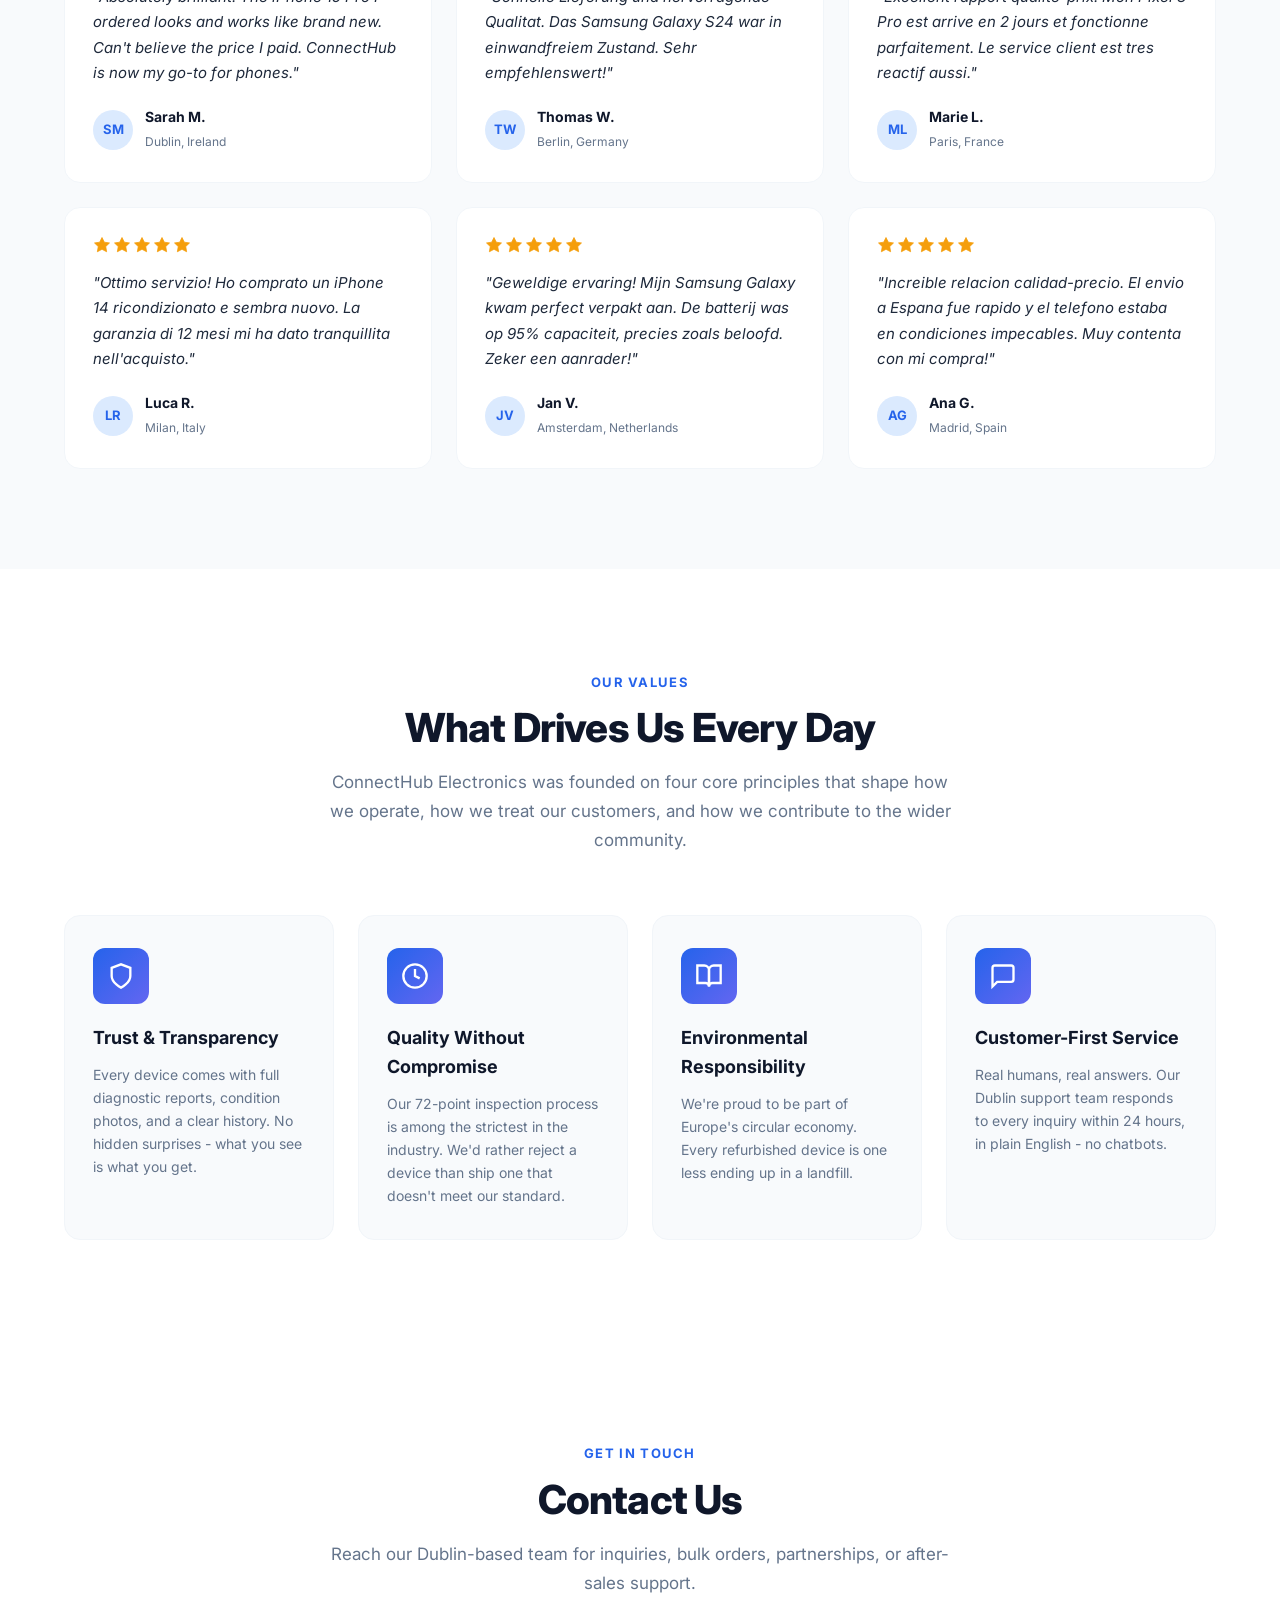
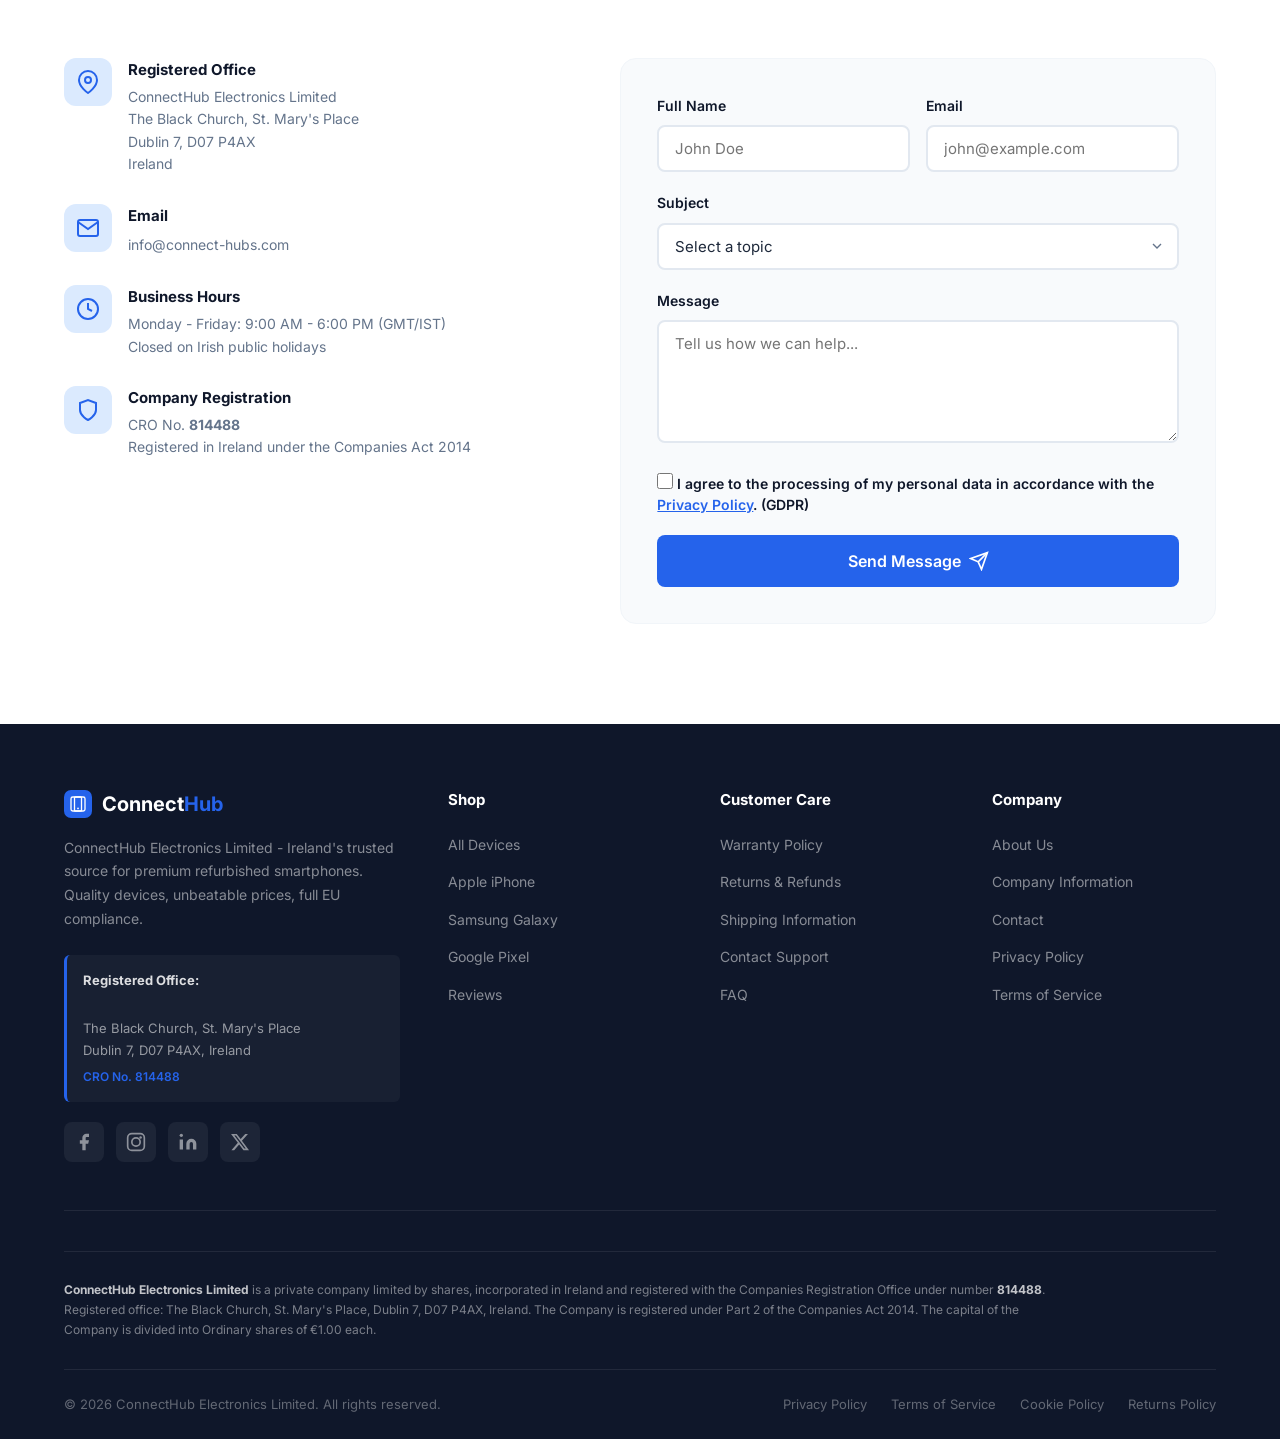
==== commit 96a491d2: "Initial commit: ConnectHub Electronics Limited website - Premium refurbished phones e-commerce site " ====
--- a/index.html
+++ b/index.html
@@ -320,7 +320,7 @@
 
                     <div class="about__company-card">
                         <div class="about__office-image">
-                            <img src="https://images.unsplash.com/photo-1518005020951-eccb494ad742?w=800&q=80&auto=format&fit=crop" alt="ConnectHub Electronics office in Dublin" loading="lazy">
+                            <img src="https://images.unsplash.com/photo-1497366216548-37526070297c?w=800&q=80&auto=format&fit=crop" alt="ConnectHub Electronics office in Dublin" loading="lazy">
                             <span class="about__office-tag">
                                 <svg width="14" height="14" viewBox="0 0 24 24" fill="none" stroke="currentColor" stroke-width="2.5"><path d="M21 10c0 7-9 13-9 13s-9-6-9-13a9 9 0 0 1 18 0z"/><circle cx="12" cy="10" r="3"/></svg>
                                 Dublin, Ireland
@@ -437,7 +437,7 @@
 
                     <div class="device-card" data-brand="samsung">
                         <div class="device-card__image">
-                            <img src="https://images.unsplash.com/photo-1610945265064-0e34e5519bbf?w=600&q=80&auto=format&fit=crop" alt="Samsung Galaxy S24 Ultra refurbished" loading="lazy">
+                            <img src="https://images.unsplash.com/photo-1610792516775-01de03eae630?w=600&q=80&auto=format&fit=crop" alt="Samsung Galaxy S24 Ultra refurbished" loading="lazy">
                         </div>
                         <div class="device-card__content">
                             <div class="device-card__grade">Grade A - Excellent</div>
@@ -490,7 +490,7 @@
                     <div class="device-card" data-brand="google">
                         <div class="device-card__badge device-card__badge--green">New In</div>
                         <div class="device-card__image">
-                            <img src="https://images.unsplash.com/photo-1574944985070-8f3ebc6b79d2?w=600&q=80&auto=format&fit=crop" alt="Google Pixel 8 Pro refurbished" loading="lazy">
+                            <img src="https://images.unsplash.com/photo-1632633728024-e1fd4bef561a?w=600&q=80&auto=format&fit=crop" alt="Google Pixel 8 Pro refurbished" loading="lazy">
                         </div>
                         <div class="device-card__content">
                             <div class="device-card__grade">Grade A - Excellent</div>
@@ -674,7 +674,7 @@
             <div class="container">
                 <div class="sustainability__grid">
                     <div class="sustainability__visual">
-                        <img src="https://images.unsplash.com/photo-1542601906990-b4d3fb778b09?w=900&q=80&auto=format&fit=crop" alt="Sustainable technology and refurbished devices" loading="lazy">
+                        <img src="https://images.unsplash.com/photo-1532012197267-da84d127e765?w=800&q=80&auto=format&fit=crop" alt="Sustainable technology and refurbished devices" loading="lazy">
                         <div class="sustainability__badge">
                             <strong>2,500+</strong>
                             <span>tonnes of CO&#8322; saved</span>
@@ -960,61 +960,6 @@
                         <h3>Customer-First Service</h3>
                         <p>Real humans, real answers. Our Dublin support team responds to every inquiry within 24 hours, in plain English - no chatbots.</p>
                     </div>
-                </div>
-            </div>
-        </section>
-
-        <!-- Blog / Insights -->
-        <section class="section blog" id="blog">
-            <div class="container">
-                <div class="section__header">
-                    <span class="section__tag">News &amp; Insights</span>
-                    <h2 class="section__title">From Our Blog</h2>
-                    <p class="section__subtitle">Industry insights, buying guides, and updates from the ConnectHub team.</p>
-                </div>
-                <div class="blog__grid">
-                    <article class="blog-card">
-                        <div class="blog-card__image">
-                            <img src="https://images.unsplash.com/photo-1511707171634-5f897ff02aa9?w=800&q=80&auto=format&fit=crop" alt="Refurbished phone buying guide" loading="lazy">
-                            <span class="blog-card__category">Buying Guide</span>
-                        </div>
-                        <div class="blog-card__body">
-                            <span class="blog-card__date">15 March 2026 - 5 min read</span>
-                            <h3>The Complete Guide to Buying a Refurbished Phone in 2026</h3>
-                            <p>What to look for, what to avoid, and why buying refurbished is one of the smartest purchases you can make this year.</p>
-                            <a href="#" class="blog-card__link">Read article
-                                <svg width="16" height="16" viewBox="0 0 24 24" fill="none" stroke="currentColor" stroke-width="2"><path d="M5 12h14M12 5l7 7-7 7"/></svg>
-                            </a>
-                        </div>
-                    </article>
-                    <article class="blog-card">
-                        <div class="blog-card__image">
-                            <img src="https://images.unsplash.com/photo-1532634922-8fe0b757fb13?w=800&q=80&auto=format&fit=crop" alt="E-waste sustainability in EU" loading="lazy">
-                            <span class="blog-card__category">Sustainability</span>
-                        </div>
-                        <div class="blog-card__body">
-                            <span class="blog-card__date">2 March 2026 - 7 min read</span>
-                            <h3>How Refurbishment Helps Tackle the EU's E-Waste Crisis</h3>
-                            <p>Europe generates over 4.6 million tonnes of e-waste each year. Here's how the refurbished phone industry is part of the solution.</p>
-                            <a href="#" class="blog-card__link">Read article
-                                <svg width="16" height="16" viewBox="0 0 24 24" fill="none" stroke="currentColor" stroke-width="2"><path d="M5 12h14M12 5l7 7-7 7"/></svg>
-                            </a>
-                        </div>
-                    </article>
-                    <article class="blog-card">
-                        <div class="blog-card__image">
-                            <img src="https://images.unsplash.com/photo-1556656793-08538906a9f8?w=800&q=80&auto=format&fit=crop" alt="Battery health on refurbished phones" loading="lazy">
-                            <span class="blog-card__category">Tech Tips</span>
-                        </div>
-                        <div class="blog-card__body">
-                            <span class="blog-card__date">21 February 2026 - 4 min read</span>
-                            <h3>Understanding Battery Health on Refurbished iPhones &amp; Galaxies</h3>
-                            <p>Why battery health matters, what numbers to look for, and how ConnectHub guarantees a minimum of 85% on every device.</p>
-                            <a href="#" class="blog-card__link">Read article
-                                <svg width="16" height="16" viewBox="0 0 24 24" fill="none" stroke="currentColor" stroke-width="2"><path d="M5 12h14M12 5l7 7-7 7"/></svg>
-                            </a>
-                        </div>
-                    </article>
                 </div>
             </div>
         </section>
--- a/css/style.css
+++ b/css/style.css
@@ -941,12 +941,14 @@
     overflow: hidden;
     aspect-ratio: 4/5;
     box-shadow: var(--shadow-xl);
+    max-height: 560px;
 }
 
 .sustainability__visual img {
     width: 100%;
     height: 100%;
     object-fit: cover;
+    object-position: center;
 }
 
 .sustainability__badge {
